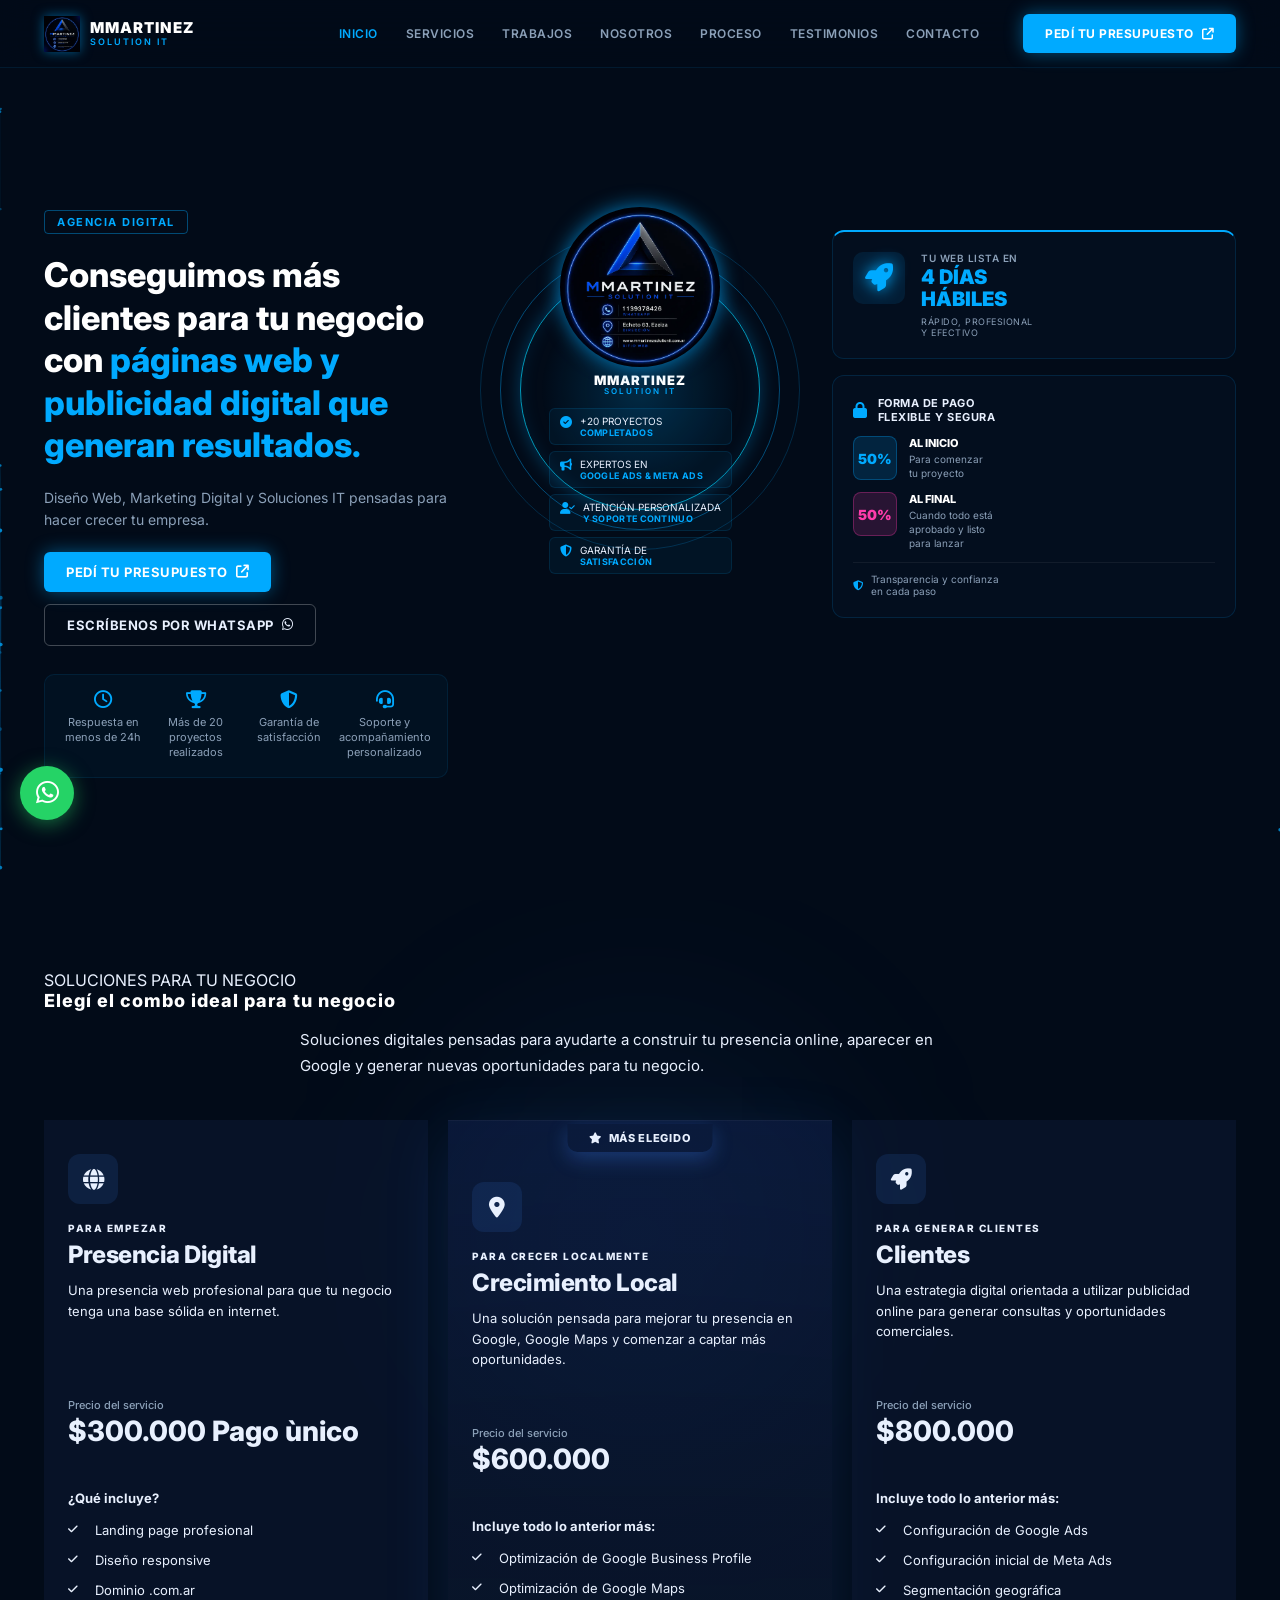
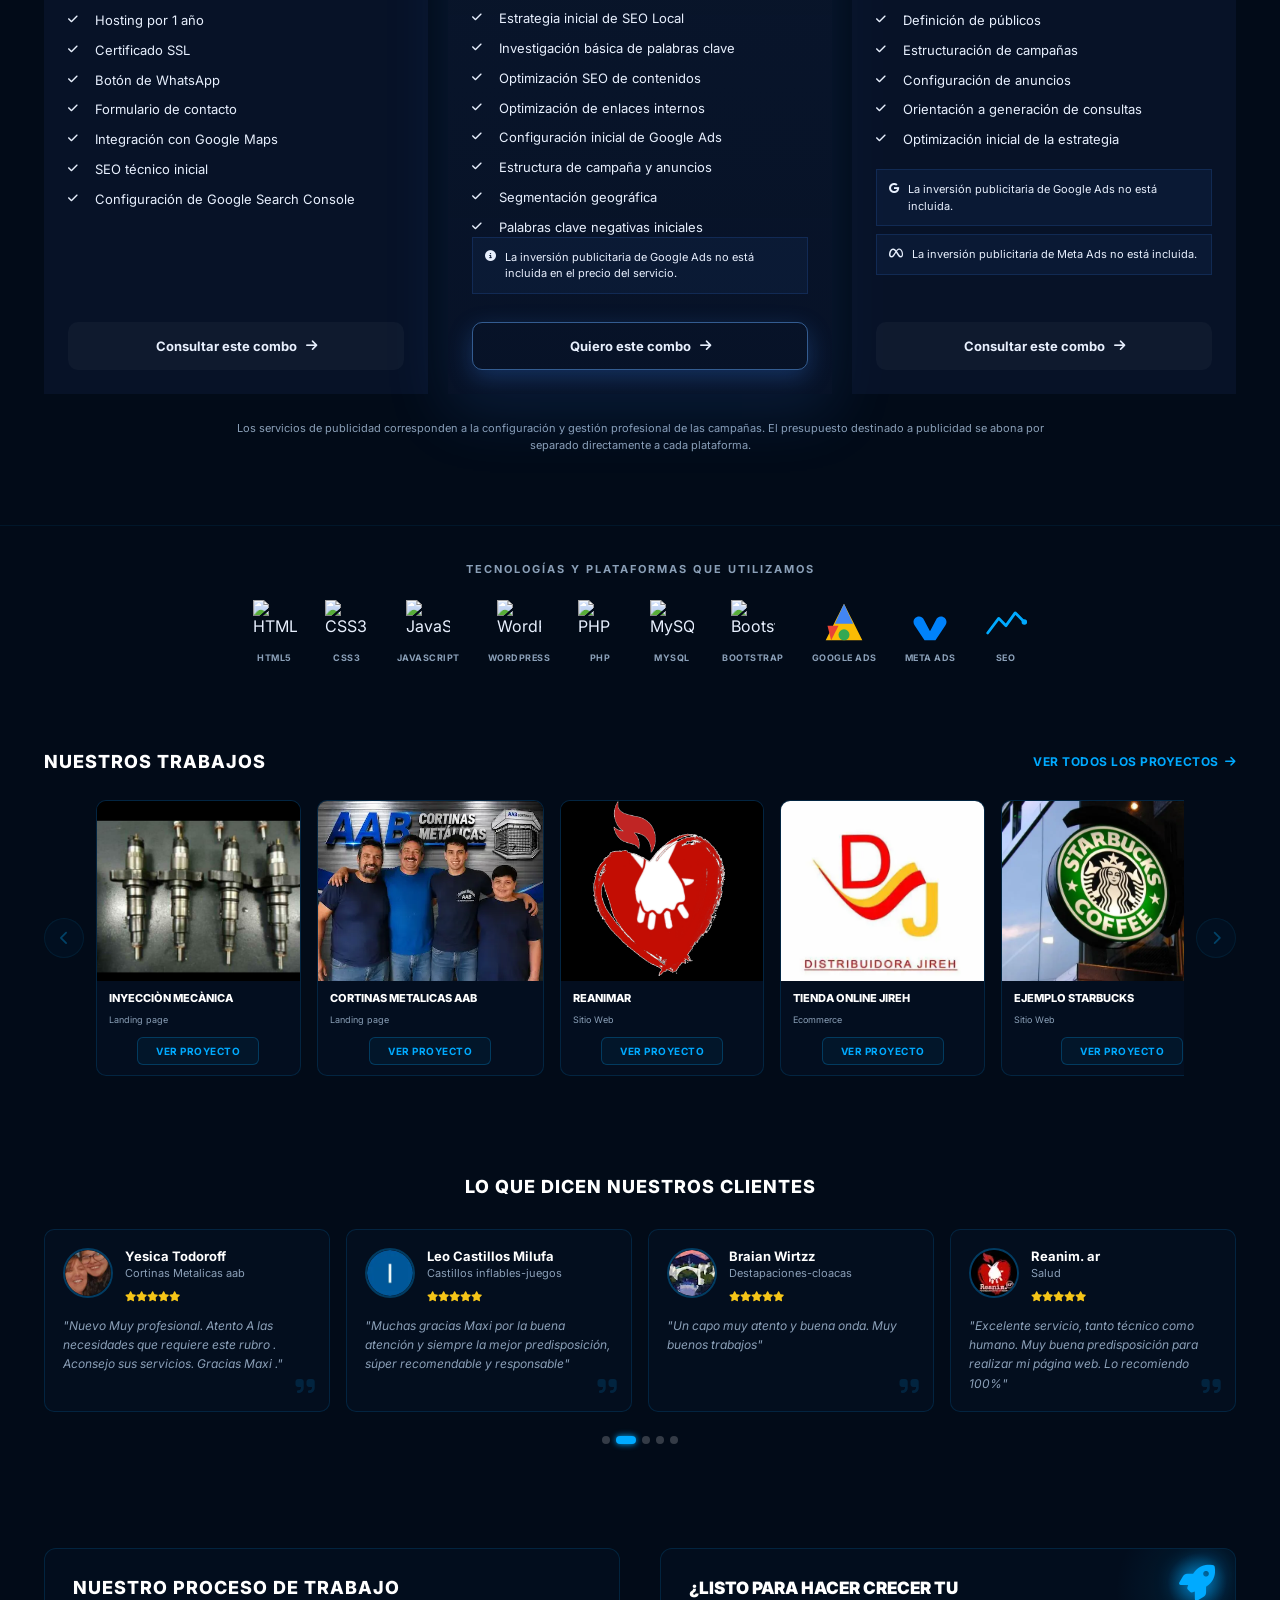
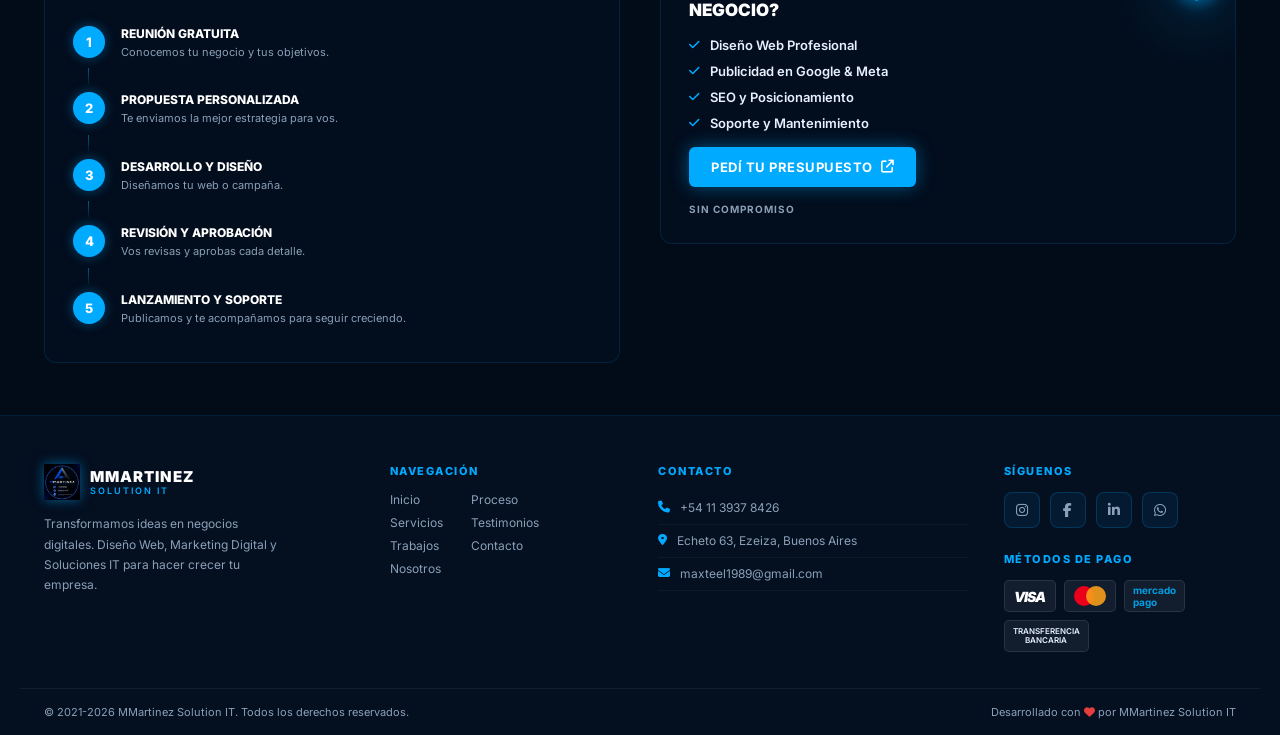
==== index.html @ f0bea021 "cambio de 50 a 20 proyectos" ====
<!DOCTYPE html>
<html lang="es-AR">
<head>
  <meta charset="UTF-8" />

  <meta name="viewport" content="width=device-width, initial-scale=1.0" />

  <!-- Google Tag Manager -->
<script>(function(w,d,s,l,i){w[l]=w[l]||[];w[l].push({'gtm.start':
  new Date().getTime(),event:'gtm.js'});var f=d.getElementsByTagName(s)[0],
  j=d.createElement(s),dl=l!='dataLayer'?'&l='+l:'';j.async=true;j.src=
  'https://www.googletagmanager.com/gtm.js?id='+i+dl;f.parentNode.insertBefore(j,f);
  })(window,document,'script','dataLayer','GTM-KM2GGG2H');</script>
  <!-- End Google Tag Manager -->
  <!-- Google tag (gtag.js) -->
<script async src="https://www.googletagmanager.com/gtag/js?id=G-RQHH9F9LD5"></script>
<script>
  window.dataLayer = window.dataLayer || [];
  function gtag(){dataLayer.push(arguments);}
  gtag('js', new Date());

  gtag('config', 'G-RQHH9F9LD5');
</script>
<!-- Google tag (gtag.js) -->
<script async src="https://www.googletagmanager.com/gtag/js?id=G-8DQ10DDX8F"></script>
<script>
  window.dataLayer = window.dataLayer || [];
  function gtag(){dataLayer.push(arguments);}
  gtag('js', new Date());

  gtag('config', 'G-8DQ10DDX8F');
</script>
  <title>Diseño de Páginas Web Profesionales en Ezeiza | SEO, Google Ads y Marketing Digital | MMartinez Solution IT</title>

  <meta name="description" content="Diseñamos páginas web profesionales, landing pages, tiendas online, posicionamiento SEO, Google Ads, Meta Ads y marketing digital para empresas y negocios de Ezeiza, Buenos Aires y toda Argentina.">

<meta name="author" content="MMartinez Solution IT">

<meta name="creator"content="MMartinez Solution IT">

<meta name="publisher"content="MMartinez Solution IT">

<meta property="business:contact_data:locality"content="Ezeiza">

<meta property="business:contact_data:region"content="Buenos Aires">

<meta property="business:contact_data:country_name"content="Argentina">

<meta name="googlebot" content="index,follow">

<meta name="application-name" content="MMartinez Solution IT">

<meta name="apple-mobile-web-app-title" content="MMartinez Solution IT">

<meta name="mobile-web-app-capable" content="yes">

<meta name="robots" content="index, follow, max-image-preview:large">

<meta name="referrer" content="strict-origin-when-cross-origin">

<meta name="geo.region" content="AR-B">

<meta name="geo.placename" content="Ezeiza">

<meta property="og:image:width" content="1200">

<meta property="og:image:height" content="630">

<meta property="og:image:type" content="image/webp">

<meta name="geo.position" content="-34.8537;-58.5233">


<meta name="keywords" content="diseño web ezeiza,diseño paginas web,ezeiza,seo ezeiza,google ads ezeiza,landing page,argentina,marketing digital">

<meta property="og:type" content="website">

<meta property="og:title" content="Diseño Web Profesional en Ezeiza | MMartinez Solution IT">

<meta property="og:description" content="Creamos páginas web modernas, SEO, Google Ads y Marketing Digital para hacer crecer tu negocio.">

<meta property="og:image" content="https://www.mmartinezsolutionit.com.ar/img-principal/og-image.webp">

<meta property="og:url" content="https://www.mmartinezsolutionit.com.ar/">

<meta property="og:locale" content="es_AR">

<meta property="og:site_name" content="MMartinez Solution IT">

<meta name="twitter:card" content="summary_large_image">

<meta name="twitter:title" content="Diseño Web Profesional en Ezeiza">

<meta name="twitter:description" content="Creamos páginas web, SEO y campañas de Google Ads para empresas.">

<meta name="twitter:image" content="https://www.mmartinezsolutionit.com.ar/img-principal/og-image.webp">

<meta name="theme-color" content="#0B1120">

<link rel="canonical" href="https://www.mmartinezsolutionit.com.ar/">
<link rel="alternate" hreflang="es-ar" href="https://www.mmartinezsolutionit.com.ar/">
  <link rel="shortcut icon" href="./img-principal/logo-web.webp" type="image/x-icon">
  <link
  rel="preload"
  as="image"
  href="./img-principal/hero.webp">
  <link rel="icon" href="/favicon-32x32.png" sizes="32x32">
  <link rel="icon" href="/favicon-192x192.png" sizes="192x192">
  <link rel="preconnect" href="https://fonts.googleapis.com" />
  <link rel="preconnect" href="https://fonts.gstatic.com" crossorigin />
  <link href="https://fonts.googleapis.com/css2?family=Inter:wght@300;400;500;600;700;800;900&display=swap" rel="stylesheet" />
  <link rel="stylesheet" href="https://cdnjs.cloudflare.com/ajax/libs/font-awesome/6.5.0/css/all.min.css" />
  <link rel="stylesheet" href="style.css" />

  <script type="application/ld+json">
    {
      "@context": "https://schema.org", 
      "@type": ["ProfessionalService", "LocalBusiness"],
      "name": "MMartinez Solution IT",
      "description": "Diseño de páginas web profesionales, campañas publicitarias google ads, meta ads, publicidad por internet",
      "url": "https://www.mmartinezsolutionit.com.ar/",
      "logo": "https://www.mmartinezsolutionit.com.ar/img-principal/logo-web.webp",
      "image": "https://www.mmartinezsolutionit.com.ar/img-principal/logo-web.webp",
      "telephone": "+5491139378426",
      "email": "maxteel1989@gmail.com",
      "openingHoursSpecification": [
        {
          "@type": "OpeningHoursSpecification",
          "dayOfWeek": [
            "Monday",
            "Tuesday",
            "Wednesday",
            "Thursday",
            "Friday"
          ],
          "opens": "09:00",
          "closes": "18:00"
        }
      ],
      "priceRange": "$$",
      "serviceType": [
        "Diseño Web",
        "Landing Pages",
        "Tiendas Online",
        "SEO",
        "Google Ads",
        "Meta Ads",
        "Marketing Digital"
      ],
      "address": {
        "@type": "PostalAddress",
        "streetAddress": "Echeto 63",
        "addressLocality": "Ezeiza",
        "addressRegion": "Buenos Aires",
        "postalCode": "1804",
        "addressCountry": "AR"
      },
      "geo": {
        "@type": "GeoCoordinates",
        "latitude": "-34.8537",
        "longitude": "-58.5233"
      },
      "areaServed": [
        "Ezeiza",
        "Canning",
        "Monte Grande",
        "Tristán Suárez",
        "Buenos Aires",
        "Argentina"
      ],
      "sameAs": [
        "https://www.facebook.com/paginaswebmmartinez",
        "https://www.linkedin.com/in/maximiliano-gabriel-martinez-54988a60/"
      ]
    }
    </script>
    
    <script type="application/ld+json">
    {
      "@context": "https://schema.org",
      "@type": "WebSite",
      "name": "MMartinez Solution IT",
      "url": "https://www.mmartinezsolutionit.com.ar/",
      "inLanguage": "es-AR",
      "publisher": {
        "@type": "Organization",
        "name": "MMartinez Solution IT"
      }
    }
    </script>
    <script type="application/ld+json">
      {
       "@context":"https://schema.org",
       "@type":"Organization",
       "name":"MMartinez Solution IT",
       "url":"https://www.mmartinezsolutionit.com.ar/",
       "logo":"https://www.mmartinezsolutionit.com.ar/img-principal/logo-web.webp",
       "sameAs":[
         "https://www.facebook.com/paginaswebmmartinez",
         "https://www.linkedin.com/in/maximiliano-gabriel-martinez-54988a60/"
       ]
      }
      </script>
      
      <script type="application/ld+json">
      {
       "@context":"https://schema.org",
       "@type":"BreadcrumbList",
       "itemListElement":[
       {
       "@type":"ListItem",
       "position":1,
       "name":"Inicio",
       "item":"https://www.mmartinezsolutionit.com.ar/"
       }
       ]
      }
      </script>

      <!-- Google tag (gtag.js) -->
<script async src="https://www.googletagmanager.com/gtag/js?id=G-RQHH9F9LD5"></script>
<script>
  window.dataLayer = window.dataLayer || [];
  function gtag(){dataLayer.push(arguments);}
  gtag('js', new Date());

  gtag('config', 'G-RQHH9F9LD5');
</script>
     
    <!-- Meta Pixel Code -->
<script>
  !function(f,b,e,v,n,t,s)
  {if(f.fbq)return;n=f.fbq=function(){n.callMethod?
  n.callMethod.apply(n,arguments):n.queue.push(arguments)};
  if(!f._fbq)f._fbq=n;n.push=n;n.loaded=!0;n.version='2.0';
  n.queue=[];t=b.createElement(e);t.async=!0;
  t.src=v;s=b.getElementsByTagName(e)[0];
  s.parentNode.insertBefore(t,s)}(window, document,'script',
  'https://connect.facebook.net/en_US/fbevents.js');
  fbq('init', '1766624681682159');
  fbq('track', 'PageView');
  </script>
  <noscript><img height="1" width="1" style="display:none"
  src="https://www.facebook.com/tr?id=1766624681682159&ev=PageView&noscript=1"
  /></noscript>
  <!-- End Meta Pixel Code -->
</head>
<body>
  <!-- Google Tag Manager (noscript) -->
<noscript><iframe src="https://www.googletagmanager.com/ns.html?id=GTM-KM2GGG2H"
  height="0" width="0" style="display:none;visibility:hidden"></iframe></noscript>
  <!-- End Google Tag Manager (noscript) -->
  <canvas id="particles-canvas"></canvas>

  <!-- HEADER -->
  <header class="header" id="header">
    <div class="container header-inner">
      <a href="#inicio" class="logo">
        <div class="logo-icon">
          <img src="./img-principal/logo-web.webp" width="36" height="36" alt="MMartinez Logo" />
        </div>
        <div class="logo-text">
          <span class="logo-name">MMARTINEZ</span>
          <span class="logo-sub">SOLUTION IT</span>
        </div>
      </a>
      <nav class="nav-desktop">
        <a href="#inicio" class="nav-link active">INICIO</a>
        <a href="#servicios" class="nav-link">SERVICIOS</a>
        <a href="#trabajos" class="nav-link">TRABAJOS</a>
        <a href="#nosotros" class="nav-link">NOSOTROS</a>
        <a href="#proceso" class="nav-link">PROCESO</a>
        <a href="#testimonios" class="nav-link">TESTIMONIOS</a>
        <a href="#contacto" class="nav-link">CONTACTO</a>
      </nav>
      <a href="https://wa.me/5491139378426" class="btn btn-primary header-cta">PEDÍ TU PRESUPUESTO <i class="fa-solid fa-arrow-up-right-from-square"></i></a>
      <button class="hamburger" id="hamburger" aria-label="Abrir menú principal">
        <i class="fa-solid fa-bars"></i>
      </button>
    </div>
    <div class="mobile-menu" id="mobile-menu">
      <a href="#inicio" class="mobile-nav-link">INICIO</a>
      <a href="#servicios" class="mobile-nav-link">SERVICIOS</a>
      <a href="#trabajos" class="mobile-nav-link">TRABAJOS</a>
      <a href="#nosotros" class="mobile-nav-link">NOSOTROS</a>
      <a href="#proceso" class="mobile-nav-link">PROCESO</a>
      <a href="#testimonios" class="mobile-nav-link">TESTIMONIOS</a>
      <a href="#contacto" class="mobile-nav-link">CONTACTO</a>
      <a href="https://wa.me/5491139378426" class="btn btn-primary">PEDÍ TU PRESUPUESTO</a>
    </div>
  </header>

  <!-- HERO -->
  <section class="hero" id="inicio">
    <div class="container hero-grid">
      <!-- LEFT -->
      <div class="hero-left" data-aos="fade-right">
        <span class="badge">AGENCIA DIGITAL</span>
        <h1 class="hero-title">
          Conseguimos más clientes para tu negocio con
          <span class="highlight"> páginas web y publicidad digital que generan resultados.</span>
        </h1>
        <p class="hero-sub">Diseño Web, Marketing Digital y Soluciones IT pensadas para hacer crecer tu empresa.</p>
        <div class="hero-buttons">
          <a href="https://wa.me/5491139378426" class="btn btn-primary">PEDÍ TU PRESUPUESTO <i class="fa-solid fa-arrow-up-right-from-square"></i></a>
          <a href="https://wa.me/5491139378426" class="btn btn-outline" target="_blank" rel="noopener">
            ESCRÍBENOS POR WHATSAPP <i class="fa-brands fa-whatsapp"></i>
          </a>
        </div>
        <div class="hero-stats-row">
          <div class="stat-item">
            <i class="fa-regular fa-clock stat-icon"></i>
            <span>Respuesta en<br/>menos de 24h</span>
          </div>
          <div class="stat-item">
            <i class="fa-solid fa-trophy stat-icon"></i>
            <span>Más de 20<br/>proyectos realizados</span>
          </div>
          <div class="stat-item">
            <i class="fa-solid fa-shield-halved stat-icon"></i>
            <span>Garantía de<br/>satisfacción</span>
          </div>
          <div class="stat-item">
            <i class="fa-solid fa-headset stat-icon"></i>
            <span>Soporte y acompañamiento<br/>personalizado</span>
          </div>
        </div>
      </div>

      <!-- CENTER ORB -->
      <div class="hero-center" data-aos="fade-up">
        <div class="orb-wrapper">
          <div class="orb-ring orb-ring-outer"></div>
          <div class="orb-ring orb-ring-mid"></div>
          <div class="orb-ring orb-ring-inner"></div>
          <div class="orb-glow"></div>
          <div class="orb-content">
            <div class="orb-logo">
              <img src="./img-principal/logo-web.webp" width="160" height="160" alt="MMartinez Logo" class="orb-logo-img" />
              <div class="orb-brand">
                <span class="orb-brand-name">MMARTINEZ</span>
                <span class="orb-brand-sub">SOLUTION IT</span>
              </div>
            </div>
            <div class="orb-features">
              <div class="orb-feat"><i class="fa-solid fa-circle-check"></i><span>+20 PROYECTOS<br/><small>COMPLETADOS</small></span></div>
              <div class="orb-feat"><i class="fa-solid fa-bullhorn"></i><span>EXPERTOS EN<br/><small>GOOGLE ADS &amp; META ADS</small></span></div>
              <div class="orb-feat"><i class="fa-solid fa-user-check"></i><span>ATENCIÓN PERSONALIZADA<br/><small>Y SOPORTE CONTINUO</small></span></div>
              <div class="orb-feat"><i class="fa-solid fa-shield-halved"></i><span>GARANTÍA DE<br/><small>SATISFACCIÓN</small></span></div>
            </div>
          </div>
        </div>
      </div>

      <!-- RIGHT -->
      <div class="hero-right" data-aos="fade-left">
        <div class="hero-card card-days">
          <div class="card-icon-wrap">
            <i class="fa-solid fa-rocket card-icon-rocket"></i>
          </div>
          <div class="card-text">
            <span class="card-label">TU WEB LISTA EN</span>
            <span class="card-days-num">4 DÍAS<br/>HÁBILES</span>
            <span class="card-tagline">RÁPIDO, PROFESIONAL<br/>Y EFECTIVO</span>
          </div>
        </div>
        <div class="hero-card card-payment">
          <div class="card-payment-header">
            <i class="fa-solid fa-lock"></i>
            <span>FORMA DE PAGO<br/>FLEXIBLE Y SEGURA</span>
          </div>
          <div class="payment-row">
            <div class="payment-badge badge-blue">50%</div>
            <div class="payment-info">
              <strong>AL INICIO</strong>
              <span>Para comenzar<br/>tu proyecto</span>
            </div>
          </div>
          <div class="payment-row">
            <div class="payment-badge badge-pink">50%</div>
            <div class="payment-info">
              <strong>AL FINAL</strong>
              <span>Cuando todo está<br/>aprobado y listo<br/>para lanzar</span>
            </div>
          </div>
          <div class="payment-footer">
            <i class="fa-solid fa-shield-halved"></i>
            <span>Transparencia y confianza<br/>en cada paso</span>
          </div>
        </div>
      </div>
    </div>
  </section>

  <!-- ===== COMBOS / SOLUCIONES ===== -->
  <section class="pricing-section" id="combos" aria-labelledby="combos-title">
    <div class="container">

      <div class="section-head">
        <span class="section-eyebrow">SOLUCIONES PARA TU NEGOCIO</span>

        <h2 class="section-title" id="combos-title">
          Elegí el <span class="text-gradient">combo ideal</span> para tu negocio
        </h2>

        <p class="pricing-section__intro">
          Soluciones digitales pensadas para ayudarte a construir tu presencia online,
          aparecer en Google y generar nuevas oportunidades para tu negocio.
        </p>
      </div>

      <div class="pricing-section__grid">

        <!-- ===== COMBO 1 ===== -->
        <article class="pricing-card">

          <div class="pricing-card__header">
            <div class="pricing-card__icon" aria-hidden="true">
              <i class="fa-solid fa-globe"></i>
            </div>

            <span class="pricing-card__eyebrow">
              PARA EMPEZAR
            </span>

            <h3 class="pricing-card__title">
              Presencia Digital
            </h3>

            <p class="pricing-card__description">
              Una presencia web profesional para que tu negocio tenga una base
              sólida en internet.
            </p>
          </div>

          <div class="pricing-card__price">
            <span class="pricing-card__price-label">
              Precio del servicio
            </span>

            <span class="pricing-card__price-value">
              $300.000 Pago ùnico
            </span>
          </div>

          <div class="pricing-card__body">

            <h4 class="pricing-card__features-title">
              ¿Qué incluye?
            </h4>

            <ul class="pricing-card__features">
              <li>
                <i class="fa-solid fa-check" aria-hidden="true"></i>
                Landing page profesional
              </li>

              <li>
                <i class="fa-solid fa-check" aria-hidden="true"></i>
                Diseño responsive
              </li>

              <li>
                <i class="fa-solid fa-check" aria-hidden="true"></i>
                Dominio .com.ar
              </li>

              <li>
                <i class="fa-solid fa-check" aria-hidden="true"></i>
                Hosting por 1 año
              </li>

              <li>
                <i class="fa-solid fa-check" aria-hidden="true"></i>
                Certificado SSL
              </li>

              <li>
                <i class="fa-solid fa-check" aria-hidden="true"></i>
                Botón de WhatsApp
              </li>

              <li>
                <i class="fa-solid fa-check" aria-hidden="true"></i>
                Formulario de contacto
              </li>

              <li>
                <i class="fa-solid fa-check" aria-hidden="true"></i>
                Integración con Google Maps
              </li>

              <li>
                <i class="fa-solid fa-check" aria-hidden="true"></i>
                SEO técnico inicial
              </li>

              <li>
                <i class="fa-solid fa-check" aria-hidden="true"></i>
                Configuración de Google Search Console
              </li>
            </ul>

          </div>

          <div class="pricing-card__footer">
            <a
              href="https://wa.me/5491139378426"
              target="_blank"
              rel="noopener"
              class="pricing-card__button pricing-card__button--outline"
              aria-label="Consultar por el Combo Presencia Digital"
            >
              Consultar este combo
              <i class="fa-solid fa-arrow-right" aria-hidden="true"></i>
            </a>
          </div>

        </article>


        <!-- ===== COMBO 2 - MÁS ELEGIDO ===== -->
        <article class="pricing-card pricing-card--featured">

          <div class="pricing-card__popular">
            <i class="fa-solid fa-star" aria-hidden="true"></i>
            Más elegido
          </div>

          <div class="pricing-card__header">
            <div class="pricing-card__icon" aria-hidden="true">
              <i class="fa-solid fa-location-dot"></i>
            </div>

            <span class="pricing-card__eyebrow">
              PARA CRECER LOCALMENTE
            </span>

            <h3 class="pricing-card__title">
              Crecimiento Local
            </h3>

            <p class="pricing-card__description">
              Una solución pensada para mejorar tu presencia en Google,
              Google Maps y comenzar a captar más oportunidades.
            </p>
          </div>

          <div class="pricing-card__price">
            <span class="pricing-card__price-label">
              Precio del servicio
            </span>

            <span class="pricing-card__price-value">
              $600.000
            </span>
          </div>

          <div class="pricing-card__body">

            <h4 class="pricing-card__features-title">
              Incluye todo lo anterior más:
            </h4>

            <ul class="pricing-card__features">
              <li>
                <i class="fa-solid fa-check" aria-hidden="true"></i>
                Optimización de Google Business Profile
              </li>

              <li>
                <i class="fa-solid fa-check" aria-hidden="true"></i>
                Optimización de Google Maps
              </li>

              <li>
                <i class="fa-solid fa-check" aria-hidden="true"></i>
                Estrategia inicial de SEO Local
              </li>

              <li>
                <i class="fa-solid fa-check" aria-hidden="true"></i>
                Investigación básica de palabras clave
              </li>

              <li>
                <i class="fa-solid fa-check" aria-hidden="true"></i>
                Optimización SEO de contenidos
              </li>

              <li>
                <i class="fa-solid fa-check" aria-hidden="true"></i>
                Optimización de enlaces internos
              </li>

              <li>
                <i class="fa-solid fa-check" aria-hidden="true"></i>
                Configuración inicial de Google Ads
              </li>

              <li>
                <i class="fa-solid fa-check" aria-hidden="true"></i>
                Estructura de campaña y anuncios
              </li>

              <li>
                <i class="fa-solid fa-check" aria-hidden="true"></i>
                Segmentación geográfica
              </li>

              <li>
                <i class="fa-solid fa-check" aria-hidden="true"></i>
                Palabras clave negativas iniciales
              </li>
            </ul>

            <p class="pricing-card__notice">
              <i class="fa-solid fa-circle-info" aria-hidden="true"></i>
              La inversión publicitaria de Google Ads no está incluida
              en el precio del servicio.
            </p>

          </div>

          <div class="pricing-card__footer">
            <a
              href="https://wa.me/5491139378426"
              target="_blank"
              rel="noopener"
              class="pricing-card__button pricing-card__button--primary"
              aria-label="Consultar por el Combo Crecimiento Local"
            >
              Quiero este combo
              <i class="fa-solid fa-arrow-right" aria-hidden="true"></i>
            </a>
          </div>

        </article>


        <!-- ===== COMBO 3 ===== -->
        <article class="pricing-card">

          <div class="pricing-card__header">
            <div class="pricing-card__icon" aria-hidden="true">
              <i class="fa-solid fa-rocket"></i>
            </div>

            <span class="pricing-card__eyebrow">
              PARA GENERAR CLIENTES
            </span>

            <h3 class="pricing-card__title">
              Clientes
            </h3>

            <p class="pricing-card__description">
              Una estrategia digital orientada a utilizar publicidad online
              para generar consultas y oportunidades comerciales.
            </p>
          </div>

          <div class="pricing-card__price">
            <span class="pricing-card__price-label">
              Precio del servicio
            </span>

            <span class="pricing-card__price-value">
              $800.000
            </span>
          </div>

          <div class="pricing-card__body">

            <h4 class="pricing-card__features-title">
              Incluye todo lo anterior más:
            </h4>

            <ul class="pricing-card__features">
              <li>
                <i class="fa-solid fa-check" aria-hidden="true"></i>
                Configuración de Google Ads
              </li>

              <li>
                <i class="fa-solid fa-check" aria-hidden="true"></i>
                Configuración inicial de Meta Ads
              </li>

              <li>
                <i class="fa-solid fa-check" aria-hidden="true"></i>
                Segmentación geográfica
              </li>

              <li>
                <i class="fa-solid fa-check" aria-hidden="true"></i>
                Definición de públicos
              </li>

              <li>
                <i class="fa-solid fa-check" aria-hidden="true"></i>
                Estructuración de campañas
              </li>

              <li>
                <i class="fa-solid fa-check" aria-hidden="true"></i>
                Configuración de anuncios
              </li>

              <li>
                <i class="fa-solid fa-check" aria-hidden="true"></i>
                Orientación a generación de consultas
              </li>

              <li>
                <i class="fa-solid fa-check" aria-hidden="true"></i>
                Optimización inicial de la estrategia
              </li>
            </ul>

            <div class="pricing-card__notices">

              <p class="pricing-card__notice">
                <i class="fa-brands fa-google" aria-hidden="true"></i>
                La inversión publicitaria de Google Ads no está incluida.
              </p>

              <p class="pricing-card__notice">
                <i class="fa-brands fa-meta" aria-hidden="true"></i>
                La inversión publicitaria de Meta Ads no está incluida.
              </p>

            </div>

          </div>

          <div class="pricing-card__footer">
            <a
              href="https://wa.me/5491139378426"
              target="_blank"
              rel="noopener"
              class="pricing-card__button pricing-card__button--outline"
              aria-label="Consultar por el Combo Clientes"
            >
              Consultar este combo
              <i class="fa-solid fa-arrow-right" aria-hidden="true"></i>
            </a>
          </div>

        </article>

      </div>

      <p class="pricing-section__note">
        Los servicios de publicidad corresponden a la configuración y gestión
        profesional de las campañas. El presupuesto destinado a publicidad
        se abona por separado directamente a cada plataforma.
      </p>

    </div>
  </section>

  <!-- ===== PROCESS ===== -->







  <!-- TECNOLOGIAS -->
  <section class="technologies" id="servicios">
    <div class="container">
      <h2 class="section-label">TECNOLOGÍAS Y PLATAFORMAS QUE UTILIZAMOS</h2>
      <div class="tech-grid">
        <div class="tech-item">
          <img src="https://cdn.jsdelivr.net/gh/devicons/devicon@latest/icons/html5/html5-original.svg" alt="HTML5" />
          <span>HTML5</span>
        </div>
        <div class="tech-item">
          <img src="https://cdn.jsdelivr.net/gh/devicons/devicon@latest/icons/css3/css3-original.svg" alt="CSS3" />
          <span>CSS3</span>
        </div>
        <div class="tech-item">
          <img src="https://cdn.jsdelivr.net/gh/devicons/devicon@latest/icons/javascript/javascript-original.svg" alt="JavaScript" />
          <span>JAVASCRIPT</span>
        </div>
        <div class="tech-item">
          <img src="https://cdn.jsdelivr.net/gh/devicons/devicon@latest/icons/wordpress/wordpress-plain.svg" alt="WordPress" />
          <span>WORDPRESS</span>
        </div>
        <div class="tech-item">
          <img src="https://cdn.jsdelivr.net/gh/devicons/devicon@latest/icons/php/php-original.svg" alt="PHP" />
          <span>PHP</span>
        </div>
        <div class="tech-item">
          <img src="https://cdn.jsdelivr.net/gh/devicons/devicon@latest/icons/mysql/mysql-original.svg" alt="MySQL" />
          <span>MYSQL</span>
        </div>
        <div class="tech-item">
          <img src="https://cdn.jsdelivr.net/gh/devicons/devicon@latest/icons/bootstrap/bootstrap-original.svg" alt="Bootstrap" />
          <span>BOOTSTRAP</span>
        </div>
        <div class="tech-item tech-item-svg">
          <svg viewBox="0 0 48 48" width="48" height="48"><path d="M24 4L4 44h40L24 4z" fill="#FBBC04"/><path d="M24 4l10 22H14L24 4z" fill="#4285F4"/><circle cx="24" cy="38" r="6" fill="#34A853"/><path d="M10 44l8-16H6l4 16z" fill="#EA4335"/></svg>
          <span>GOOGLE ADS</span>
        </div>
        <div class="tech-item tech-item-meta">
          <svg viewBox="0 0 48 48" width="48" height="48"><path d="M6 24c0-3.3 2.7-6 6-6 2.5 0 4.6 1.5 5.5 3.7L24 34l6.5-12.3c.9-2.2 3-3.7 5.5-3.7 3.3 0 6 2.7 6 6 0 1.4-.5 2.7-1.3 3.8L30 44H18L7.3 27.8C6.5 26.7 6 25.4 6 24z" fill="#0082FB"/><circle cx="12" cy="24" r="3" fill="#0082FB" opacity="0.5"/><circle cx="36" cy="24" r="3" fill="#0082FB" opacity="0.5"/></svg>
          <span>META ADS</span>
        </div>
        <div class="tech-item tech-item-seo">
          <svg viewBox="0 0 48 48" width="48" height="48"><polyline points="4,36 16,20 24,28 34,14 44,24" fill="none" stroke="#00aaff" stroke-width="3" stroke-linecap="round" stroke-linejoin="round"/><circle cx="44" cy="24" r="3" fill="#00aaff"/></svg>
          <span>SEO</span>
        </div>
      </div>
    </div>
  </section>

  <!-- TRABAJOS -->
  <section class="trabajos" id="trabajos">
    <div class="container">
      <div class="section-header-row">
        <h2 class="section-title">NUESTROS TRABAJOS</h2>
        <a href="#contacto" class="ver-todos">VER TODOS LOS PROYECTOS <i class="fa-solid fa-arrow-right"></i></a>
      </div>
      <div class="carousel-wrapper">
        <button class="carousel-btn carousel-prev" id="prev-btn" aria-label="Anterior">
          <i class="fa-solid fa-chevron-left"></i>
        </button>
        <div class="carousel-track-outer">
          <div class="carousel-track" id="carousel-track">
            <div class="project-card">
              <div class="project-images">
                <img src="./trabajos/emi.webp" alt="Diseño web para taller mecánico en Buenos Aires" loading="lazy" />
              </div>
              <div class="project-info">
                <div>
                  <h3>INYECCIÒN MECÀNICA</h3>
                  <span class="project-type">Landing page</span>
                </div>
                <div class="project-stat">+180%<small>consultas</small></div>
              </div>
              <a
href="https://maxweb2025.github.io/diesel/"
target="_blank"
class="btn-ver-proyecto"
rel="noopener noreferrer">  VER PROYECTO</a>
             
            </div>
            <div class="project-card">
              <div class="project-images">
                <img src="./trabajos/familia-version-final-convertido.webp" alt="Diseño web para empresa de cortinas metálicas" loading="lazy" />
              </div>
              <div class="project-info">
                <div>
                  <h3>CORTINAS METALICAS AAB</h3>
                  <span class="project-type">Landing page</span>
                </div>
                <div class="project-stat">+120%<small>consultas</small></div>
              </div>
              <a
href="https://maxweb2025.github.io/aabcortinasmetalicas/"
target="_blank"
class="btn-ver-proyecto"
rel="noopener noreferrer">  VER PROYECTO</a>
              
            </div>
            <div class="project-card">
              <div class="project-images">
                <img src="./trabajos/reanimar.webp" alt="Landing page para empresa de salud" loading="lazy" />
              </div>
              <div class="project-info">
                <div>
                  <h3>REANIMAR</h3>
                  <span class="project-type">Sitio Web</span>
                </div>
                <div class="project-stat">+150%<small>consultas</small></div>
              </div>
              <a
              href="https://www.reanim.ar/"
              target="_blank"
              class="btn-ver-proyecto"
              rel="noopener noreferrer">  VER PROYECTO</a>
             
            </div>
            <div class="project-card">
              <div class="project-images">
                <img src="./trabajos/logojireh.webp" alt="Tienda online desarrollada por MMartinez Solution IT" loading="lazy" />
              </div>
              <div class="project-info">
                <div>
                  <h3>TIENDA ONLINE JIREH</h3>
                  <span class="project-type">Ecommerce</span>
                </div>
                <div class="project-stat">+200%<small>ventas online</small></div>
              </div>
              <a
              href="https://maxweb2025.github.io/jireh/"
              target="_blank"
              class="btn-ver-proyecto"
              rel="noopener noreferrer">  VER PROYECTO</a>
             
             
            </div>
            
            <div class="project-card">
              <div class="project-images">
                <img src="./trabajos/Starbucks_logo.webp" alt="Sitio web profesional para cafetería Starbucks ejemplo" loading="lazy" />
              </div>
              <div class="project-info">
                <div>
                  <h3>EJEMPLO STARBUCKS</h3>
                  <span class="project-type">Sitio Web</span>
                </div>
                <div class="project-stat">+160%<small>contactos</small></div>
              </div>
              <a
              href="https://maxweb2025.github.io/starbuck-3/"
              target="_blank"
              class="btn-ver-proyecto"
              rel="noopener noreferrer">  VER PROYECTO</a>
             
            </div>
            
          </div>
          
        </div>
        <button class="carousel-btn carousel-next" id="next-btn" aria-label="Siguiente">
          <i class="fa-solid fa-chevron-right"></i>
        </button>
      </div>
    </div>
  </section>

  <!-- TESTIMONIOS -->
  <section class="testimonios" id="testimonios">
    <div class="container">
      <h2 class="section-title centered">LO QUE DICEN NUESTROS CLIENTES</h2>
      <div class="testimonios-grid">
        <div class="testimonial-card">
          <div class="testimonial-header">
            <img src="./testimonios/imagenpara webv3.0.webp" alt="yesica" class="testimonial-avatar" loading="lazy" />
            <div>
              <strong>Yesica Todoroff</strong>
              <span>Cortinas Metalicas aab</span>
              <div class="stars">
                <i class="fa-solid fa-star"></i><i class="fa-solid fa-star"></i><i class="fa-solid fa-star"></i><i class="fa-solid fa-star"></i><i class="fa-solid fa-star"></i>
              </div>
            </div>
          </div>
          <p>"Nuevo
            Muy profesional. Atento A las necesidades que requiere este rubro . Aconsejo sus servicios. Gracias Maxi ."</p>
          <i class="fa-solid fa-quote-right quote-icon"></i>
        </div>
        <div class="testimonial-card">
          <div class="testimonial-header">
            <img src="./testimonios/leo castillos.webp" alt="leo castillos" class="testimonial-avatar" loading="lazy" />
            <div>
              <strong>Leo Castillos Milufa</strong>
              <span>Castillos inflables-juegos</span>
              <div class="stars">
                <i class="fa-solid fa-star"></i><i class="fa-solid fa-star"></i><i class="fa-solid fa-star"></i><i class="fa-solid fa-star"></i><i class="fa-solid fa-star"></i>
              </div>
            </div>
          </div>
          <p>"Muchas gracias Maxi por la buena atención y siempre la mejor predisposición, súper recomendable y responsable"</p>
          <i class="fa-solid fa-quote-right quote-icon"></i>
        </div>
        <div class="testimonial-card">
          <div class="testimonial-header">
            <img src="./testimonios/brain.webp" alt="Braian" loading="lazy" class="testimonial-avatar" />
            <div>
              <strong>Braian Wirtzz</strong>
              <span>Destapaciones-cloacas</span>
              <div class="stars">
                <i class="fa-solid fa-star"></i><i class="fa-solid fa-star"></i><i class="fa-solid fa-star"></i><i class="fa-solid fa-star"></i><i class="fa-solid fa-star"></i>
              </div>
            </div>
          </div>
          <p>"Un capo muy atento y buena onda. Muy buenos trabajos"</p>
          <i class="fa-solid fa-quote-right quote-icon"></i>
        </div>
        <div class="testimonial-card">
          <div class="testimonial-header">
            <img src="./testimonios/reanimar.webp" alt="reanimar" loading="lazy" class="testimonial-avatar"/>
            <div>
              <strong>
                Reanim. ar</strong>
              <span>Salud</span>
              <div class="stars">
                <i class="fa-solid fa-star"></i><i class="fa-solid fa-star"></i><i class="fa-solid fa-star"></i><i class="fa-solid fa-star"></i><i class="fa-solid fa-star"></i>
              </div>
            </div>
          </div>
          <p>"Excelente servicio, tanto técnico como humano. Muy buena predisposición para realizar mi página web. Lo recomiendo 100%"</p>
          <i class="fa-solid fa-quote-right quote-icon"></i>
        </div>
      </div>
      <div class="testimonial-dots" id="testimonial-dots">
        <span class="dot active"></span>
        <span class="dot"></span>
        <span class="dot"></span>
        <span class="dot"></span>
        <span class="dot"></span>
      </div>
    </div>
  </section>

  <!-- PROCESO + CTA -->
  <section class="proceso-cta" id="proceso">
    <div class="container proceso-cta-grid">
      <!-- PROCESO -->
      <div class="proceso-block">
        <h2 class="section-title">NUESTRO PROCESO DE TRABAJO</h2>
        <div class="proceso-steps">
          <div class="step">
            <div class="step-num">1</div>
            <div class="step-content">
              <strong>REUNIÓN GRATUITA</strong>
              <p>Conocemos tu negocio y tus objetivos.</p>
            </div>
          </div>
          <div class="step-connector"></div>
          <div class="step">
            <div class="step-num">2</div>
            <div class="step-content">
              <strong>PROPUESTA PERSONALIZADA</strong>
              <p>Te enviamos la mejor estrategia para vos.</p>
            </div>
          </div>
          <div class="step-connector"></div>
          <div class="step">
            <div class="step-num">3</div>
            <div class="step-content">
              <strong>DESARROLLO Y DISEÑO</strong>
              <p>Diseñamos tu web o campaña.</p>
            </div>
          </div>
          <div class="step-connector"></div>
          <div class="step">
            <div class="step-num">4</div>
            <div class="step-content">
              <strong>REVISIÓN Y APROBACIÓN</strong>
              <p>Vos revisas y aprobas cada detalle.</p>
            </div>
          </div>
          <div class="step-connector"></div>
          <div class="step">
            <div class="step-num">5</div>
            <div class="step-content">
              <strong>LANZAMIENTO Y SOPORTE</strong>
              <p>Publicamos y te acompañamos para seguir creciendo.</p>
            </div>
          </div>
        </div>
      </div>

      <!-- CTA -->
      <div class="cta-block" id="nosotros">
        <div class="cta-rocket-wrap">
          <div class="cta-rocket-glow"></div>
          <i class="fa-solid fa-rocket cta-rocket-icon"></i>
        </div>
        <h2 class="cta-title">¿LISTO PARA HACER CRECER TU NEGOCIO?</h2>
        <ul class="cta-list">
          <li><i class="fa-solid fa-check"></i> Diseño Web Profesional</li>
          <li><i class="fa-solid fa-check"></i> Publicidad en Google &amp; Meta</li>
          <li><i class="fa-solid fa-check"></i> SEO y Posicionamiento</li>
          <li><i class="fa-solid fa-check"></i> Soporte y Mantenimiento</li>
        </ul>
        <a href="https://wa.me/5491139378426" class="btn btn-primary">PEDÍ TU PRESUPUESTO <i class="fa-solid fa-arrow-up-right-from-square"></i></a>
        <span class="sin-compromiso">SIN COMPROMISO</span>
      </div>
    </div>
  </section>

  <!-- FOOTER -->
  <footer class="footer" id="contacto">
    <div class="container footer-grid">
      <!-- Brand -->
      <div class="footer-brand">
        <a href="https://mmartinezsolutionit.com.ar/" class="logo">
          <div class="logo-icon">
            <img src="./img-principal/logo-web.webp" width="36" height="36" alt="MMartinez Logo" />
          </div>
          <div class="logo-text">
            <span class="logo-name">MMARTINEZ</span>
            <span class="logo-sub">SOLUTION IT</span>
          </div>
        </a>
        <p>Transformamos ideas en negocios digitales. Diseño Web, Marketing Digital y Soluciones IT para hacer crecer tu empresa.</p>
      </div>
      <!-- Navegación -->
      <div class="footer-nav">
        <h4>NAVEGACIÓN</h4>
        <div class="footer-nav-cols">
          <div>
            <a href="#inicio">Inicio</a>
            <a href="#servicios">Servicios</a>
            <a href="#trabajos">Trabajos</a>
            <a href="#nosotros">Nosotros</a>
          </div>
          <div>
            <a href="#proceso">Proceso</a>
            <a href="#testimonios">Testimonios</a>
            <a href="#contacto">Contacto</a>
          </div>
        </div>
      </div>
      <!-- Contacto -->
      <div class="footer-contact">
        <h4>CONTACTO</h4>
        <a href="tel:+5491139378426"><i class="fa-solid fa-phone"></i> +54 11 3937 8426</a>
        <a href="https://maps.app.goo.gl/RyAsfLASDH2p6aadA"><i class="fa-solid fa-location-dot"></i> Echeto 63, Ezeiza, Buenos Aires</a>
        <a href="mailto:maxteel1989@gmail.com"> <i class="fa-solid fa-envelope"></i> maxteel1989@gmail.com</a>
      </div>
      <!-- Redes -->
      <div class="footer-social">
        <h4>SÍGUENOS</h4>
        <div class="social-icons">
          <a href="https://www.instagram.com/" class="social-icon"><i class="fa-brands fa-instagram"></i></a>
          <a href="https://www.facebook.com/paginaswebmmartinez" class="social-icon"><i class="fa-brands fa-facebook-f"></i></a>
          <a href="https://www.linkedin.com/in/maximiliano-gabriel-martinez-54988a60/" class="social-icon"><i class="fa-brands fa-linkedin-in"></i></a>
          <a href="https://wa.me/5491139378426" class="social-icon" target="_blank" rel="noopener"><i class="fa-brands fa-whatsapp"></i></a>
        </div>
        <h4 style="margin-top:24px;">MÉTODOS DE PAGO</h4>
        <div class="payment-methods">
          <div class="payment-method visa">VISA</div>
          <div class="payment-method mastercard">
            <span class="mc-circle mc-red"></span>
            <span class="mc-circle mc-orange"></span>
          </div>
          <div class="payment-method mercadopago">
            <span style="color:#009ee3;font-weight:700;font-size:10px;">mercado<br/>pago</span>
          </div>
          <div class="payment-method transferencia">
            <span style="font-size:8px;font-weight:600;text-align:center;line-height:1.2;">TRANSFERENCIA<br/>BANCARIA</span>
          </div>
        </div>
      </div>
    </div>
    <div class="footer-bottom">
      <span>© 2021-2026 MMartinez Solution IT. Todos los derechos reservados.</span>
      <span>Desarrollado con <i class="fa-solid fa-heart" style="color:#e53e3e;"></i> por MMartinez Solution IT</span>
    </div>
  </footer>

  <!-- WHATSAPP FLOAT -->
  <a href="https://wa.me/5491139378426" class="whatsapp-float" target="_blank" rel="noopener" aria-label="WhatsApp">
    <i class="fa-brands fa-whatsapp"></i>
  </a>

  <!-- MOBILE BOTTOM NAV -->
  <nav class="mobile-bottom-nav">
    <a href="#inicio" class="mob-nav-item active">
      <i class="fa-solid fa-house"></i>
      <span>INICIO</span>
    </a>
    <a href="#servicios" class="mob-nav-item">
      <i class="fa-solid fa-gear"></i>
      <span>SERVICIOS</span>
    </a>
    <a href="https://wa.me/5491139378426" class="mob-nav-item mob-nav-wa" target="_blank" rel="noopener">
      <div class="mob-wa-circle">
        <i class="fa-brands fa-whatsapp"></i>
      </div>
      <span>WHATSAPP</span>
    </a>
    <a href="#trabajos" class="mob-nav-item">
      <i class="fa-solid fa-briefcase"></i>
      <span>TRABAJOS</span>
    </a>
    <a href="#contacto" class="mob-nav-item">
      <i class="fa-solid fa-envelope"></i>
      <span>CONTACTO</span>
    </a>
  </nav>

  <script src="app.js" defer></script>
</body>
</html>
---- style.css ----
/* ===== RESET & BASE ===== */
*, *::before, *::after { box-sizing: border-box; margin: 0; padding: 0; }

:root {
  --bg:        #020b18;
  --bg2:       #040f20;
  --bg3:       #071428;
  --card:      rgba(255,255,255,0.04);
  --card-border: rgba(0,170,255,0.15);
  --blue:      #00aaff;
  --blue-dim:  #0077cc;
  --cyan:      #00d4ff;
  --pink:      #ff3cac;
  --green:     #25d366;
  --text:      #e8f0fe;
  --text-dim:  #8ba0b8;
  --star:      #f5c518;
  --font:      'Inter', sans-serif;
}

html { scroll-behavior: smooth; }

body {
  font-family: var(--font);
  background: var(--bg);
  color: var(--text);
  overflow-x: hidden;
  padding-bottom: 64px;
}

@media (min-width: 769px) { body { padding-bottom: 0; } }

a { text-decoration: none; color: inherit; }
img { display: block; max-width: 100%; }

/* CANVAS PARTICLES */
#particles-canvas {
  position: fixed;
  inset: 0;
  z-index: 0;
  pointer-events: none;
}

/* CONTAINER */
.container {
  max-width: 1240px;
  margin: 0 auto;
  padding: 0 24px;
  position: relative;
  z-index: 1;
}

/* ===== BUTTONS ===== */
.btn {
  display: inline-flex;
  align-items: center;
  gap: 8px;
  padding: 12px 22px;
  border-radius: 6px;
  font-size: 13px;
  font-weight: 700;
  letter-spacing: 0.5px;
  cursor: pointer;
  border: none;
  transition: all 0.25s ease;
  white-space: nowrap;
}
.btn-primary {
  background: var(--blue);
  color: #fff;
  box-shadow: 0 0 18px rgba(0,170,255,0.45);
}
.btn-primary:hover {
  background: var(--cyan);
  box-shadow: 0 0 28px rgba(0,212,255,0.6);
  transform: translateY(-1px);
}
.btn-outline {
  background: transparent;
  color: var(--text);
  border: 1.5px solid rgba(255,255,255,0.25);
}
.btn-outline:hover {
  border-color: var(--blue);
  color: var(--blue);
  transform: translateY(-1px);
}

/* ===== HEADER ===== */
.header {
  position: sticky;
  top: 0;
  z-index: 100;
  background: rgba(2,11,24,0.88);
  backdrop-filter: blur(16px);
  border-bottom: 1px solid rgba(0,170,255,0.1);
  transition: background 0.3s;
}
.header-inner {
  display: flex;
  align-items: center;
  gap: 32px;
  padding-top: 14px;
  padding-bottom: 14px;
}
.logo {
  display: flex;
  align-items: center;
  gap: 10px;
  flex-shrink: 0;
}
.logo-text { display: flex; flex-direction: column; line-height: 1.1; }
.logo-name { font-size: 15px; font-weight: 900; color: #fff; letter-spacing: 1px; }
.logo-sub  { font-size: 9px; font-weight: 600; color: var(--blue); letter-spacing: 2px; }

.nav-desktop {
  display: flex;
  gap: 4px;
  margin-left: auto;
}
.nav-link {
  padding: 6px 12px;
  font-size: 12px;
  font-weight: 600;
  letter-spacing: 0.5px;
  color: var(--text-dim);
  border-radius: 4px;
  transition: color 0.2s, background 0.2s;
}
.nav-link:hover, .nav-link.active { color: #fff; }
.nav-link.active { color: var(--blue); }

.header-cta { font-size: 12px; flex-shrink: 0; }

.hamburger {
  display: none;
  background: none;
  border: none;
  color: var(--text);
  font-size: 20px;
  cursor: pointer;
  margin-left: auto;
}

.mobile-menu {
  display: none;
  flex-direction: column;
  gap: 4px;
  padding: 16px 24px 20px;
  background: rgba(2,11,24,0.98);
  border-top: 1px solid rgba(0,170,255,0.1);
}
.mobile-menu.open { display: flex; }
.mobile-nav-link {
  padding: 12px 0;
  font-size: 14px;
  font-weight: 600;
  color: var(--text-dim);
  border-bottom: 1px solid rgba(255,255,255,0.05);
}
.mobile-nav-link:hover { color: var(--blue); }

/* ===== HERO ===== */
.hero {
  padding: 60px 0 40px;
  position: relative;
  min-height: calc(100vh - 68px);
  display: flex;
  align-items: center;
}
.hero-grid {
  display: grid;
  grid-template-columns: 1fr auto 1fr;
  gap: 32px;
  align-items: start;
  width: 100%;
}

/* Hero Left */
.hero-left { display: flex; flex-direction: column; gap: 20px; }
.badge {
  display: inline-block;
  border: 1px solid rgba(0,170,255,0.4);
  color: var(--blue);
  font-size: 11px;
  font-weight: 700;
  letter-spacing: 1.5px;
  padding: 4px 12px;
  border-radius: 4px;
  width: fit-content;
}
.hero-title {
  font-size: clamp(22px, 2.8vw, 34px);
  font-weight: 800;
  line-height: 1.25;
  color: #fff;
}
.hero-title .highlight { color: var(--blue); }
.hero-sub {
  font-size: 14px;
  color: var(--text-dim);
  line-height: 1.6;
  max-width: 420px;
}
.hero-buttons { display: flex; gap: 12px; flex-wrap: wrap; }
.hero-stats-row {
  display: grid;
  grid-template-columns: repeat(4, 1fr);
  gap: 8px;
  margin-top: 8px;
  padding: 16px;
  background: rgba(0,170,255,0.04);
  border: 1px solid rgba(0,170,255,0.1);
  border-radius: 10px;
}
.stat-item {
  display: flex;
  flex-direction: column;
  align-items: center;
  text-align: center;
  gap: 6px;
  font-size: 11px;
  color: var(--text-dim);
  line-height: 1.4;
}
.stat-icon { color: var(--blue); font-size: 18px; }

/* Hero Center - ORB */
.hero-center { display: flex; justify-content: center; align-items: flex-start; padding-top: 20px; }
.orb-wrapper {
  position: relative;
  width: 320px;
  height: 320px;
  display: flex;
  align-items: center;
  justify-content: center;
  flex-shrink: 0;
}
.orb-ring {
  position: absolute;
  border-radius: 50%;
  border: 1.5px solid rgba(0,170,255,0.5);
  animation: orbRotate 12s linear infinite;
}
.orb-ring-outer { width: 320px; height: 320px; border-color: rgba(0,170,255,0.2); animation-duration: 20s; }
.orb-ring-mid   { width: 280px; height: 280px; border-color: rgba(0,170,255,0.4); animation-duration: 14s; animation-direction: reverse; }
.orb-ring-inner { width: 240px; height: 240px; border-color: rgba(0,212,255,0.7); box-shadow: 0 0 18px rgba(0,170,255,0.3), inset 0 0 18px rgba(0,170,255,0.1); }

.orb-ring-outer::before, .orb-ring-mid::before, .orb-ring-inner::before {
  content: '';
  position: absolute;
  top: -5px; left: 50%;
  width: 8px; height: 8px;
  border-radius: 50%;
  background: var(--cyan);
  box-shadow: 0 0 10px var(--cyan);
  transform: translateX(-50%);
}

.orb-glow {
  position: absolute;
  width: 200px; height: 200px;
  border-radius: 50%;
  background: radial-gradient(circle, rgba(0,170,255,0.2) 0%, transparent 70%);
  animation: orbPulse 3s ease-in-out infinite;
}
@keyframes orbPulse {
  0%,100% { transform: scale(1); opacity: 0.7; }
  50%      { transform: scale(1.1); opacity: 1; }
}
@keyframes orbRotate { to { transform: rotate(360deg); } }

.orb-content {
  position: relative;
  z-index: 2;
  display: flex;
  flex-direction: column;
  align-items: center;
  gap: 12px;
}
.orb-logo {
  display: flex;
  flex-direction: column;
  align-items: center;
  gap: 6px;
}
.orb-logo svg, .orb-logo-img { filter: drop-shadow(0 0 10px rgba(0,170,255,0.7));border-radius: 100%; }
.logo-icon img { filter: drop-shadow(0 0 6px rgba(0,170,255,0.5)); }
.orb-brand { text-align: center; line-height: 1.1; }
.orb-brand-name { display: block; font-size: 13px; font-weight: 900; color: #fff; letter-spacing: 1px; }
.orb-brand-sub  { display: block; font-size: 8px; font-weight: 600; color: var(--blue); letter-spacing: 2px; }

.orb-features { display: flex; flex-direction: column; gap: 6px; }
.orb-feat {
  display: flex;
  align-items: flex-start;
  gap: 8px;
  font-size: 10px;
  color: var(--text);
  background: rgba(0,170,255,0.06);
  border: 1px solid rgba(0,170,255,0.12);
  border-radius: 6px;
  padding: 6px 10px;
}
.orb-feat i { color: var(--blue); font-size: 12px; margin-top: 1px; flex-shrink: 0; }
.orb-feat small { display: block; color: var(--blue); font-weight: 700; font-size: 9px; letter-spacing: 0.3px; }

/* Hero Right */
.hero-right { display: flex; flex-direction: column; gap: 16px; padding-top: 20px; }
.hero-card {
  border-radius: 12px;
  border: 1px solid var(--card-border);
  background: rgba(4,15,32,0.9);
  backdrop-filter: blur(12px);
  padding: 20px;
}
.card-days {
  display: flex;
  gap: 16px;
  align-items: flex-start;
  border-top: 2px solid var(--blue);
}
.card-icon-wrap {
  background: rgba(0,170,255,0.1);
  border-radius: 10px;
  padding: 12px;
  flex-shrink: 0;
}
.card-icon-rocket {
  font-size: 28px;
  color: var(--blue);
  filter: drop-shadow(0 0 8px var(--blue));
  animation: rocketFloat 2.5s ease-in-out infinite;
}
@keyframes rocketFloat {
  0%,100% { transform: translateY(0) rotate(-10deg); }
  50%      { transform: translateY(-6px) rotate(-10deg); }
}
.card-text { display: flex; flex-direction: column; gap: 2px; }
.card-label { font-size: 10px; font-weight: 600; color: var(--text-dim); letter-spacing: 0.5px; }
.card-days-num { font-size: 20px; font-weight: 900; color: var(--blue); line-height: 1.1; }
.card-tagline { font-size: 9px; color: var(--text-dim); letter-spacing: 0.5px; margin-top: 4px; }

.card-payment { display: flex; flex-direction: column; gap: 12px; }
.card-payment-header {
  display: flex;
  align-items: center;
  gap: 10px;
  font-size: 11px;
  font-weight: 700;
  color: var(--text);
  letter-spacing: 0.5px;
}
.card-payment-header i { color: var(--blue); font-size: 16px; }
.payment-row { display: flex; align-items: flex-start; gap: 12px; }
.payment-badge {
  width: 44px; height: 44px;
  border-radius: 8px;
  display: flex; align-items: center; justify-content: center;
  font-size: 14px; font-weight: 900;
  flex-shrink: 0;
}
.badge-blue  { background: rgba(0,170,255,0.15); color: var(--blue); border: 1px solid rgba(0,170,255,0.3); }
.badge-pink  { background: rgba(255,60,172,0.15); color: var(--pink); border: 1px solid rgba(255,60,172,0.3); }
.payment-info { display: flex; flex-direction: column; gap: 2px; }
.payment-info strong { font-size: 11px; font-weight: 800; color: #fff; }
.payment-info span   { font-size: 10px; color: var(--text-dim); line-height: 1.4; }
.payment-footer {
  display: flex;
  align-items: center;
  gap: 8px;
  font-size: 10px;
  color: var(--text-dim);
  border-top: 1px solid rgba(255,255,255,0.06);
  padding-top: 10px;
}
.payment-footer i { color: var(--blue); }

/* ===== TECHNOLOGIES ===== */
.technologies {
  padding: 36px 0 40px;
  border-top: 1px solid rgba(0,170,255,0.08);
  position: relative;
  z-index: 1;
}
.section-label {
  text-align: center;
  font-size: 11px;
  font-weight: 700;
  letter-spacing: 2px;
  color: var(--text-dim);
  margin-bottom: 24px;
}
.tech-grid {
  display: flex;
  gap: 28px;
  justify-content: center;
  flex-wrap: wrap;
  align-items: center;
}
.tech-item {
  display: flex;
  flex-direction: column;
  align-items: center;
  gap: 8px;
  cursor: default;
  transition: transform 0.25s ease;
}
.tech-item:hover { transform: translateY(-4px); }
.tech-item img, .tech-item svg { width: 44px; height: 44px; object-fit: contain; }
.tech-item span { font-size: 9px; font-weight: 700; letter-spacing: 0.5px; color: var(--text-dim); }
.tech-item-svg svg, .tech-item-meta svg, .tech-item-seo svg { width: 44px; height: 44px; }

/* ===== TRABAJOS ===== */
.trabajos {
  padding: 48px 0;
  position: relative;
  z-index: 1;
}
.section-header-row {
  display: flex;
  align-items: center;
  justify-content: space-between;
  margin-bottom: 28px;
  flex-wrap: wrap;
  gap: 12px;
}
.section-title {
  font-size: 18px;
  font-weight: 800;
  letter-spacing: 1px;
  color: #fff;
}
.section-title.centered { text-align: center; margin-bottom: 32px; }
.ver-todos {
  font-size: 12px;
  font-weight: 700;
  color: var(--blue);
  letter-spacing: 0.5px;
  display: flex;
  align-items: center;
  gap: 6px;
  transition: gap 0.2s;
}
.ver-todos:hover { gap: 10px; }

/* Carousel */
.carousel-wrapper {
  display: flex;
  align-items: center;
  gap: 12px;
}
.carousel-btn {
  width: 40px; height: 40px;
  border-radius: 50%;
  background: rgba(0,170,255,0.1);
  border: 1px solid rgba(0,170,255,0.25);
  color: var(--blue);
  font-size: 14px;
  cursor: pointer;
  display: flex;
  align-items: center;
  justify-content: center;
  flex-shrink: 0;
  transition: all 0.2s;
  z-index: 2;
}
.carousel-btn:hover {
  background: rgba(0,170,255,0.25);
  box-shadow: 0 0 12px rgba(0,170,255,0.3);
}
.carousel-track-outer { overflow: hidden; flex: 1; }
.carousel-track {
  display: flex;
  gap: 16px;
  transition: transform 0.45s cubic-bezier(0.25, 0.46, 0.45, 0.94);
  will-change: transform;
}

/* Project Cards */
.project-card {
  min-width: calc(20% - 13px);
  background: rgba(4,15,32,0.95);
  border: 1px solid var(--card-border);
  border-radius: 10px;
  overflow: hidden;
  flex-shrink: 0;
  transition: transform 0.25s, box-shadow 0.25s;
}
.project-card:hover {
  transform: translateY(-4px);
  box-shadow: 0 8px 32px rgba(0,170,255,0.15);
}
.project-images { height: 180px; overflow: hidden; }
.project-images img { width: 100%; height: 100%; object-fit: cover; transition: transform 0.4s; }
.project-card:hover .project-images img { transform: scale(1.05); }
.project-info {
  display: flex;
  justify-content: space-between;
  align-items: flex-start;
  padding: 10px 12px 4px;
  gap: 8px;
}
.project-info h3 { font-size: 11px; font-weight: 800; color: #fff; margin-bottom: 2px; }
.project-type    { font-size: 9px; color: var(--text-dim); }
.project-stat {
  display: flex;
  flex-direction: column;
  align-items: flex-end;
  font-size: 15px;
  font-weight: 900;
  color: var(--blue);
  white-space: nowrap;
  flex-shrink: 0;
}
.project-stat small { font-size: 8px; color: var(--text-dim); font-weight: 400; }
.btn-ver-proyecto {
  display: flex;
  justify-content: center;
  align-items: center;
  margin: 6px auto 10px;
  width: fit-content;
  font-size: 10px;
  font-weight: 700;
  letter-spacing: 0.5px;
  color: var(--blue);
  padding: 7px 18px;
  border: 1px solid rgba(0,170,255,0.25);
  border-radius: 6px;
  background: rgba(0,170,255,0.05);
  transition: background 0.2s, color 0.2s, border-color 0.2s;
  text-align: center;
}
.btn-ver-proyecto:hover { background: rgba(0,170,255,0.15); border-color: var(--blue); }

/* ===== TESTIMONIOS ===== */
.testimonios {
  padding: 52px 0;
  position: relative;
  z-index: 1;
}
.testimonios-grid {
  display: grid;
  grid-template-columns: repeat(4, 1fr);
  gap: 16px;
  margin-bottom: 24px;
}
.testimonial-card {
  background: rgba(4,15,32,0.9);
  border: 1px solid var(--card-border);
  border-radius: 10px;
  padding: 18px;
  position: relative;
  transition: transform 0.25s, box-shadow 0.25s;
}
.testimonial-card:hover {
  transform: translateY(-3px);
  box-shadow: 0 6px 24px rgba(0,170,255,0.12);
}
.testimonial-header { display: flex; gap: 12px; align-items: flex-start; margin-bottom: 12px; }
.testimonial-avatar {
  width: 50px; height: 50px;
  border-radius: 50%;
  object-fit: cover;
  border: 2px solid rgba(0,170,255,0.3);
  flex-shrink: 0;
}
.testimonial-header strong { display: block; font-size: 13px; font-weight: 700; color: #fff; margin-bottom: 2px; }
.testimonial-header span  { font-size: 11px; color: var(--text-dim); display: block; margin-bottom: 4px; }
.stars i { color: var(--star); font-size: 10px; }
.testimonial-card p { font-size: 12px; color: var(--text-dim); line-height: 1.6; font-style: italic; }
.quote-icon {
  position: absolute;
  bottom: 14px; right: 14px;
  font-size: 22px;
  color: rgba(0,170,255,0.15);
}
.testimonial-dots {
  display: flex;
  justify-content: center;
  gap: 6px;
}
.dot {
  width: 8px; height: 8px;
  border-radius: 50%;
  background: rgba(255,255,255,0.2);
  cursor: pointer;
  transition: all 0.3s;
}
.dot.active {
  background: var(--blue);
  box-shadow: 0 0 6px var(--blue);
  width: 20px;
  border-radius: 4px;
}

/* ===== PROCESO + CTA ===== */
.proceso-cta {
  padding: 52px 0;
  position: relative;
  z-index: 1;
}
.proceso-cta-grid {
  display: grid;
  grid-template-columns: 1fr 1fr;
  gap: 40px;
  align-items: start;
}
.proceso-block {
  background: rgba(4,15,32,0.7);
  border: 1px solid var(--card-border);
  border-radius: 12px;
  padding: 28px;
}
.proceso-steps { display: flex; flex-direction: column; gap: 0; margin-top: 20px; }
.step {
  display: flex;
  align-items: flex-start;
  gap: 16px;
  padding: 8px 0;
}
.step-num {
  width: 32px; height: 32px;
  border-radius: 50%;
  background: var(--blue);
  color: #fff;
  font-size: 13px;
  font-weight: 800;
  display: flex;
  align-items: center;
  justify-content: center;
  flex-shrink: 0;
  box-shadow: 0 0 12px rgba(0,170,255,0.4);
}
.step-content strong { display: block; font-size: 12px; font-weight: 800; color: #fff; margin-bottom: 3px; }
.step-content p { font-size: 11px; color: var(--text-dim); line-height: 1.5; }
.step-connector {
  width: 1px;
  height: 16px;
  background: linear-gradient(to bottom, rgba(0,170,255,0.5), rgba(0,170,255,0.1));
  margin-left: 15px;
}

/* CTA Block */
.cta-block {
  background: rgba(4,15,32,0.7);
  border: 1px solid var(--card-border);
  border-radius: 12px;
  padding: 28px;
  display: flex;
  flex-direction: column;
  gap: 16px;
  align-items: flex-start;
  position: relative;
  overflow: hidden;
}
.cta-block::before {
  content: '';
  position: absolute;
  top: -40px; right: -40px;
  width: 160px; height: 160px;
  border-radius: 50%;
  background: radial-gradient(circle, rgba(0,170,255,0.1) 0%, transparent 70%);
  pointer-events: none;
}
.cta-rocket-wrap {
  position: absolute;
  top: 16px; right: 20px;
  display: flex;
  align-items: center;
  justify-content: center;
}
.cta-rocket-glow {
  position: absolute;
  width: 60px; height: 60px;
  border-radius: 50%;
  background: radial-gradient(circle, rgba(0,170,255,0.3) 0%, transparent 70%);
  animation: orbPulse 2s ease-in-out infinite;
}
.cta-rocket-icon {
  font-size: 36px;
  color: var(--blue);
  filter: drop-shadow(0 0 12px var(--blue));
  animation: rocketFloat 2.5s ease-in-out infinite;
  position: relative;
  z-index: 1;
}
.cta-title {
  font-size: 17px;
  font-weight: 900;
  color: #fff;
  line-height: 1.3;
  max-width: 280px;
}
.cta-list { list-style: none; display: flex; flex-direction: column; gap: 10px; }
.cta-list li {
  display: flex;
  align-items: center;
  gap: 10px;
  font-size: 13px;
  font-weight: 600;
  color: var(--text);
}
.cta-list li i { color: var(--blue); font-size: 12px; }
.sin-compromiso {
  font-size: 10px;
  font-weight: 700;
  letter-spacing: 1px;
  color: var(--text-dim);
  align-self: flex-start;
}

/* ===== FOOTER ===== */
.footer {
  background: var(--bg2);
  border-top: 1px solid rgba(0,170,255,0.1);
  position: relative;
  z-index: 1;
  padding-top: 48px;
}
.footer-grid {
  display: grid;
  grid-template-columns: 2fr 1.5fr 2fr 1.5fr;
  gap: 36px;
  padding-bottom: 36px;
}
.footer-brand p {
  margin-top: 14px;
  font-size: 12px;
  color: var(--text-dim);
  line-height: 1.7;
  max-width: 240px;
}
.footer-nav h4, .footer-contact h4, .footer-social h4 {
  font-size: 11px;
  font-weight: 800;
  letter-spacing: 1.5px;
  color: var(--blue);
  margin-bottom: 14px;
}
.footer-nav-cols { display: flex; gap: 28px; }
.footer-nav-cols div { display: flex; flex-direction: column; gap: 8px; }
.footer-nav-cols a {
  font-size: 12px;
  color: var(--text-dim);
  transition: color 0.2s;
}
.footer-nav-cols a:hover { color: var(--blue); }
.footer-contact { display: flex; flex-direction: column; gap: 0; }
.footer-contact a {
  display: flex;
  align-items: flex-start;
  gap: 10px;
  font-size: 12px;
  color: var(--text-dim);
  padding: 7px 0;
  border-bottom: 1px solid rgba(255,255,255,0.04);
  transition: color 0.2s;
  line-height: 1.5;
}
.footer-contact a:hover { color: var(--blue); }
.footer-contact a i { color: var(--blue); font-size: 12px; margin-top: 2px; flex-shrink: 0; }
.social-icons { display: flex; gap: 10px; }
.social-icon {
  width: 36px; height: 36px;
  border-radius: 8px;
  background: rgba(0,170,255,0.08);
  border: 1px solid rgba(0,170,255,0.2);
  display: flex;
  align-items: center;
  justify-content: center;
  font-size: 14px;
  color: var(--text-dim);
  transition: all 0.2s;
}
.social-icon:hover {
  background: rgba(0,170,255,0.2);
  color: var(--blue);
  border-color: var(--blue);
  box-shadow: 0 0 10px rgba(0,170,255,0.3);
}
.payment-methods { display: flex; gap: 8px; flex-wrap: wrap; align-items: center; }
.payment-method {
  height: 32px;
  min-width: 52px;
  border-radius: 5px;
  background: rgba(255,255,255,0.06);
  border: 1px solid rgba(255,255,255,0.1);
  display: flex;
  align-items: center;
  justify-content: center;
  padding: 0 8px;
  font-size: 12px;
}
.visa { color: #fff; font-weight: 900; font-style: italic; font-size: 14px; letter-spacing: -1px; }
.mastercard { gap: 0; }
.mc-circle {
  width: 20px; height: 20px;
  border-radius: 50%;
  display: inline-block;
}
.mc-red    { background: #eb001b; }
.mc-orange { background: #f79e1b; margin-left: -8px; opacity: 0.9; }

.footer-bottom {
  border-top: 1px solid rgba(255,255,255,0.06);
  padding: 16px 24px;
  display: flex;
  justify-content: space-between;
  align-items: center;
  flex-wrap: wrap;
  gap: 8px;
  font-size: 11px;
  color: var(--text-dim);
  max-width: 1240px;
  margin: 0 auto;
}

/* ===== WHATSAPP FLOAT ===== */
.whatsapp-float {
  position: fixed;
  bottom: 80px;
  left: 20px;
  width: 54px; height: 54px;
  border-radius: 50%;
  background: var(--green);
  color: #fff;
  font-size: 26px;
  display: flex;
  align-items: center;
  justify-content: center;
  box-shadow: 0 4px 20px rgba(37,211,102,0.5);
  z-index: 90;
  transition: transform 0.25s, box-shadow 0.25s;
  animation: waPulse 2.5s ease-in-out infinite;
}
.whatsapp-float:hover {
  transform: scale(1.12);
  box-shadow: 0 6px 28px rgba(37,211,102,0.7);
}
@keyframes waPulse {
  0%,100% { box-shadow: 0 4px 20px rgba(37,211,102,0.5); }
  50%      { box-shadow: 0 4px 30px rgba(37,211,102,0.8), 0 0 0 8px rgba(37,211,102,0.1); }
}

/* ===== MOBILE BOTTOM NAV ===== */
.mobile-bottom-nav {
  display: none;
  position: fixed;
  bottom: 0; left: 0; right: 0;
  height: 64px;
  background: rgba(4,15,32,0.97);
  backdrop-filter: blur(16px);
  border-top: 1px solid rgba(0,170,255,0.15);
  z-index: 95;
  justify-content: space-around;
  align-items: center;
  padding: 0 8px;
}
.mob-nav-item {
  display: flex;
  flex-direction: column;
  align-items: center;
  gap: 3px;
  font-size: 9px;
  font-weight: 700;
  letter-spacing: 0.3px;
  color: var(--text-dim);
  padding: 4px 8px;
  transition: color 0.2s;
}
.mob-nav-item i { font-size: 16px; }
.mob-nav-item.active, .mob-nav-item:hover { color: var(--blue); }
.mob-nav-wa { color: var(--text-dim); margin-top: -18px; }
.mob-wa-circle {
  width: 52px; height: 52px;
  border-radius: 50%;
  background: var(--green);
  display: flex;
  align-items: center;
  justify-content: center;
  font-size: 22px;
  color: #fff;
  box-shadow: 0 4px 16px rgba(37,211,102,0.5);
  border: 3px solid var(--bg);
}
.mob-nav-wa span { color: var(--green); }

/* ===== SCROLL ANIMATIONS ===== */
[data-aos] { opacity: 0; transform: translateY(24px); transition: opacity 0.6s ease, transform 0.6s ease; }
[data-aos="fade-right"] { transform: translateX(-24px); }
[data-aos="fade-left"]  { transform: translateX(24px); }
[data-aos="fade-up"]    { transform: translateY(24px); }
[data-aos].aos-animate  { opacity: 1; transform: translate(0); }

/* ===== RESPONSIVE ===== */
@media (max-width: 1100px) {
  .hero-grid { grid-template-columns: 1fr auto; }
  .hero-right { display: none; }
  .orb-wrapper { width: 280px; height: 280px; }
  .orb-ring-outer { width: 280px; height: 280px; }
  .orb-ring-mid   { width: 244px; height: 244px; }
  .orb-ring-inner { width: 210px; height: 210px; }
  .testimonios-grid { grid-template-columns: repeat(2, 1fr); }
  .footer-grid { grid-template-columns: 1fr 1fr; }
  .project-card { min-width: calc(33.33% - 11px); }
}

@media (max-width: 900px) {
  .proceso-cta-grid { grid-template-columns: 1fr; }
  .hero-stats-row { grid-template-columns: repeat(2, 1fr); }
}

@media (max-width: 768px) {
  .nav-desktop { display: none; }
  .header-cta  { display: none; }
  .hamburger   { display: flex; }
  .hero-grid   { grid-template-columns: 1fr; justify-items: center; }
  .hero-left   { text-align: center; align-items: center; }
  .hero-left .hero-buttons { justify-content: center; }
  .hero-left .hero-stats-row { justify-content: center; }
  .hero-center { display: flex; justify-content: center; align-items: center; padding-top: 10px; order: -1; }
  .orb-wrapper { width: 260px; height: 260px; }
  .orb-ring-outer { width: 260px; height: 260px; }
  .orb-ring-mid   { width: 226px; height: 226px; }
  .orb-ring-inner { width: 192px; height: 192px; }
  .orb-glow { width: 170px; height: 170px; }
  .project-stat { display:none; }
 .badge{ padding: 4px 4px;margin: 20px; }
   
  .testimonios-grid { grid-template-columns: 1fr; }
  .footer-grid { grid-template-columns: 1fr; gap: 32px; }
  .footer-brand, .footer-nav, .footer-contact, .footer-social { text-align: center; align-items: center; }
  .footer-nav-cols { justify-content: center; }
  .footer-contact a { justify-content: center; }
  .social-icons { justify-content: center; }
  .payment-methods { justify-content: center; }
  .mobile-bottom-nav { display: flex;padding: 3px; }
  .whatsapp-float { bottom: 76px; }
  .project-card { min-width: calc(80vw - 32px); }
  .footer-bottom { flex-direction: column; text-align: center; gap: 8px; }
  .footer { padding-bottom: 90px; }
}

@media (max-width: 480px) {
  .hero-buttons { flex-direction: column; }
  .hero-stats-row { grid-template-columns: repeat(2, 1fr); }
  .tech-grid { gap: 20px; }
  .section-header-row { flex-direction: column; align-items: flex-start; }
  .orb-wrapper { width: 220px; height: 220px; }
  .orb-ring-outer { width: 220px; height: 220px; }
  .orb-ring-mid   { width: 192px; height: 192px; }
  .orb-ring-inner { width: 164px; height: 164px; }
  .orb-glow { width: 140px; height: 140px; }
  .orb-logo img { width: 48px; height: 48px; }
  .orb-brand-name { font-size: 12px; }
  .orb-brand-sub  { font-size: 7px; }
  .orb-feat { font-size: 8px; }
  .orb-feat small { font-size: 7px; }
} 
@media (max-width: 320px) {
  .hero-buttons { flex-direction: column; }
  .hero-stats-row { grid-template-columns: repeat(2, 1fr); }
  .tech-grid { gap: 20px; }
  .section-header-row { flex-direction: column; align-items: flex-start; }
  .orb-wrapper { width: 220px; height: 220px; }
  .orb-ring-outer { width: 220px; height: 220px; }
  .orb-ring-mid   { width: 192px; height: 192px; }
  .orb-ring-inner { width: 164px; height: 164px; }
  .orb-glow { width: 140px; height: 140px; }
  .orb-logo img { width: 48px; height: 48px; }
  .orb-brand-name { font-size: 12px; }
  .orb-brand-sub  { font-size: 7px; }
  .orb-feat { font-size: 8px; }
  .orb-feat small { font-size: 2px; }
  .btn-ver-proyecto{ justify-content: center;
    align-items: center;
    margin: 6px 10px 10px;
    text-align: center;}
}
.project-stat {display:none;}
.project-image{height: 100px; overflow: hidden;}

/********combos**************************/
/* =========================================================
   COMBOS / PRICING
   Metodología BEM
   ========================================================= */

   .pricing-section {
    position: relative;
    padding: 70px 0;
    overflow: hidden;
  }
  
  .pricing-section::before {
    content: "";
    position: absolute;
    width: 420px;
    height: 420px;
    top: 10%;
    left: 50%;
    transform: translateX(-50%);
    background: rgba(59, 130, 246, 0.06);
    border-radius: 50%;
    filter: blur(100px);
    pointer-events: none;
  }
  
  .pricing-section .container {
    position: relative;
    z-index: 1;
  }
  
  .pricing-section__intro {
    max-width: 680px;
    margin: 16px auto 0;
    color: var(--text-muted);
    font-size: 15px;
    line-height: 1.7;
  }
  
  .combos__head .section-eyebrow,
.combos__head .section-title,
.combos__description {
  text-align: center;
}
  /* ---------- Grid ---------- */
  
  .pricing-section__grid {
    display: grid;
    grid-template-columns: repeat(3, minmax(0, 1fr));
    gap: 20px;
    align-items: stretch;
    margin-top: 42px;
  }
  
  
  /* ---------- Card ---------- */
  
  .pricing-card {
    position: relative;
    display: flex;
    flex-direction: column;
    min-width: 0;
    height: 100%;
    background: rgba(13, 26, 53, 0.55);
    border: 1px solid var(--border);
    border-radius: var(--radius-lg);
    padding: 30px 24px 24px;
    overflow: hidden;
    transition:
      transform 0.3s ease,
      border-color 0.3s ease,
      box-shadow 0.3s ease,
      background 0.3s ease;
  }
  
  .pricing-card:hover {
    transform: translateY(-5px);
    border-color: var(--border-hover);
    background: rgba(13, 26, 53, 0.78);
    box-shadow: 0 18px 50px rgba(59, 130, 246, 0.14);
  }
  
  
  /* ---------- Card destacada ---------- */
  
  .pricing-card--featured {
    border-color: rgba(59, 130, 246, 0.65);
    background:
      linear-gradient(
        180deg,
        rgba(30, 58, 138, 0.25) 0%,
        rgba(13, 26, 53, 0.65) 45%,
        rgba(13, 26, 53, 0.55) 100%
      );
    box-shadow:
      0 18px 60px rgba(59, 130, 246, 0.15),
      inset 0 1px 0 rgba(255, 255, 255, 0.04);
  }
  
  .pricing-card--featured:hover {
    border-color: var(--blue-400);
    box-shadow:
      0 22px 65px rgba(59, 130, 246, 0.22),
      inset 0 1px 0 rgba(255, 255, 255, 0.05);
  }
  
  
  /* ---------- Badge Más elegido ---------- */
  
  .pricing-card__popular {
    position: absolute;
    margin-top: 5px;
    top: 0;
    left: 50%;
    transform: translate(-50%, -1px);
    display: inline-flex;
    align-items: center;
    justify-content: center;
    gap: 7px;
    min-width: 145px;
    padding: 7px 16px;
    background: var(--grad-blue);
    color: var(--white);
    border-radius: 0 0 10px 10px;
    font-size: 11px;
    font-weight: 800;
    letter-spacing: 0.7px;
    text-transform: uppercase;
    white-space: nowrap;
    box-shadow: 0 7px 20px rgba(59, 130, 246, 0.3);
  }
  
  
  /* ---------- Header de la card ---------- */
  
  .pricing-card__header {
    padding-top: 4px;
   
  }
  
  .pricing-card--featured .pricing-card__header {
    padding-top: 32px;
  }
  
  
  /* ---------- Icono ---------- */
  
  .pricing-card__icon {
    width: 50px;
    height: 50px;
    display: grid;
    place-items: center;
    margin-bottom: 18px;
    border-radius: 12px;
    background: rgba(59, 130, 246, 0.12);
    border: 1px solid var(--border);
    color: var(--blue-400);
    font-size: 21px;
  }
  
  
  /* ---------- Eyebrow ---------- */
  
  .pricing-card__eyebrow {
    display: block;
    margin-bottom: 7px;
    color: var(--blue-400);
    font-size: 10px;
    font-weight: 800;
    letter-spacing: 1.5px;
  }
  
  
  /* ---------- Título ---------- */
  
  .pricing-card__title {
    color: var(--white);
    font-size: 24px;
    font-weight: 800;
    line-height: 1.2;
    letter-spacing: -0.02em;
    margin-bottom: 10px;
   
  }
  
  
  /* ---------- Descripción ---------- */
  
  .pricing-card__description {
    min-height: 76px;
    color: var(--text-muted);
    font-size: 13px;
    line-height: 1.6;
    
  }
  
  
  /* ---------- Precio ---------- */
  
  .pricing-card__price {
    display: flex;
    flex-direction: column;
    gap: 3px;
    margin: 24px 0;
    padding: 18px 0;
    border-top: 1px solid var(--border);
    border-bottom: 1px solid var(--border);
  }
  
  .pricing-card__price-label {
    color: var(--text-dim);
    font-size: 11px;
    font-weight: 500;
  }
  
  .pricing-card__price-value {
    color: var(--white);
    font-size: 28px;
    font-weight: 800;
    line-height: 1.2;
  }
  
  
  /* ---------- Cuerpo ---------- */
  
  .pricing-card__body {
    flex: 1;
  }
  
  .pricing-card__features-title {
    color: var(--white);
    font-size: 13px;
    font-weight: 700;
    margin-bottom: 15px;
  }
  
  
  /* ---------- Lista de características ---------- */
  
  .pricing-card__features {
    display: flex;
    flex-direction: column;
    gap: 11px;
  }
  
  .pricing-card__features li {
    display: flex;
    align-items: flex-start;
    gap: 10px;
    color: var(--text-muted);
    font-size: 13px;
    line-height: 1.45;
  }
  
  .pricing-card__features li i {
    flex-shrink: 0;
    width: 17px;
    margin-top: 3px;
    color: var(--blue-400);
    font-size: 11px;
  }
  
  
  /* ---------- Avisos de inversión publicitaria ---------- */
  
  .pricing-card__notices {
    display: flex;
    flex-direction: column;
    gap: 8px;
    margin-top: 20px;
  }
  
  .pricing-card__notice {
    display: flex;
    align-items: flex-start;
    gap: 9px;
    padding: 11px 12px;
    border: 1px solid rgba(59, 130, 246, 0.16);
    border-radius: var(--radius-sm);
    background: rgba(59, 130, 246, 0.06);
    color: var(--text-muted);
    font-size: 11px;
    line-height: 1.5;
  }
  
  .pricing-card__notice i {
    flex-shrink: 0;
    margin-top: 2px;
    color: var(--blue-400);
  }
  
  
  /* ---------- Footer de card ---------- */
  
  .pricing-card__footer {
    margin-top: 28px;
  }
  
  
  /* ---------- Botones ---------- */
  
  .pricing-card__button {
    display: flex;
    align-items: center;
    justify-content: center;
    gap: 9px;
    width: 100%;
    min-height: 48px;
    padding: 12px 18px;
    border-radius: 10px;
    font-size: 13px;
    font-weight: 700;
    text-align: center;
    transition:
      transform 0.25s ease,
      background 0.25s ease,
      border-color 0.25s ease,
      box-shadow 0.25s ease;
  }
  
  .pricing-card__button:hover {
    transform: translateY(-2px);
  }
  
  .pricing-card__button--outline {
    color: var(--text);
    background: rgba(255, 255, 255, 0.03);
    border: 1px solid var(--border);
  }
  
  .pricing-card__button--outline:hover {
    color: var(--white);
    background: rgba(59, 130, 246, 0.10);
    border-color: var(--border-hover);
  }
  
  .pricing-card__button--primary {
    color: var(--white);
    background: var(--grad-blue);
    border: 1px solid rgba(96, 165, 250, 0.5);
    box-shadow: 0 8px 24px rgba(59, 130, 246, 0.28);
  }
  
  .pricing-card__button--primary:hover {
    box-shadow: 0 12px 32px rgba(59, 130, 246, 0.4);
  }
  
  
  /* ---------- Nota general ---------- */
  
  .pricing-section__note {
    max-width: 850px;
    margin: 26px auto 0;
    color: var(--text-dim);
    font-size: 11px;
    line-height: 1.6;
    text-align: center;
  }
  
  
  /* =========================================================
     ACCESIBILIDAD
     ========================================================= */
  
  .pricing-card__button:focus-visible {
    outline: 3px solid var(--blue-300);
    outline-offset: 3px;
  }
  
  
  /* =========================================================
     RESPONSIVE - TABLET
     ========================================================= */
  
  @media (max-width: 1024px) {
  
    .pricing-section {
      padding: 60px 0;
    }
  
    .pricing-section__grid {
      grid-template-columns: repeat(2, minmax(0, 1fr));
      gap: 18px;
    }
  
    .pricing-card--featured {
      grid-column: 1 / -1;
      max-width: 560px;
      width: 100%;
      justify-self: center;
    }
  
    .pricing-card--featured .pricing-card__description {
      min-height: auto;
      text-align: center;
    }
  
  }
  
  
  /* =========================================================
     RESPONSIVE - TABLET PEQUEÑA
     ========================================================= */
  
  @media (max-width: 768px) {
  
    .pricing-section {
      padding: 55px 0;
    }
  
    .pricing-section__intro {
      font-size: 14px;
    }
  
    .pricing-section__grid {
      grid-template-columns: 1fr;
      gap: 16px;
      margin-top: 32px;
    }
  
    .pricing-card,
    .pricing-card--featured {
      grid-column: auto;
      max-width: none;
      width: 100%;
    }
  
    .pricing-card__description {
      min-height: auto;
    }
  
  }
  
  
  /* =========================================================
     RESPONSIVE - MOBILE
     ========================================================= */
  
  @media (max-width: 480px) {
  
    .pricing-section {
      padding: 50px 0;
    }
  
    .pricing-section__intro {
      font-size: 13px;
      line-height: 1.65;
    }
  
    .pricing-section__grid {
      margin-top: 28px;
      gap: 14px;
    }
  
    .pricing-card {
      padding: 26px 20px 20px;
      border-radius: var(--radius);
    }
  
    .pricing-card--featured .pricing-card__header {
      padding-top: 30px;
    }
  
    .pricing-card__icon {
      width: 46px;
      height: 46px;
      margin-bottom: 16px;
      font-size: 19px;
    }
  
    .pricing-card__title {
      font-size: 22px;
    }
  
    .pricing-card__description {
      font-size: 13px;
    }
  
    .pricing-card__price {
      margin: 20px 0;
      padding: 16px 0;
    }
  
    .pricing-card__price-value {
      font-size: 25px;
    }
  
    .pricing-card__features {
      gap: 10px;
    }
  
    .pricing-card__features li {
      font-size: 12.5px;
    }
  
    .pricing-card__button {
      min-height: 50px;
      font-size: 13px;
    }
  
    .pricing-section__note {
      padding: 0 8px;
      font-size: 10.5px;
    }
  
  }
  
  
  /* =========================================================
     RESPONSIVE - 320px
     ========================================================= */
  
  @media (max-width: 320px) {
  
    .pricing-card {
      padding: 24px 16px 18px;
    }
  
    .pricing-card__title {
      font-size: 20px;
    }
  
    .pricing-card__description {
      font-size: 12px;
    }
  
    .pricing-card__features li {
      font-size: 12px;
    }
  
    .pricing-card__popular {
      min-width: 132px;
      padding: 6px 12px;
      font-size: 10px;
    }
  
  }
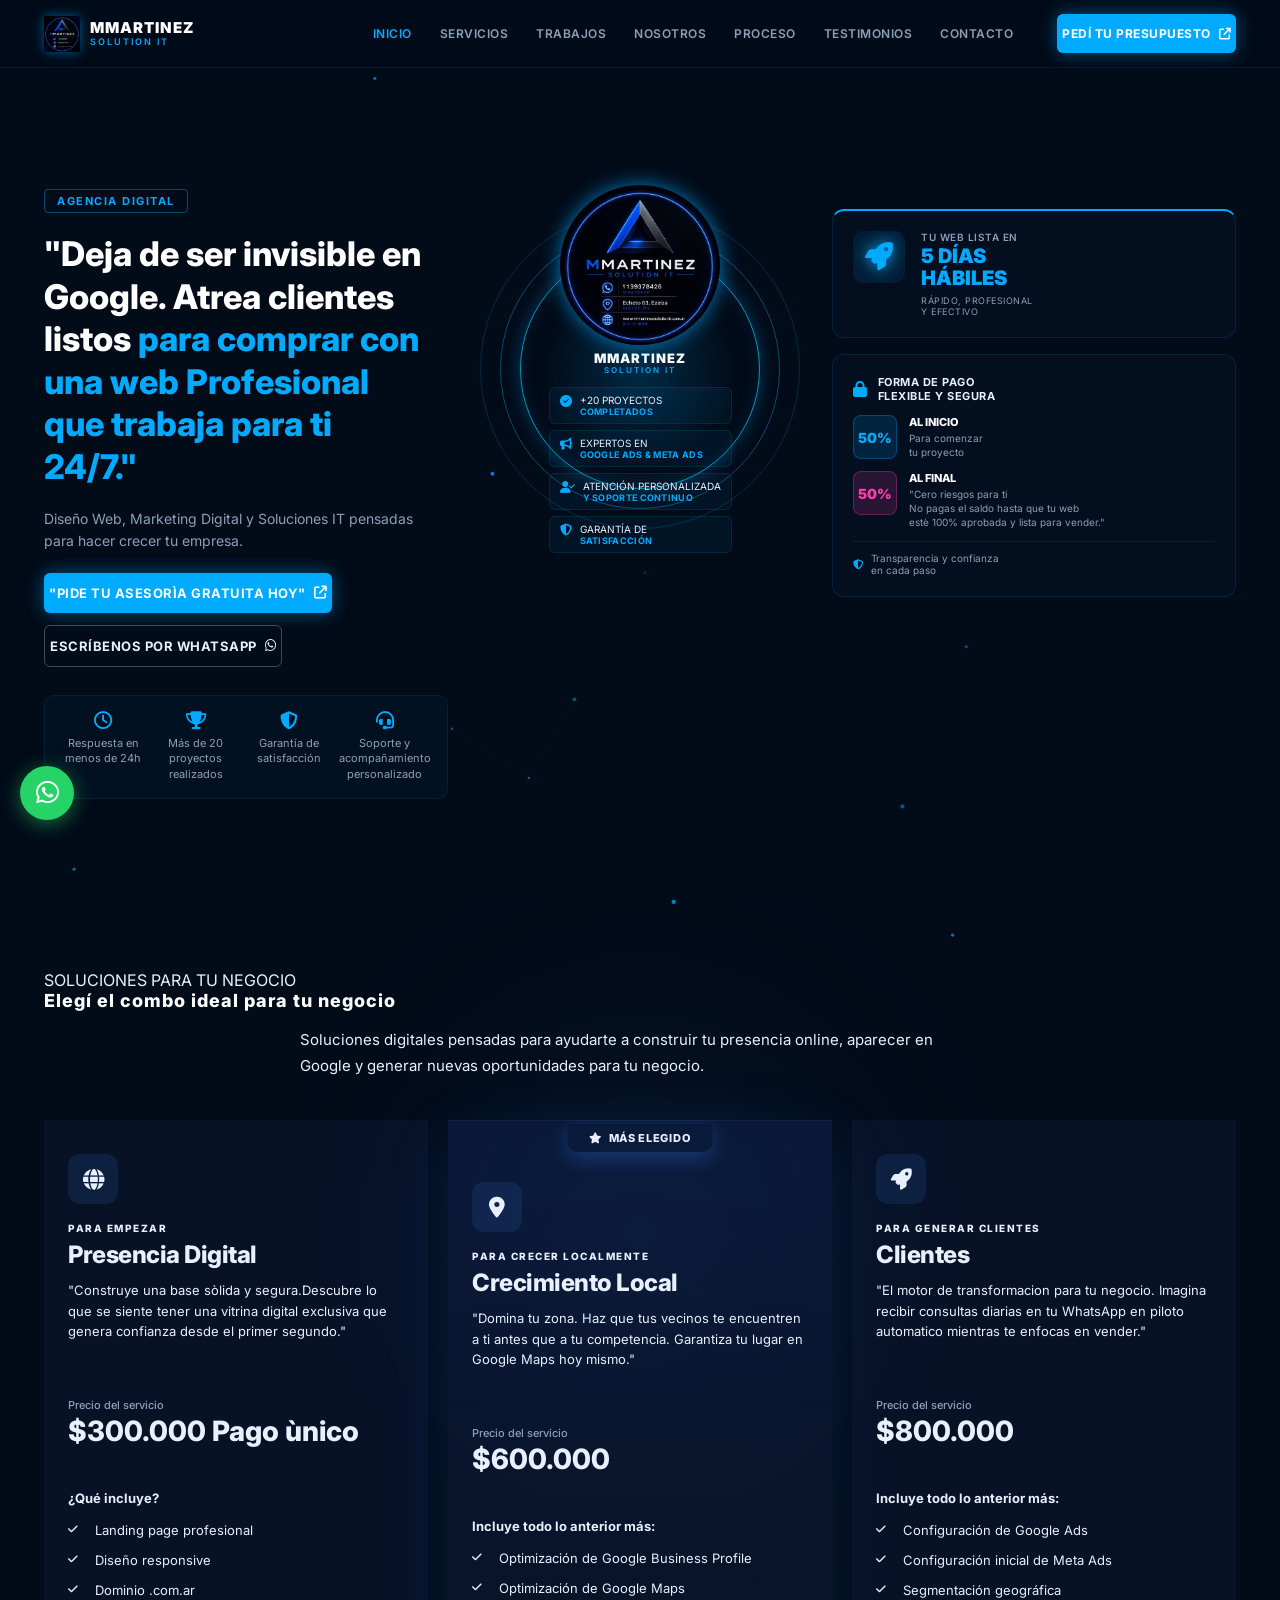
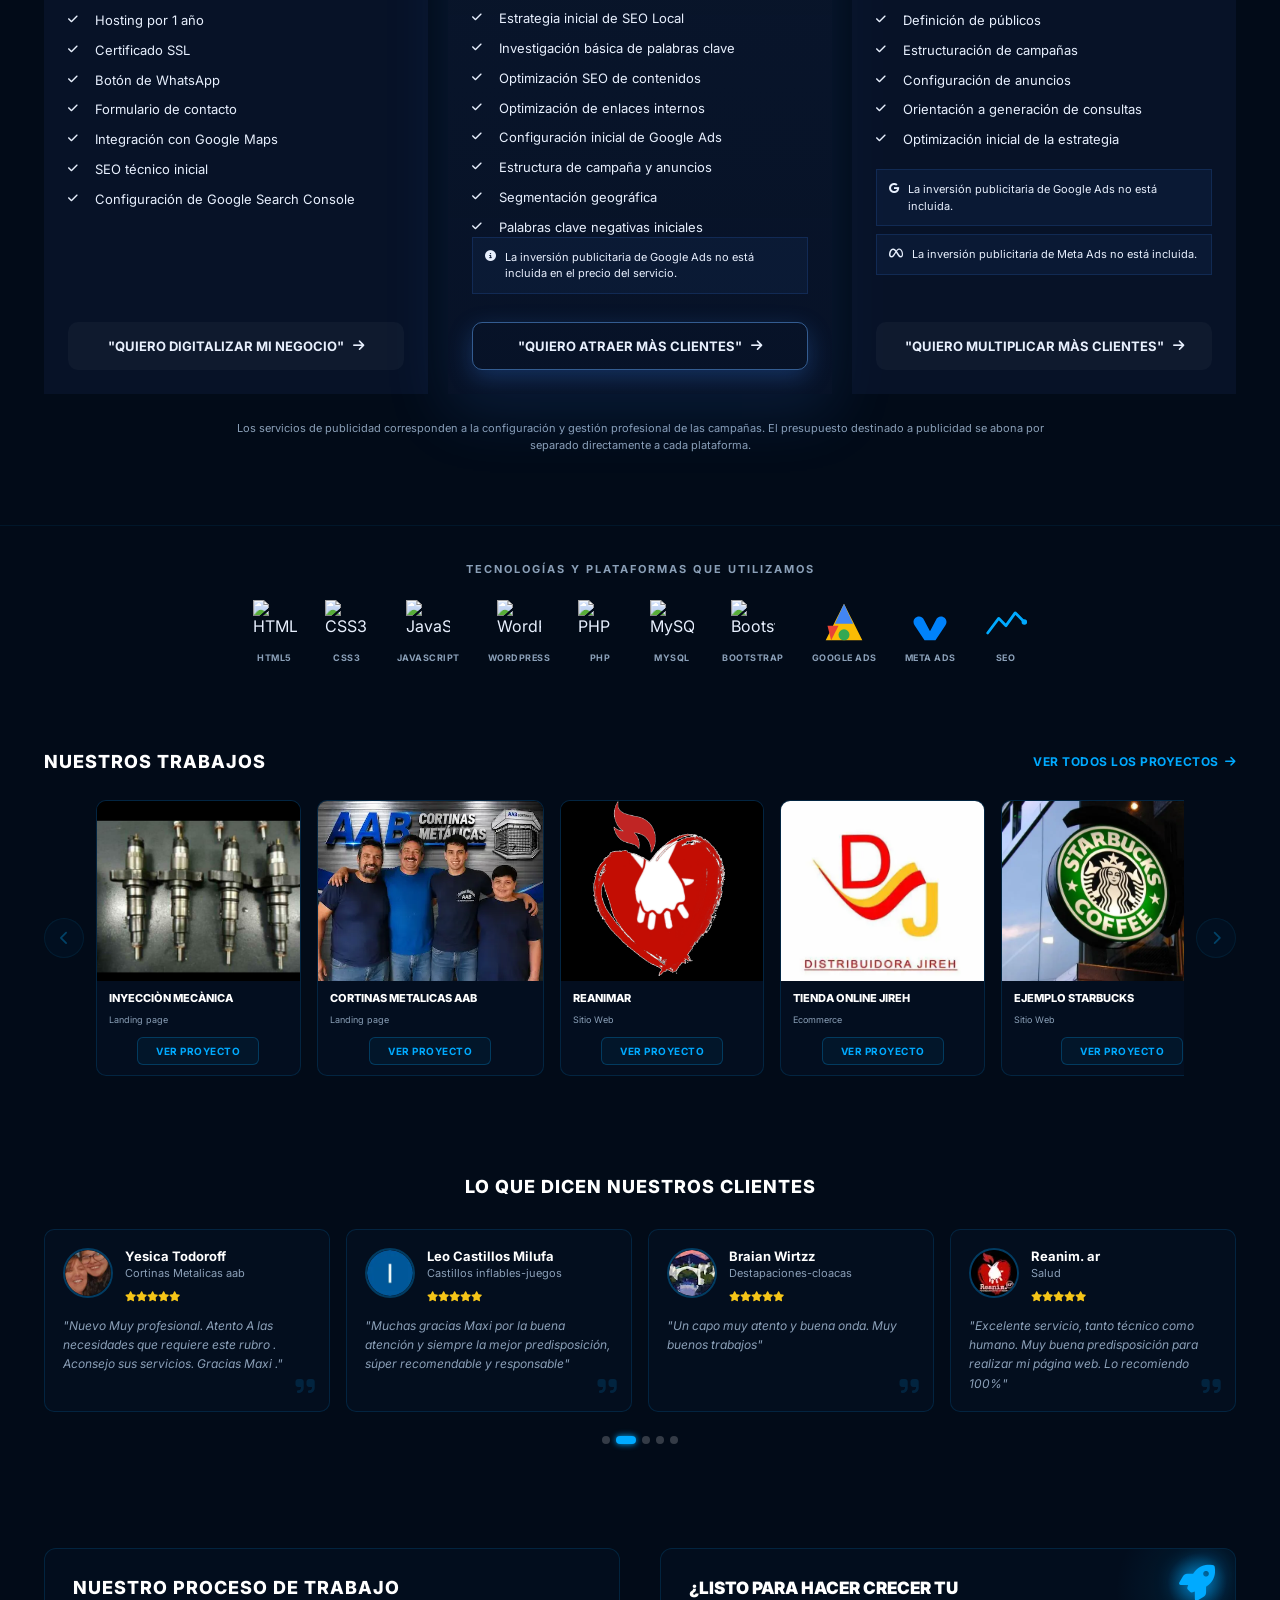
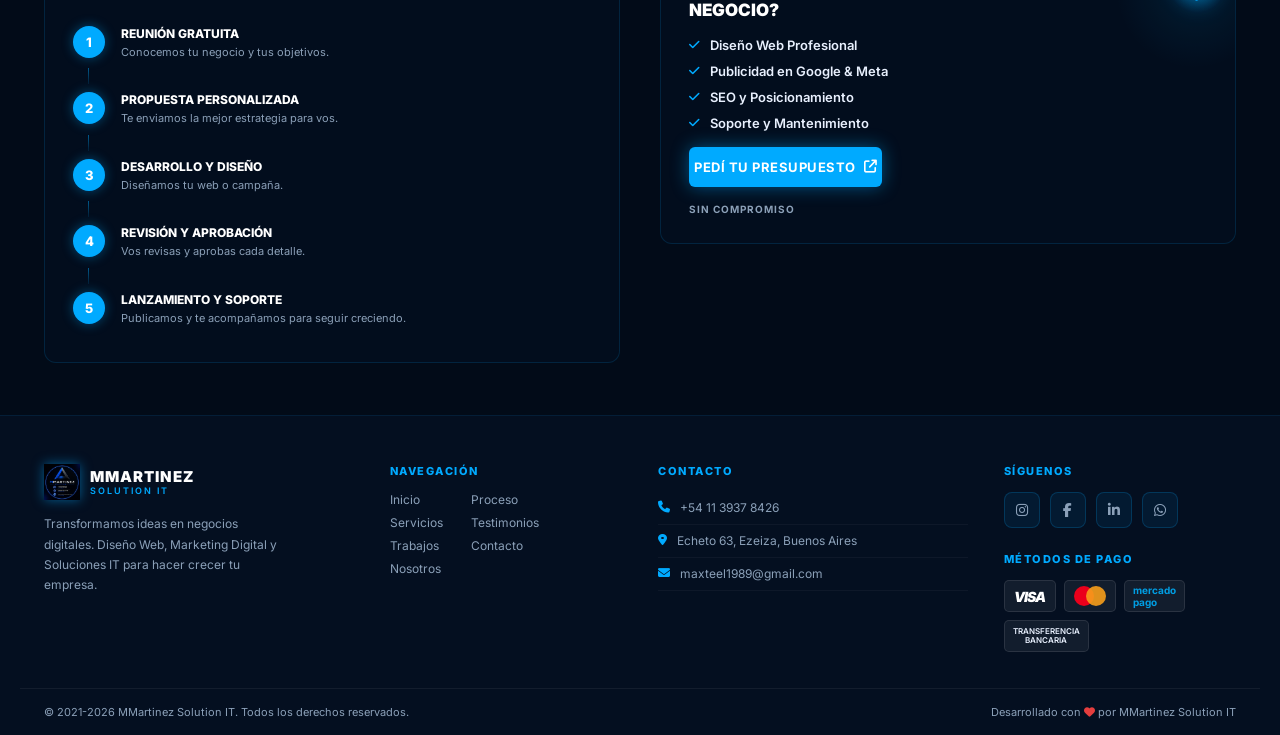
==== commit 888f4911: "cambios en la web y de paso se agregaron las paginas de seo" ====
--- a/index.html
+++ b/index.html
@@ -286,7 +286,7 @@
       <a href="#proceso" class="mobile-nav-link">PROCESO</a>
       <a href="#testimonios" class="mobile-nav-link">TESTIMONIOS</a>
       <a href="#contacto" class="mobile-nav-link">CONTACTO</a>
-      <a href="https://wa.me/5491139378426" class="btn btn-primary">PEDÍ TU PRESUPUESTO</a>
+      <a href="https://wa.me/5491139378426" class="btn btn-primary">PEDI TU PRESUPUESTO</a>
     </div>
   </header>
 
@@ -297,12 +297,12 @@
       <div class="hero-left" data-aos="fade-right">
         <span class="badge">AGENCIA DIGITAL</span>
         <h1 class="hero-title">
-          Conseguimos más clientes para tu negocio con
-          <span class="highlight"> páginas web y publicidad digital que generan resultados.</span>
+         "Deja de ser invisible en Google. Atrea clientes listos
+          <span class="highlight">para comprar con una web Profesional que trabaja para ti 24/7."</span>
         </h1>
         <p class="hero-sub">Diseño Web, Marketing Digital y Soluciones IT pensadas para hacer crecer tu empresa.</p>
         <div class="hero-buttons">
-          <a href="https://wa.me/5491139378426" class="btn btn-primary">PEDÍ TU PRESUPUESTO <i class="fa-solid fa-arrow-up-right-from-square"></i></a>
+          <a href="https://wa.me/5491139378426" class="btn btn-primary">"PIDE TU ASESORÌA GRATUITA HOY" <i class="fa-solid fa-arrow-up-right-from-square"></i></a>
           <a href="https://wa.me/5491139378426" class="btn btn-outline" target="_blank" rel="noopener">
             ESCRÍBENOS POR WHATSAPP <i class="fa-brands fa-whatsapp"></i>
           </a>
@@ -360,7 +360,7 @@
           </div>
           <div class="card-text">
             <span class="card-label">TU WEB LISTA EN</span>
-            <span class="card-days-num">4 DÍAS<br/>HÁBILES</span>
+            <span class="card-days-num">5 DÍAS<br/>HÁBILES</span>
             <span class="card-tagline">RÁPIDO, PROFESIONAL<br/>Y EFECTIVO</span>
           </div>
         </div>
@@ -380,7 +380,7 @@
             <div class="payment-badge badge-pink">50%</div>
             <div class="payment-info">
               <strong>AL FINAL</strong>
-              <span>Cuando todo está<br/>aprobado y listo<br/>para lanzar</span>
+              <span>"Cero riesgos para ti<br/>No pagas el saldo hasta que tu web<br/>estè 100% aprobada y lista para vender."</span>
             </div>
           </div>
           <div class="payment-footer">
@@ -428,8 +428,7 @@
             </h3>
 
             <p class="pricing-card__description">
-              Una presencia web profesional para que tu negocio tenga una base
-              sólida en internet.
+              "Construye una base sòlida y segura.Descubre lo que se siente tener una vitrina digital exclusiva que genera confianza desde el primer segundo."
             </p>
           </div>
 
@@ -511,7 +510,7 @@
               class="pricing-card__button pricing-card__button--outline"
               aria-label="Consultar por el Combo Presencia Digital"
             >
-              Consultar este combo
+              "QUIERO DIGITALIZAR MI NEGOCIO"
               <i class="fa-solid fa-arrow-right" aria-hidden="true"></i>
             </a>
           </div>
@@ -541,8 +540,7 @@
             </h3>
 
             <p class="pricing-card__description">
-              Una solución pensada para mejorar tu presencia en Google,
-              Google Maps y comenzar a captar más oportunidades.
+             "Domina tu zona. Haz que tus vecinos te encuentren a ti antes que a tu competencia. Garantiza tu lugar en Google Maps hoy mismo."
             </p>
           </div>
 
@@ -630,7 +628,7 @@
               class="pricing-card__button pricing-card__button--primary"
               aria-label="Consultar por el Combo Crecimiento Local"
             >
-              Quiero este combo
+              "QUIERO ATRAER MÀS CLIENTES"
               <i class="fa-solid fa-arrow-right" aria-hidden="true"></i>
             </a>
           </div>
@@ -655,8 +653,7 @@
             </h3>
 
             <p class="pricing-card__description">
-              Una estrategia digital orientada a utilizar publicidad online
-              para generar consultas y oportunidades comerciales.
+            "El motor de transformacion para tu negocio. Imagina recibir consultas diarias en tu WhatsApp en piloto automatico mientras te enfocas en vender."
             </p>
           </div>
 
@@ -742,7 +739,7 @@
               class="pricing-card__button pricing-card__button--outline"
               aria-label="Consultar por el Combo Clientes"
             >
-              Consultar este combo
+            "QUIERO MULTIPLICAR MÀS CLIENTES"
               <i class="fa-solid fa-arrow-right" aria-hidden="true"></i>
             </a>
           </div>
--- a/style.css
+++ b/style.css
@@ -18,7 +18,7 @@
   --font:      'Inter', sans-serif;
 }
 
-html { scroll-behavior: smooth; }
+html { scroll-behavior: smooth;overflow-x: hidden; }
 
 body {
   font-family: var(--font);
@@ -55,7 +55,7 @@
   display: inline-flex;
   align-items: center;
   gap: 8px;
-  padding: 12px 22px;
+  padding: 12px 5px;
   border-radius: 6px;
   font-size: 13px;
   font-weight: 700;
@@ -194,6 +194,7 @@
   font-weight: 800;
   line-height: 1.25;
   color: #fff;
+  padding-right: 27px;
 }
 .hero-title .highlight { color: var(--blue); }
 .hero-sub {
@@ -201,6 +202,7 @@
   color: var(--text-dim);
   line-height: 1.6;
   max-width: 420px;
+  padding-right: 25px;
 }
 .hero-buttons { display: flex; gap: 12px; flex-wrap: wrap; }
 .hero-stats-row {
@@ -904,11 +906,13 @@
   .testimonios-grid { grid-template-columns: repeat(2, 1fr); }
   .footer-grid { grid-template-columns: 1fr 1fr; }
   .project-card { min-width: calc(33.33% - 11px); }
+  
 }
 
 @media (max-width: 900px) {
   .proceso-cta-grid { grid-template-columns: 1fr; }
   .hero-stats-row { grid-template-columns: repeat(2, 1fr); }
+  
 }
 
 @media (max-width: 768px) {
@@ -940,6 +944,8 @@
   .project-card { min-width: calc(80vw - 32px); }
   .footer-bottom { flex-direction: column; text-align: center; gap: 8px; }
   .footer { padding-bottom: 90px; }
+  
+
 }
 
 @media (max-width: 480px) {
@@ -957,6 +963,7 @@
   .orb-brand-sub  { font-size: 7px; }
   .orb-feat { font-size: 8px; }
   .orb-feat small { font-size: 7px; }
+ 
 } 
 @media (max-width: 320px) {
   .hero-buttons { flex-direction: column; }
@@ -977,6 +984,7 @@
     align-items: center;
     margin: 6px 10px 10px;
     text-align: center;}
+   
 }
 .project-stat {display:none;}
 .project-image{height: 100px; overflow: hidden;}
@@ -1377,7 +1385,7 @@
       min-height: auto;
       text-align: center;
     }
-  
+ 
   }
   
   
@@ -1412,6 +1420,7 @@
       min-height: auto;
     }
   
+  
   }
   
   
@@ -1486,6 +1495,8 @@
       font-size: 10.5px;
     }
   
+   
+     
   }
   
   
@@ -1516,5 +1527,21 @@
       padding: 6px 12px;
       font-size: 10px;
     }
-  
-  }+  }
+/* =========================================================
+   ENLACE INTERNO SEO
+   ========================================================= */
+
+   .device__base__diseño-web1  {
+    padding-top: 25px;
+}
+
+.device__base__diseño-web1 a {
+    color: white;
+    font-weight: 700;
+}
+
+.device__base__diseño-web1 a :hover {
+    color: rgba(4, 80, 123, 0.927);
+    text-decoration: underline;
+}
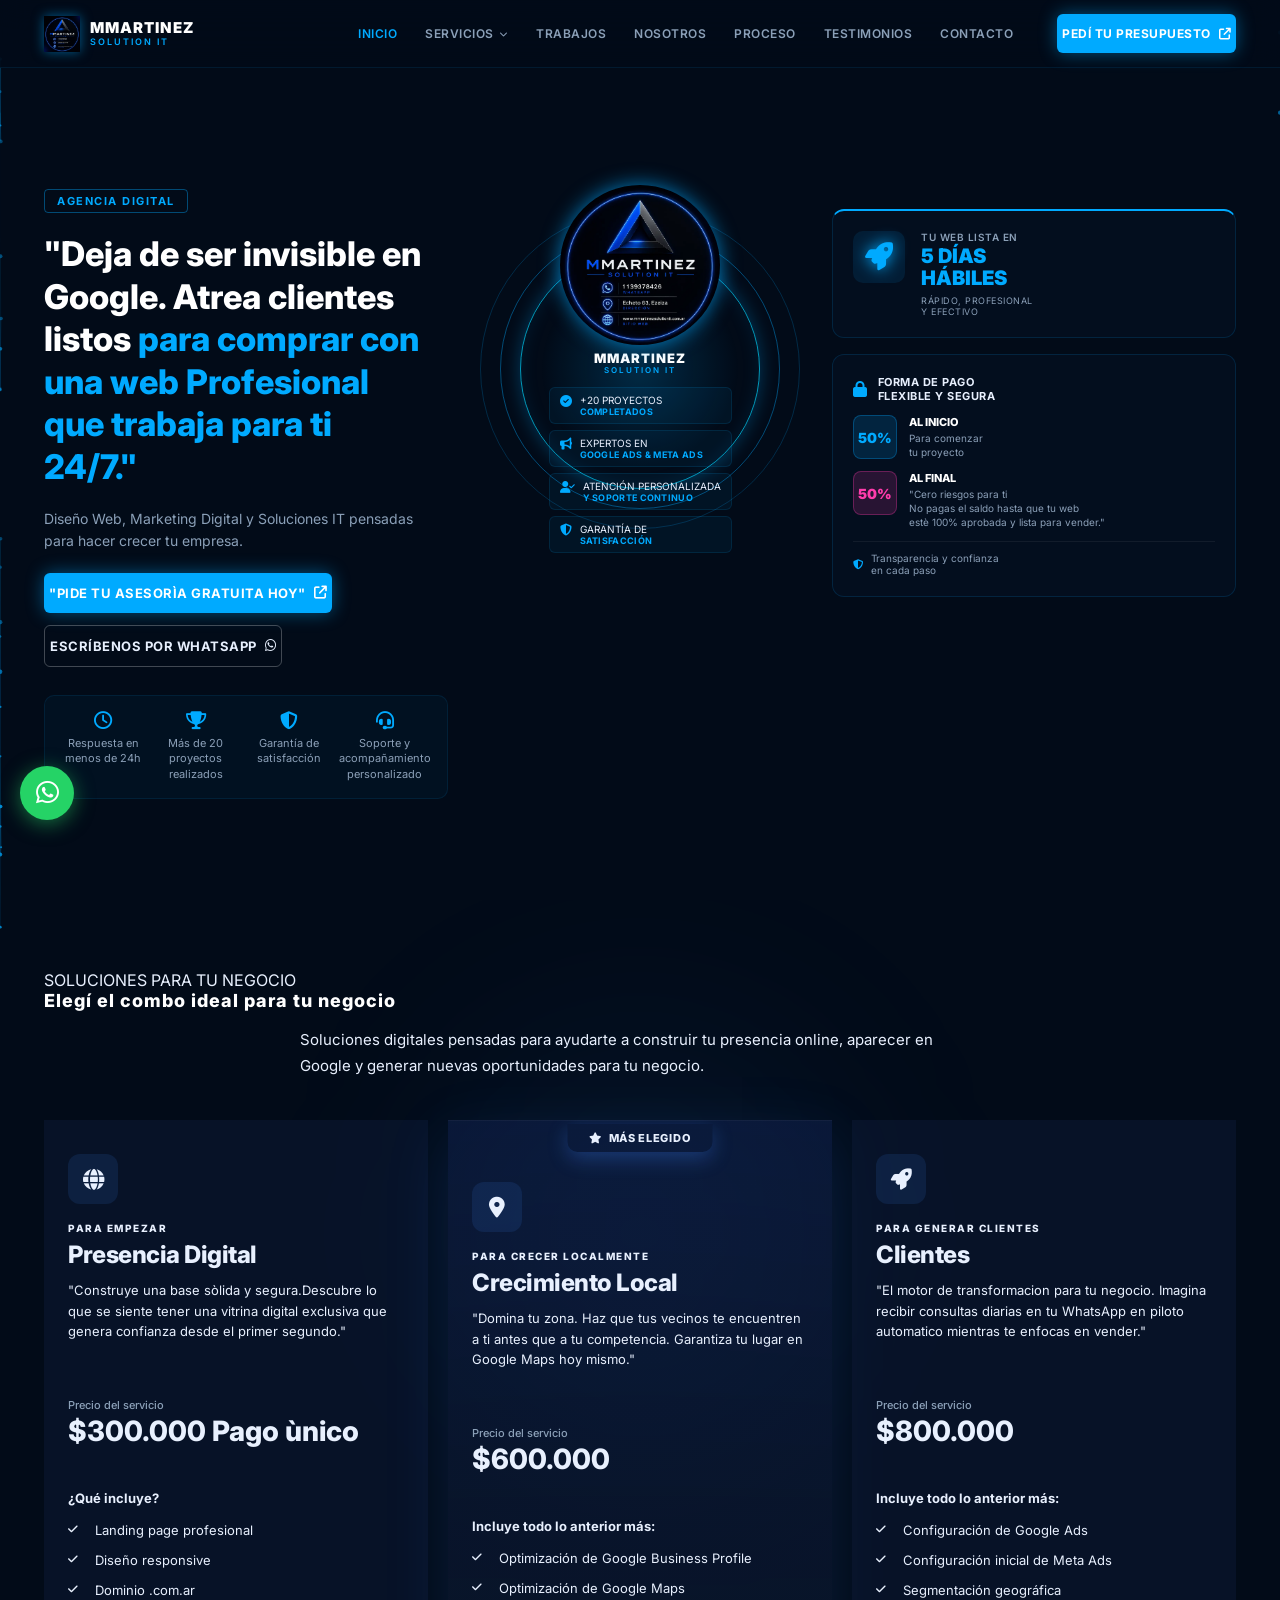
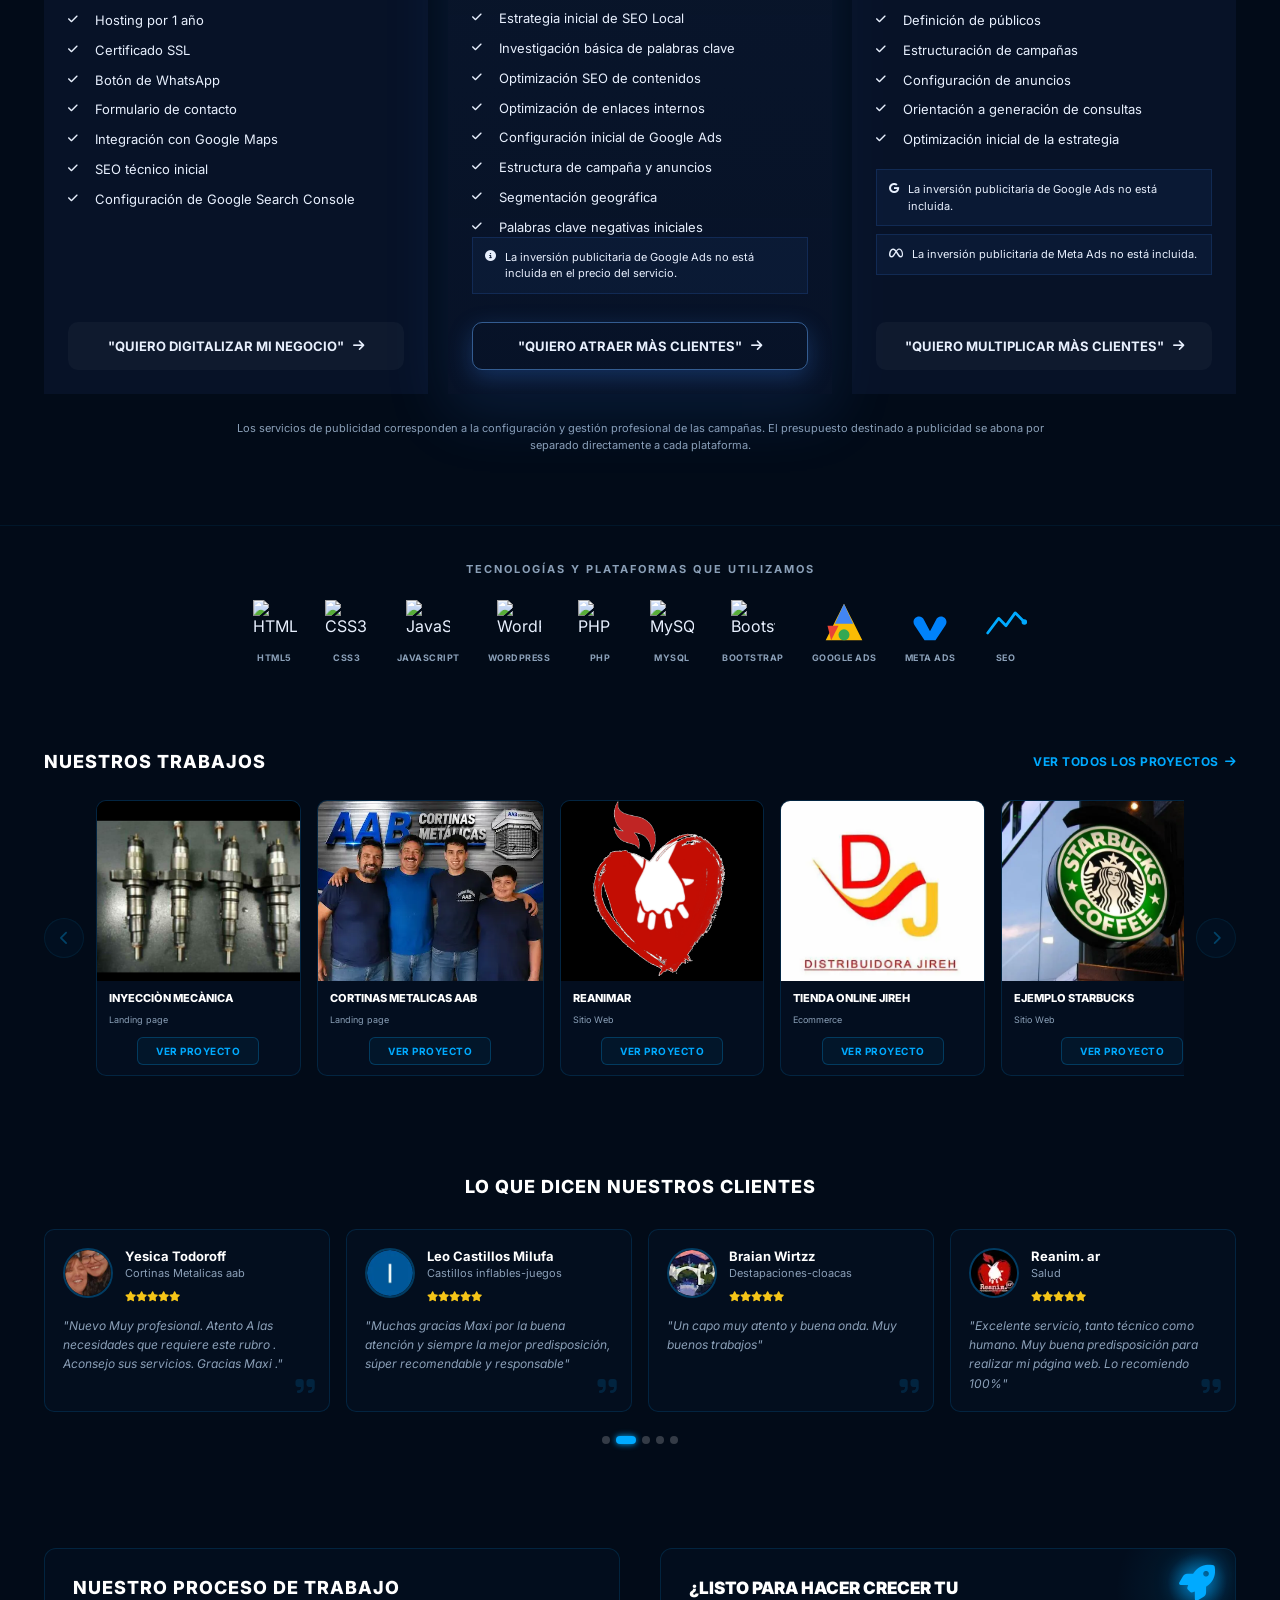
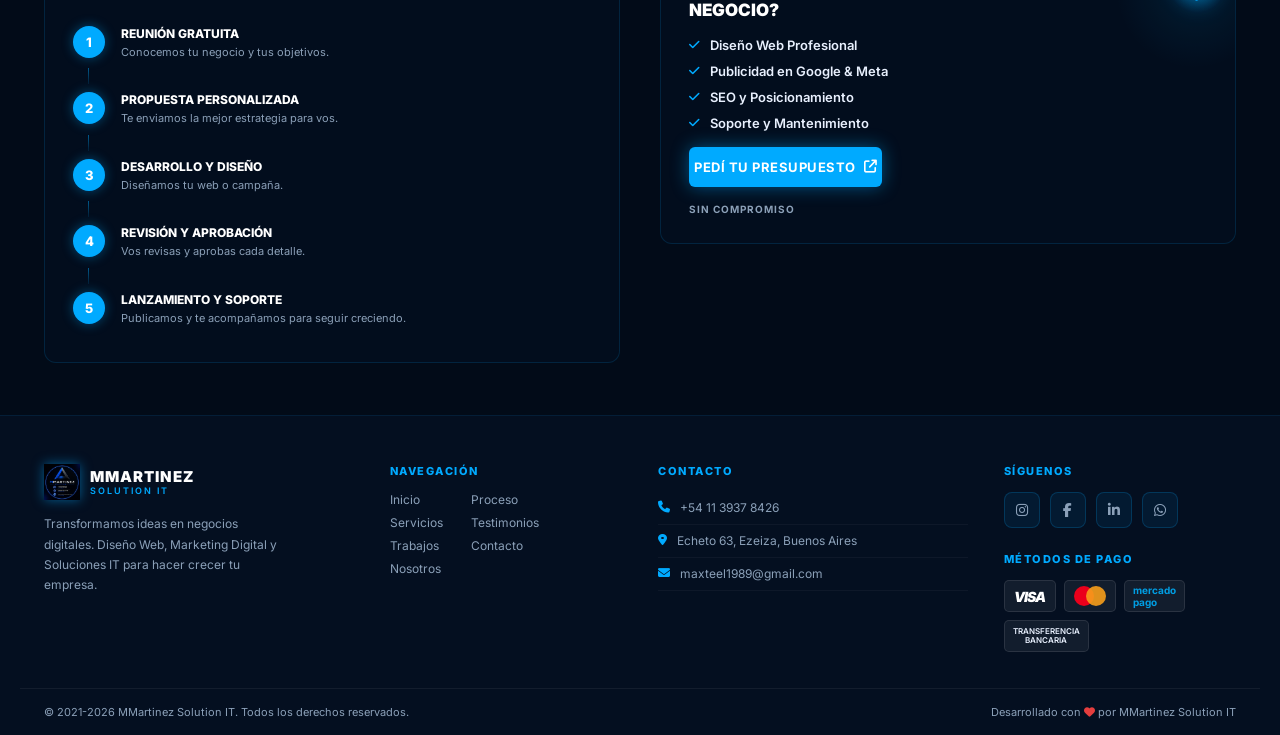
==== commit 946da045: "prueba-de-menu-desplegable" ====
--- a/index.html
+++ b/index.html
@@ -266,7 +266,91 @@
       </a>
       <nav class="nav-desktop">
         <a href="#inicio" class="nav-link active">INICIO</a>
-        <a href="#servicios" class="nav-link">SERVICIOS</a>
+      <!-- <a href="#servicios" class="nav-link">SERVICIOS</a>--> 
+      <!-- =========================================================
+     SERVICIOS - MENÚ DESPLEGABLE
+     Cada "#" será reemplazado posteriormente por la URL
+     de la página específica correspondiente.
+     ========================================================= -->
+
+<div class="nav-dropdown">
+
+  <a href="#servicios" class="nav-link nav-dropdown__trigger">
+    SERVICIOS
+    <i class="fa-solid fa-chevron-down" aria-hidden="true"></i>
+  </a>
+
+  <div class="nav-dropdown__menu">
+
+    <!-- Servicio 1 -->
+    <a href="diseño-web-ezeiza.html" class="nav-dropdown__item">
+      <i class="fa-solid fa-globe" aria-hidden="true"></i>
+      <span>
+        <strong>Diseño Web</strong>
+        <small>Páginas web profesionales</small>
+      </span>
+    </a>
+
+    <!-- Servicio 2 -->
+    <a href="landing-page-ezeiza.html" class="nav-dropdown__item">
+      <i class="fa-solid fa-bullseye" aria-hidden="true"></i>
+      <span>
+        <strong>Landing Pages</strong>
+        <small>Páginas enfocadas en conversiones</small>
+      </span>
+    </a>
+
+    <!-- Servicio 3 -->
+    <a href="#" class="nav-dropdown__item">
+      <i class="fa-solid fa-cart-shopping" aria-hidden="true"></i>
+      <span>
+        <strong>Tiendas Online</strong>
+        <small>Ecommerce para tu negocio</small>
+      </span>
+    </a>
+
+    <!-- Servicio 4 -->
+    <a href="seo-local-ezeiza.html" class="nav-dropdown__item">
+      <i class="fa-solid fa-location-dot" aria-hidden="true"></i>
+      <span>
+        <strong>SEO Local</strong>
+        <small>Posicionamiento en Google Maps</small>
+      </span>
+    </a>
+
+    <!-- Servicio 5 -->
+    <a href="#" class="nav-dropdown__item">
+      <i class="fa-solid fa-magnifying-glass-chart" aria-hidden="true"></i>
+      <span>
+        <strong>SEO</strong>
+        <small>Posicionamiento orgánico en Google</small>
+      </span>
+    </a>
+
+    <!-- Servicio 6 -->
+    <a href="google-ads-ezeiza.html" class="nav-dropdown__item">
+      <i class="fa-brands fa-google" aria-hidden="true"></i>
+      <span>
+        <strong>Google Ads</strong>
+        <small>Publicidad para captar clientes</small>
+      </span>
+    </a>
+
+    <!-- Servicio 7 -->
+    <a href="meta-ads-ezeiza.html" class="nav-dropdown__item">
+      <i class="fa-brands fa-meta" aria-hidden="true"></i>
+      <span>
+        <strong>Meta Ads</strong>
+        <small>Publicidad en Facebook e Instagram</small>
+      </span>
+    </a>
+
+  </div>
+
+</div>
+
+
+
         <a href="#trabajos" class="nav-link">TRABAJOS</a>
         <a href="#nosotros" class="nav-link">NOSOTROS</a>
         <a href="#proceso" class="nav-link">PROCESO</a>
--- a/style.css
+++ b/style.css
@@ -1545,3 +1545,305 @@
     color: rgba(4, 80, 123, 0.927);
     text-decoration: underline;
 }
+/* =========================================================
+   SERVICIOS - MENÚ DESPLEGABLE DESKTOP
+   ---------------------------------------------------------
+   Este bloque agrega un submenu al botón SERVICIOS
+   del menú principal.
+
+   IMPORTANTE:
+   - No modifica el resto del menú.
+   - No modifica el diseño existente.
+   - No necesita JavaScript.
+   - Funciona mediante CSS :hover.
+   - Los enlaces pueden comenzar con "#".
+   ========================================================= */
+
+
+/* ---------------------------------------------------------
+   CONTENEDOR PRINCIPAL DEL DROPDOWN
+   --------------------------------------------------------- */
+
+   .nav-dropdown {
+    position: relative;
+    display: flex;
+    align-items: center;
+  }
+  
+  
+  /* ---------------------------------------------------------
+     BOTÓN / ENLACE "SERVICIOS"
+     --------------------------------------------------------- */
+  
+  .nav-dropdown__trigger {
+    display: inline-flex;
+    align-items: center;
+    gap: 6px;
+  }
+  
+  
+  /* Flechita que indica que existen más opciones */
+  
+  .nav-dropdown__trigger i {
+    font-size: 8px;
+    transition: transform 0.25s ease;
+  }
+  
+  
+  /* La flecha gira cuando el usuario pasa el mouse */
+  
+  .nav-dropdown:hover .nav-dropdown__trigger i {
+    transform: rotate(180deg);
+  }
+  
+  
+  /* ---------------------------------------------------------
+     CAJA DEL SUBMENÚ
+     --------------------------------------------------------- */
+  
+  .nav-dropdown__menu {
+  
+    position: absolute;
+  
+    top: calc(100% + 12px);
+    left: 50%;
+  
+    transform: translateX(-50%) translateY(-8px);
+  
+    width: 285px;
+  
+    padding: 8px;
+  
+    display: flex;
+    flex-direction: column;
+    gap: 3px;
+  
+    background: rgba(4, 15, 32, 0.98);
+  
+    border: 1px solid rgba(0, 170, 255, 0.18);
+  
+    border-radius: 10px;
+  
+    box-shadow:
+      0 15px 45px rgba(0, 0, 0, 0.45),
+      0 0 25px rgba(0, 170, 255, 0.08);
+  
+    backdrop-filter: blur(16px);
+  
+    opacity: 0;
+    visibility: hidden;
+  
+    pointer-events: none;
+  
+    transition:
+      opacity 0.22s ease,
+      transform 0.22s ease,
+      visibility 0.22s ease;
+  
+    z-index: 200;
+  }
+  
+  
+  /* ---------------------------------------------------------
+     PEQUEÑA LÍNEA / CONECTOR VISUAL
+     --------------------------------------------------------- */
+  
+  .nav-dropdown__menu::before {
+  
+    content: "";
+  
+    position: absolute;
+  
+    top: -6px;
+    left: 50%;
+  
+    width: 11px;
+    height: 11px;
+  
+    background: rgba(4, 15, 32, 0.98);
+  
+    border-left: 1px solid rgba(0, 170, 255, 0.18);
+    border-top: 1px solid rgba(0, 170, 255, 0.18);
+  
+    transform: translateX(-50%) rotate(45deg);
+  }
+  
+  
+  /* ---------------------------------------------------------
+     MOSTRAR SUBMENÚ AL PASAR EL MOUSE
+     --------------------------------------------------------- */
+  
+  .nav-dropdown:hover .nav-dropdown__menu,
+  .nav-dropdown:focus-within .nav-dropdown__menu {
+  
+    opacity: 1;
+  
+    visibility: visible;
+  
+    pointer-events: auto;
+  
+    transform: translateX(-50%) translateY(0);
+  }
+  
+  
+  /* ---------------------------------------------------------
+     CADA SERVICIO
+     --------------------------------------------------------- */
+  
+  .nav-dropdown__item {
+  
+    display: flex;
+  
+    align-items: center;
+  
+    gap: 12px;
+  
+    padding: 10px 11px;
+  
+    border-radius: 7px;
+  
+    color: var(--text-dim);
+  
+    transition:
+      background 0.2s ease,
+      color 0.2s ease,
+      transform 0.2s ease;
+  }
+  
+  
+  /* ---------------------------------------------------------
+     ICONO DEL SERVICIO
+     --------------------------------------------------------- */
+  
+  .nav-dropdown__item > i {
+  
+    width: 30px;
+    height: 30px;
+  
+    display: flex;
+  
+    align-items: center;
+    justify-content: center;
+  
+    flex-shrink: 0;
+  
+    border-radius: 7px;
+  
+    background: rgba(0, 170, 255, 0.08);
+  
+    border: 1px solid rgba(0, 170, 255, 0.12);
+  
+    color: var(--blue);
+  
+    font-size: 13px;
+  
+    transition:
+      background 0.2s ease,
+      border-color 0.2s ease;
+  }
+  
+  
+  /* ---------------------------------------------------------
+     TEXTO DEL SERVICIO
+     --------------------------------------------------------- */
+  
+  .nav-dropdown__item span {
+  
+    display: flex;
+  
+    flex-direction: column;
+  
+    gap: 2px;
+  
+    min-width: 0;
+  }
+  
+  
+  .nav-dropdown__item strong {
+  
+    color: var(--text);
+  
+    font-size: 11px;
+  
+    font-weight: 800;
+  
+    line-height: 1.2;
+  }
+  
+  
+  .nav-dropdown__item small {
+  
+    color: var(--text-dim);
+  
+    font-size: 9px;
+  
+    line-height: 1.3;
+  }
+  
+  
+  /* ---------------------------------------------------------
+     EFECTO HOVER
+     --------------------------------------------------------- */
+  
+  .nav-dropdown__item:hover {
+  
+    background: rgba(0, 170, 255, 0.08);
+  
+    color: #fff;
+  
+    transform: translateX(3px);
+  }
+  
+  
+  .nav-dropdown__item:hover > i {
+  
+    background: rgba(0, 170, 255, 0.14);
+  
+    border-color: rgba(0, 170, 255, 0.3);
+  }
+  
+  
+  .nav-dropdown__item:hover strong {
+  
+    color: #fff;
+  }
+  
+  
+  .nav-dropdown__item:hover small {
+  
+    color: var(--blue);
+  }
+  
+  
+  /* ---------------------------------------------------------
+     ACCESIBILIDAD
+     Permite navegar el menú mediante teclado.
+     --------------------------------------------------------- */
+  
+  .nav-dropdown__item:focus-visible {
+  
+    outline: 2px solid var(--blue);
+  
+    outline-offset: 2px;
+  }
+  
+  
+  /* =========================================================
+     RESPONSIVE
+     ---------------------------------------------------------
+     En móvil NO mostramos este dropdown desktop.
+     El menú móvil seguirá utilizando su estructura actual.
+     ========================================================= */
+  
+  @media (max-width: 768px) {
+  
+    .nav-dropdown {
+      display: none;
+    }
+  
+  }
+
+
+
+
+  
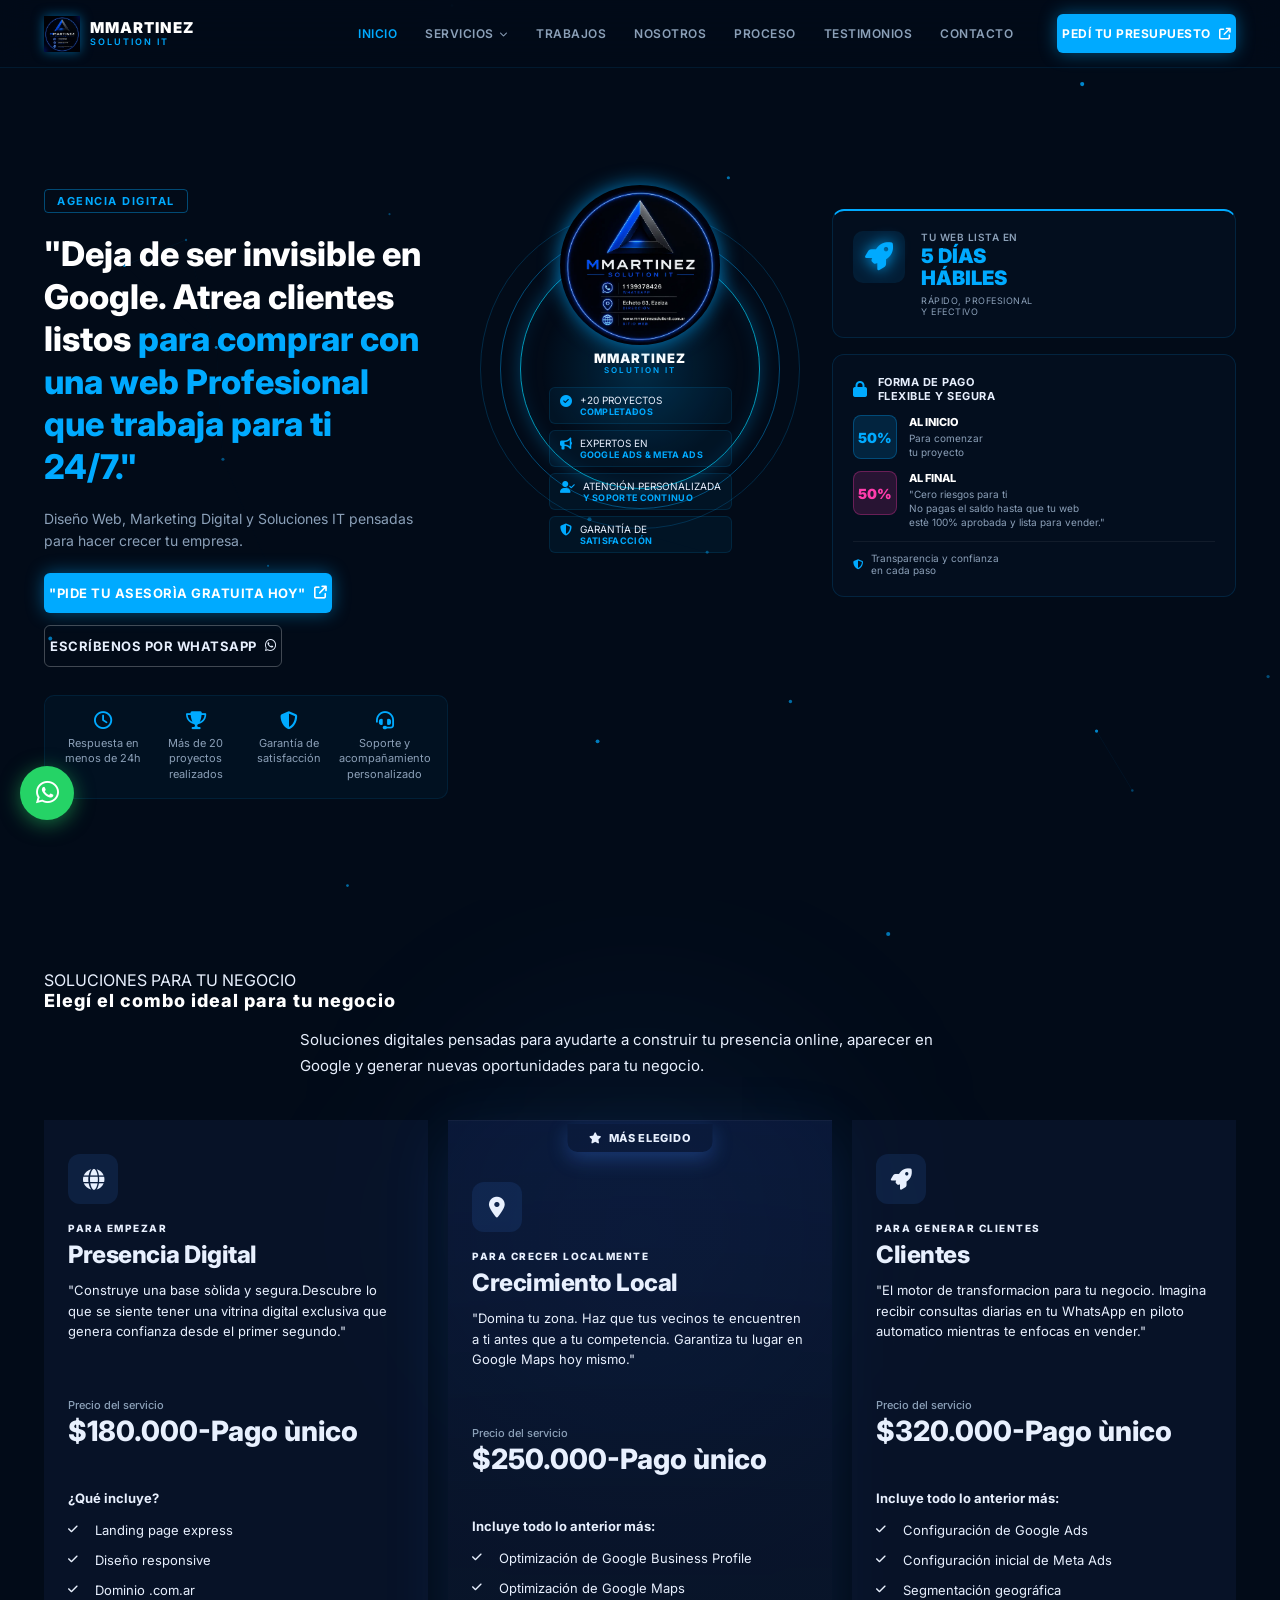
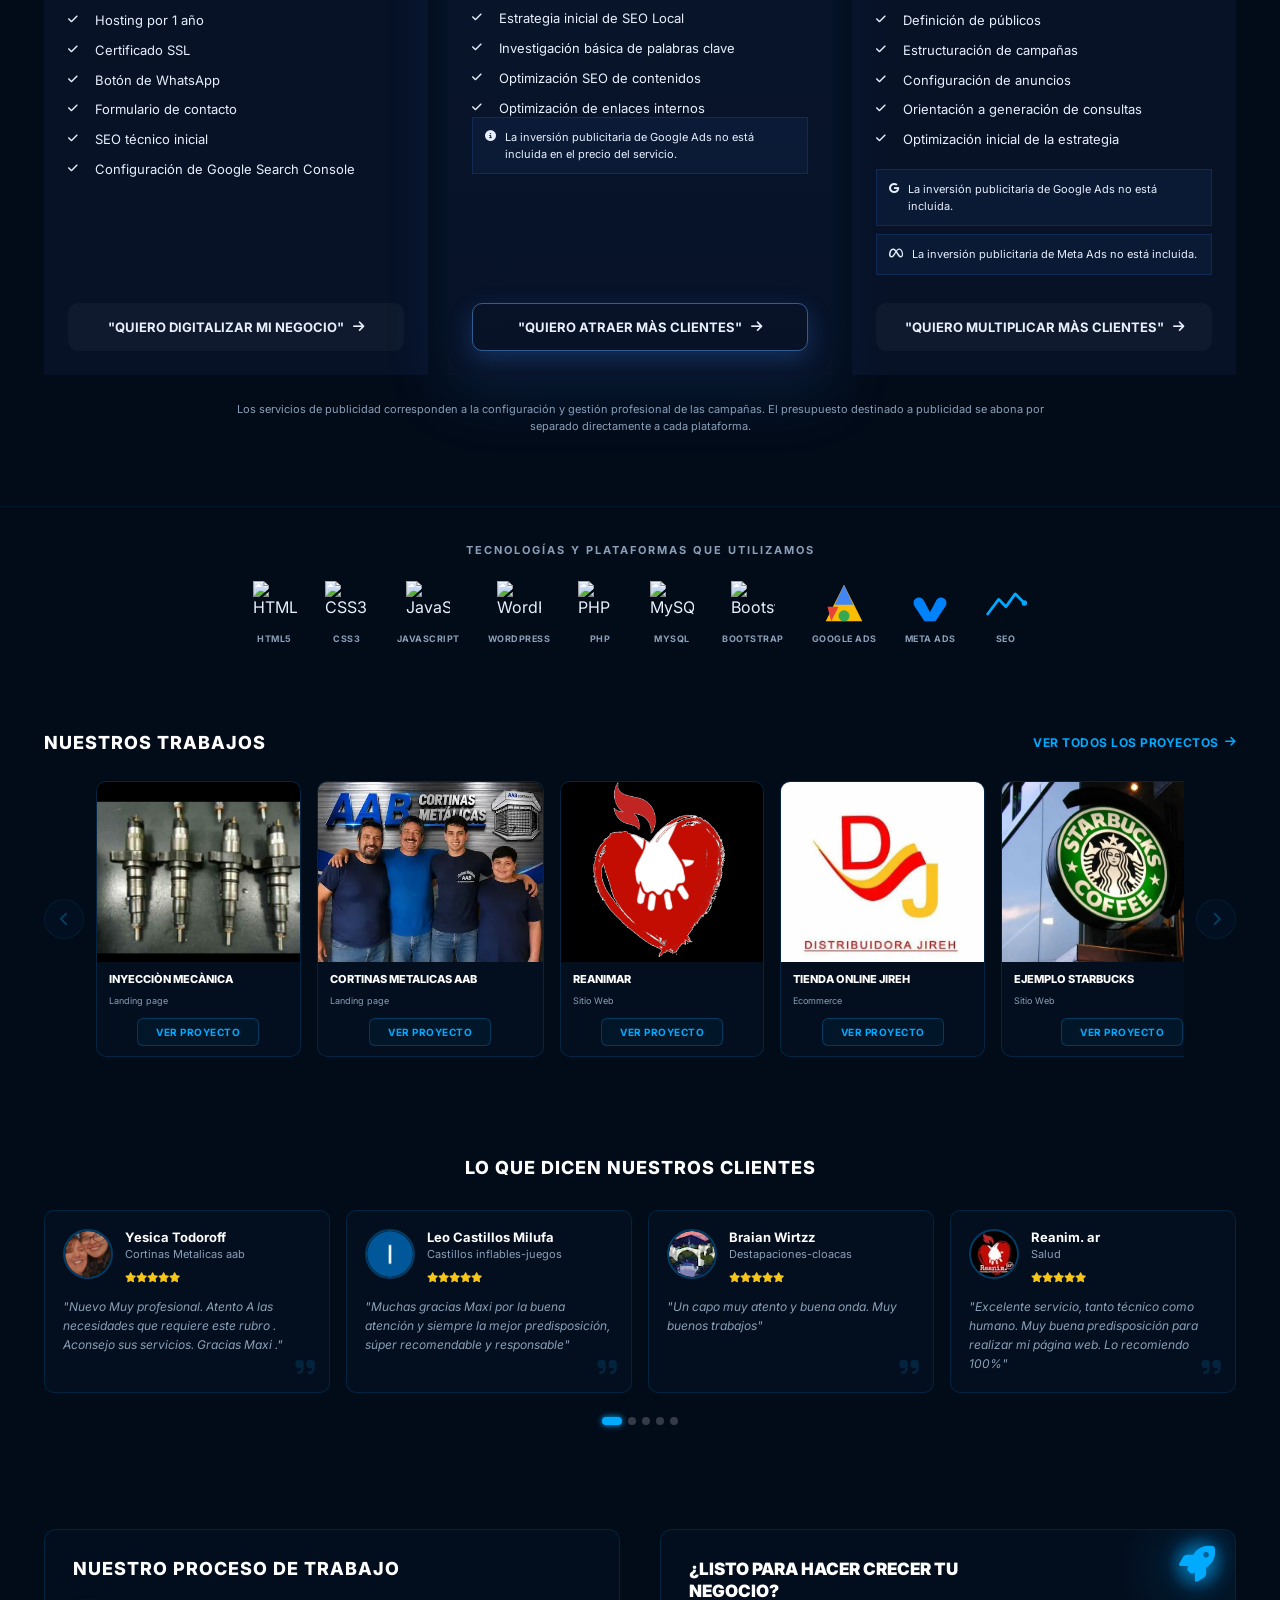
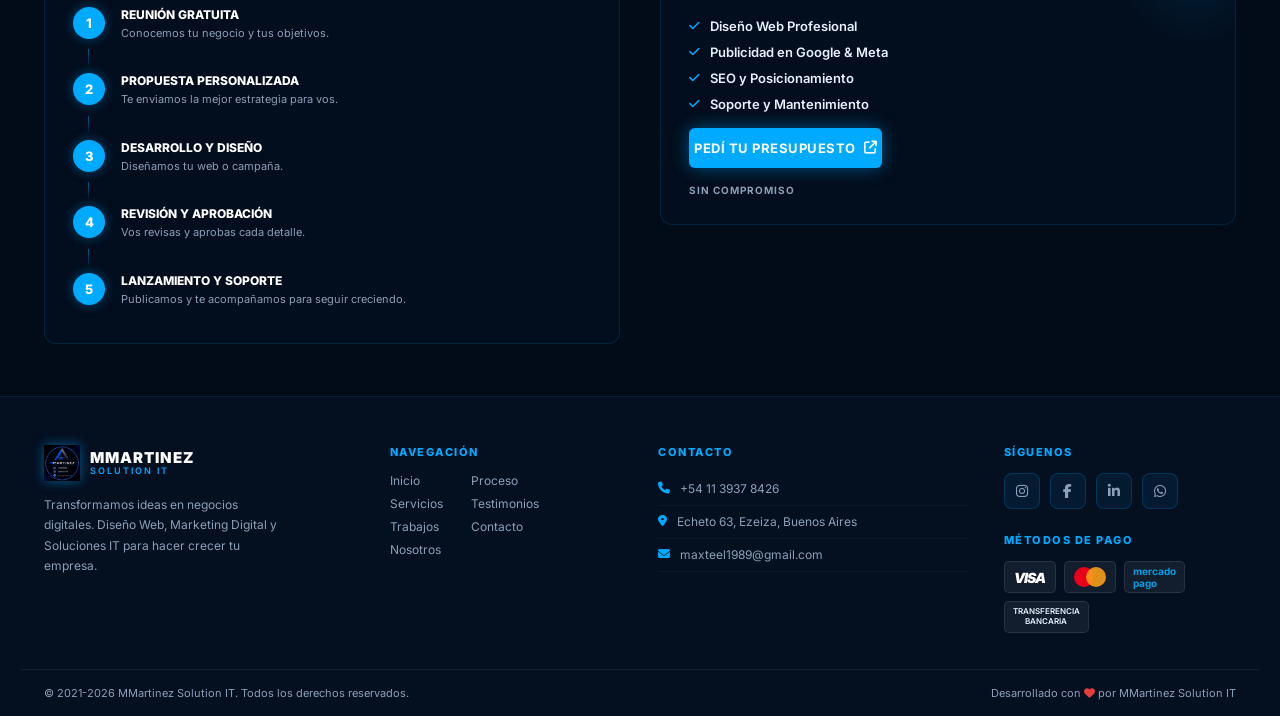
==== commit 982246d3: "falta arreglar-menu-desplegable" ====
--- a/index.html
+++ b/index.html
@@ -283,7 +283,7 @@
   <div class="nav-dropdown__menu">
 
     <!-- Servicio 1 -->
-    <a href="diseño-web-ezeiza.html" class="nav-dropdown__item">
+    <a href="#" class="nav-dropdown__item">
       <i class="fa-solid fa-globe" aria-hidden="true"></i>
       <span>
         <strong>Diseño Web</strong>
@@ -292,7 +292,7 @@
     </a>
 
     <!-- Servicio 2 -->
-    <a href="landing-page-ezeiza.html" class="nav-dropdown__item">
+    <a href="#" class="nav-dropdown__item">
       <i class="fa-solid fa-bullseye" aria-hidden="true"></i>
       <span>
         <strong>Landing Pages</strong>
@@ -310,7 +310,7 @@
     </a>
 
     <!-- Servicio 4 -->
-    <a href="seo-local-ezeiza.html" class="nav-dropdown__item">
+    <a href="#" class="nav-dropdown__item">
       <i class="fa-solid fa-location-dot" aria-hidden="true"></i>
       <span>
         <strong>SEO Local</strong>
@@ -328,7 +328,7 @@
     </a>
 
     <!-- Servicio 6 -->
-    <a href="google-ads-ezeiza.html" class="nav-dropdown__item">
+    <a href="#" class="nav-dropdown__item">
       <i class="fa-brands fa-google" aria-hidden="true"></i>
       <span>
         <strong>Google Ads</strong>
@@ -337,7 +337,7 @@
     </a>
 
     <!-- Servicio 7 -->
-    <a href="meta-ads-ezeiza.html" class="nav-dropdown__item">
+    <a href="#" class="nav-dropdown__item">
       <i class="fa-brands fa-meta" aria-hidden="true"></i>
       <span>
         <strong>Meta Ads</strong>
@@ -522,7 +522,7 @@
             </span>
 
             <span class="pricing-card__price-value">
-              $300.000 Pago ùnico
+              $180.000-Pago ùnico
             </span>
           </div>
 
@@ -535,7 +535,7 @@
             <ul class="pricing-card__features">
               <li>
                 <i class="fa-solid fa-check" aria-hidden="true"></i>
-                Landing page profesional
+                Landing page express
               </li>
 
               <li>
@@ -568,10 +568,7 @@
                 Formulario de contacto
               </li>
 
-              <li>
-                <i class="fa-solid fa-check" aria-hidden="true"></i>
-                Integración con Google Maps
-              </li>
+             
 
               <li>
                 <i class="fa-solid fa-check" aria-hidden="true"></i>
@@ -634,7 +631,7 @@
             </span>
 
             <span class="pricing-card__price-value">
-              $600.000
+              $250.000-Pago ùnico
             </span>
           </div>
 
@@ -675,25 +672,6 @@
                 Optimización de enlaces internos
               </li>
 
-              <li>
-                <i class="fa-solid fa-check" aria-hidden="true"></i>
-                Configuración inicial de Google Ads
-              </li>
-
-              <li>
-                <i class="fa-solid fa-check" aria-hidden="true"></i>
-                Estructura de campaña y anuncios
-              </li>
-
-              <li>
-                <i class="fa-solid fa-check" aria-hidden="true"></i>
-                Segmentación geográfica
-              </li>
-
-              <li>
-                <i class="fa-solid fa-check" aria-hidden="true"></i>
-                Palabras clave negativas iniciales
-              </li>
             </ul>
 
             <p class="pricing-card__notice">
@@ -747,7 +725,7 @@
             </span>
 
             <span class="pricing-card__price-value">
-              $800.000
+              $320.000-Pago ùnico
             </span>
           </div>
 
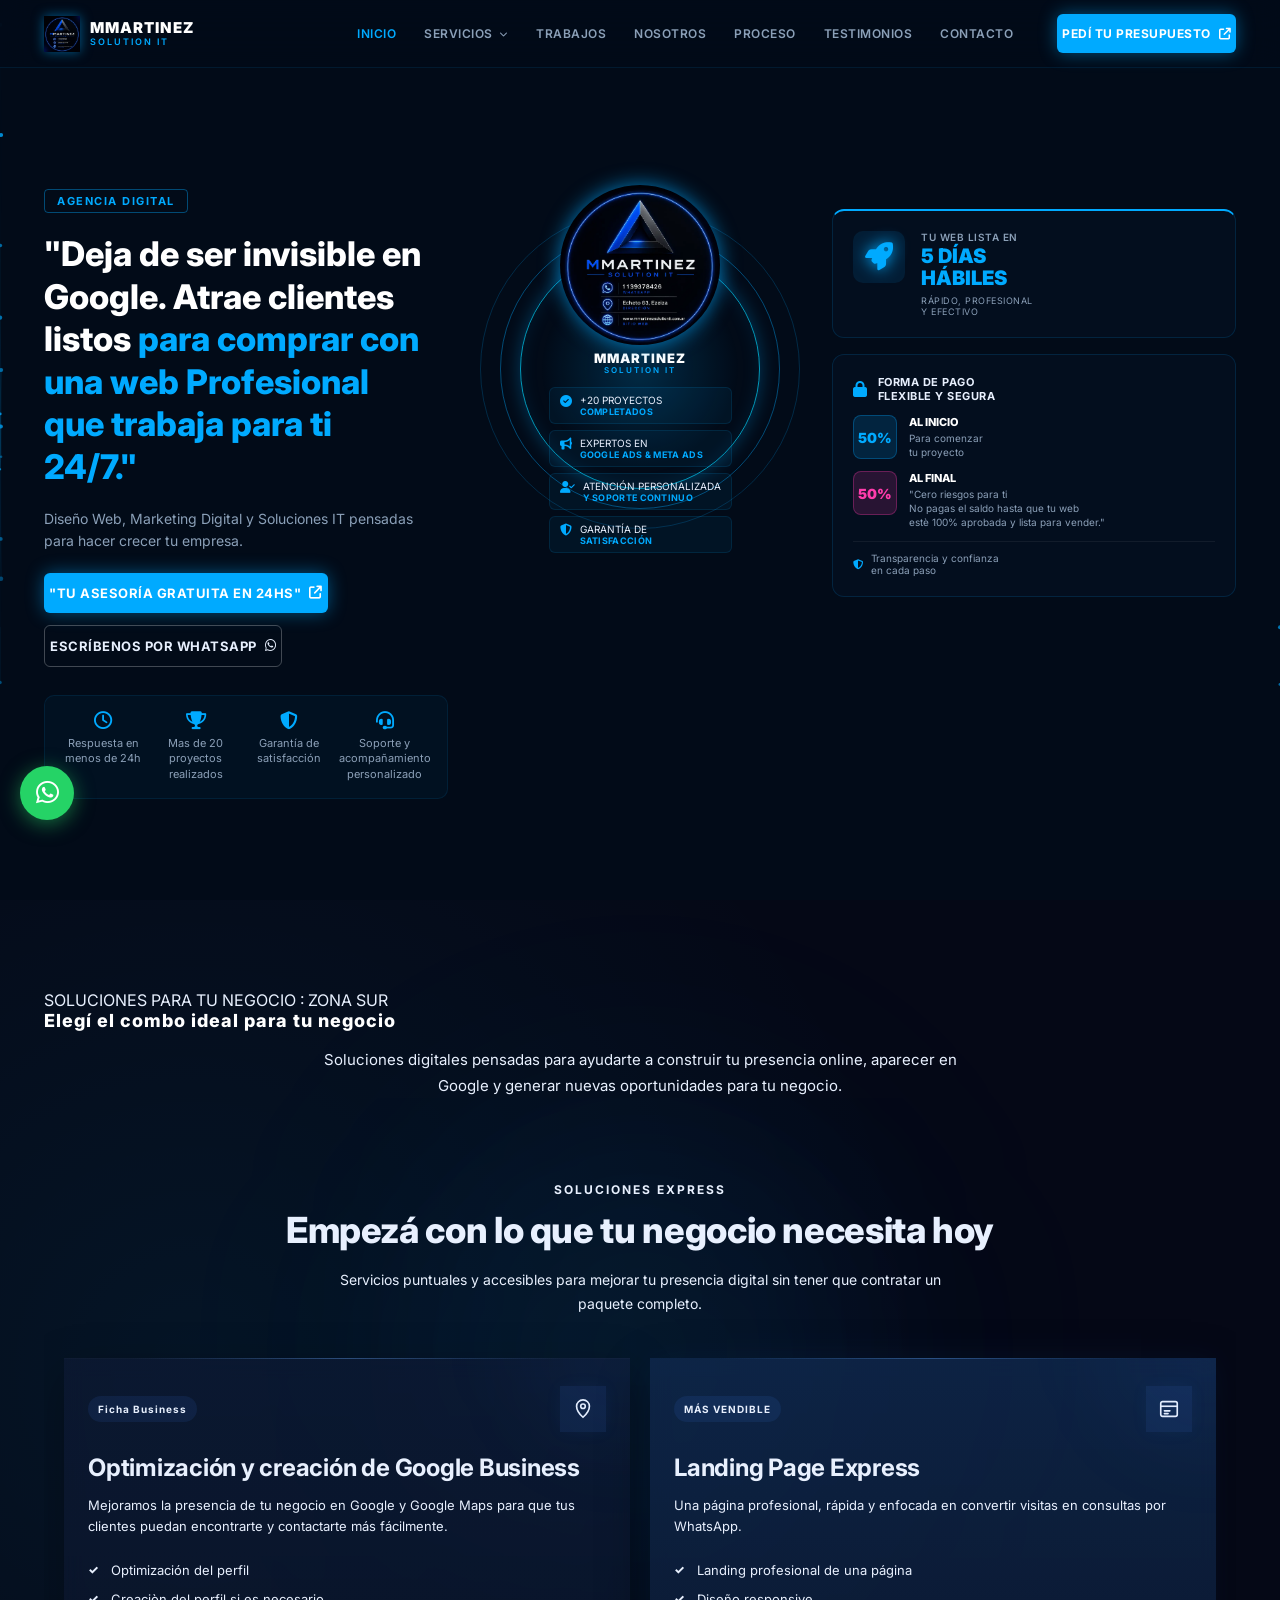
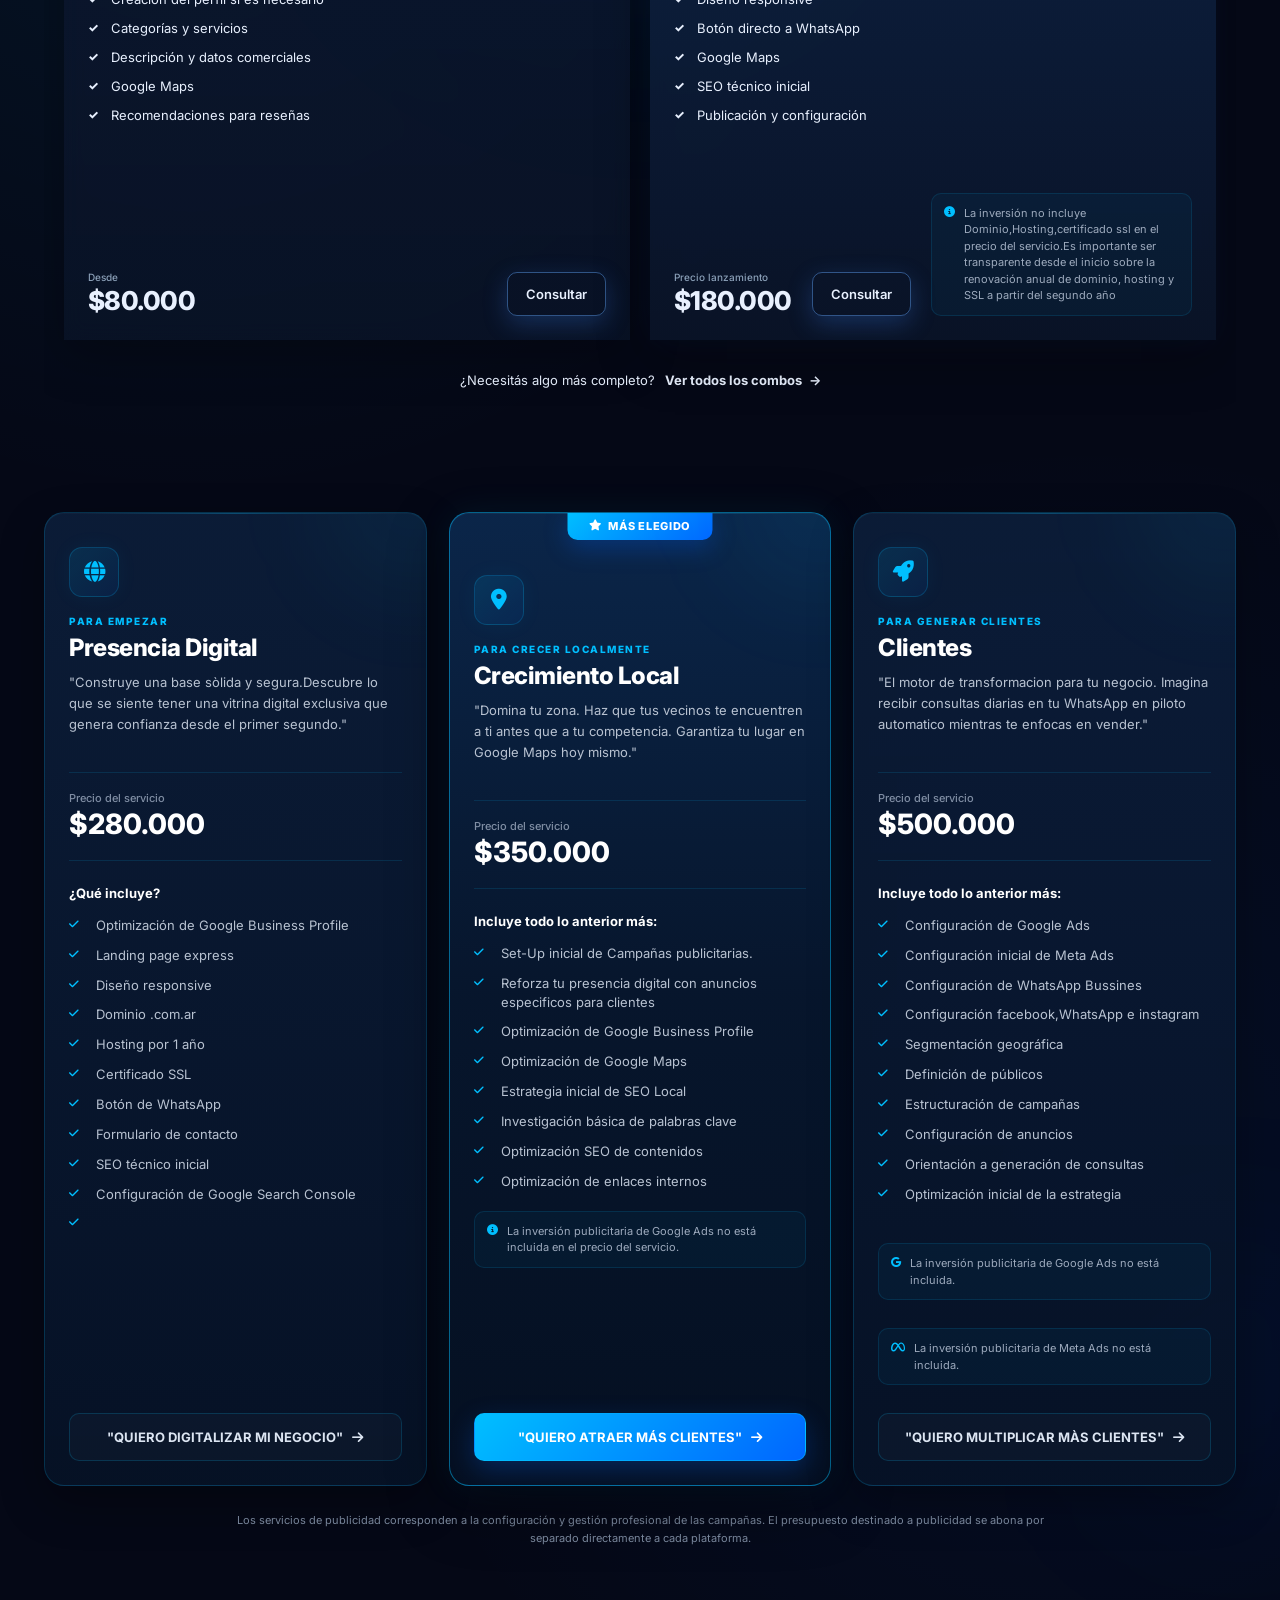
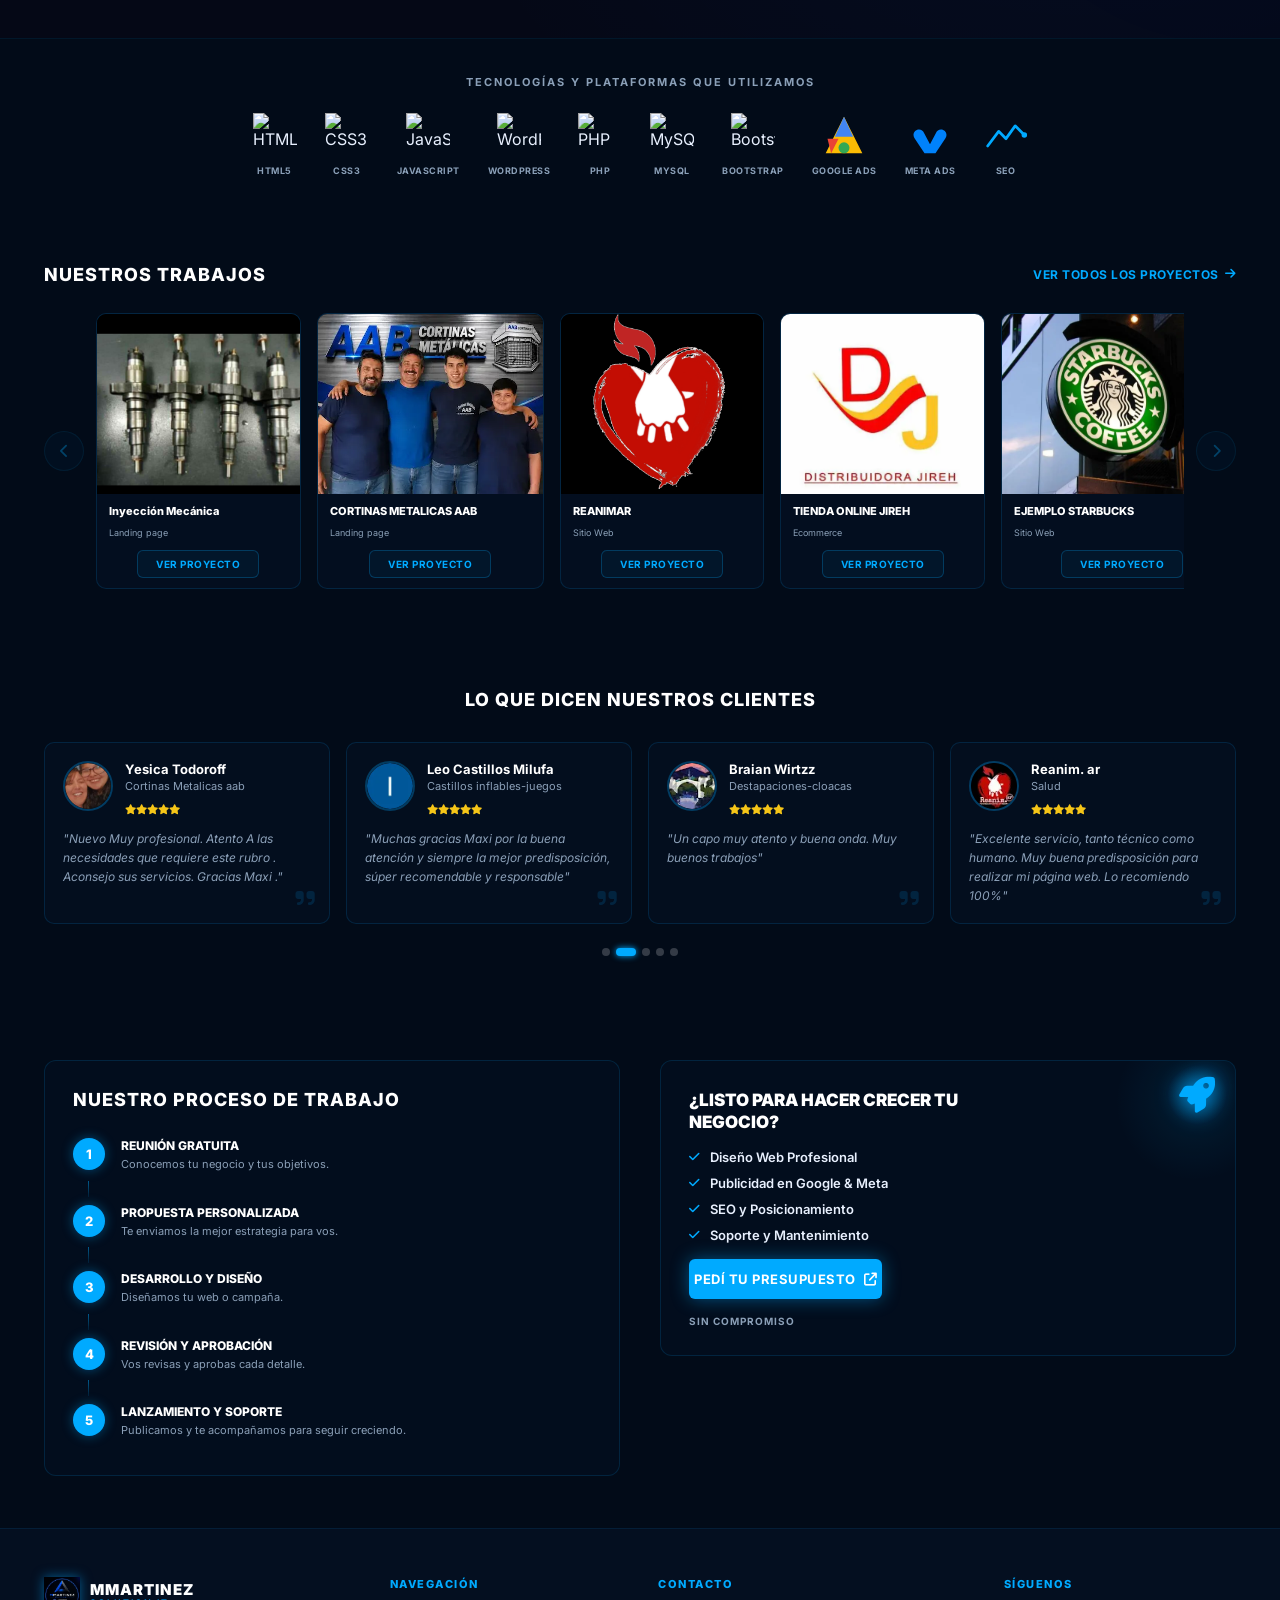
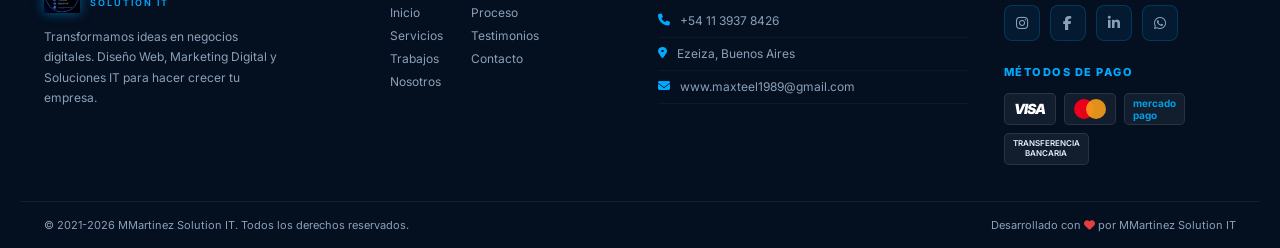
==== commit b0498a94: "grandes-cambios" ====
--- a/index.html
+++ b/index.html
@@ -264,99 +264,106 @@
           <span class="logo-sub">SOLUTION IT</span>
         </div>
       </a>
-      <nav class="nav-desktop">
-        <a href="#inicio" class="nav-link active">INICIO</a>
-      <!-- <a href="#servicios" class="nav-link">SERVICIOS</a>--> 
-      <!-- =========================================================
-     SERVICIOS - MENÚ DESPLEGABLE
-     Cada "#" será reemplazado posteriormente por la URL
-     de la página específica correspondiente.
+     <!-- =========================================================
+     NAVEGACIÓN DESKTOP
+     Servicios funciona como menú desplegable.
+     El botón NO navega a ninguna sección.
      ========================================================= -->
-
-<div class="nav-dropdown">
-
-  <a href="#servicios" class="nav-link nav-dropdown__trigger">
-    SERVICIOS
-    <i class="fa-solid fa-chevron-down" aria-hidden="true"></i>
-  </a>
-
-  <div class="nav-dropdown__menu">
-
-    <!-- Servicio 1 -->
-    <a href="#" class="nav-dropdown__item">
-      <i class="fa-solid fa-globe" aria-hidden="true"></i>
-      <span>
-        <strong>Diseño Web</strong>
-        <small>Páginas web profesionales</small>
-      </span>
-    </a>
-
-    <!-- Servicio 2 -->
-    <a href="#" class="nav-dropdown__item">
-      <i class="fa-solid fa-bullseye" aria-hidden="true"></i>
-      <span>
-        <strong>Landing Pages</strong>
-        <small>Páginas enfocadas en conversiones</small>
-      </span>
-    </a>
-
-    <!-- Servicio 3 -->
-    <a href="#" class="nav-dropdown__item">
-      <i class="fa-solid fa-cart-shopping" aria-hidden="true"></i>
-      <span>
-        <strong>Tiendas Online</strong>
-        <small>Ecommerce para tu negocio</small>
-      </span>
-    </a>
-
-    <!-- Servicio 4 -->
-    <a href="#" class="nav-dropdown__item">
-      <i class="fa-solid fa-location-dot" aria-hidden="true"></i>
-      <span>
-        <strong>SEO Local</strong>
-        <small>Posicionamiento en Google Maps</small>
-      </span>
-    </a>
-
-    <!-- Servicio 5 -->
-    <a href="#" class="nav-dropdown__item">
-      <i class="fa-solid fa-magnifying-glass-chart" aria-hidden="true"></i>
-      <span>
-        <strong>SEO</strong>
-        <small>Posicionamiento orgánico en Google</small>
-      </span>
-    </a>
-
-    <!-- Servicio 6 -->
-    <a href="#" class="nav-dropdown__item">
-      <i class="fa-brands fa-google" aria-hidden="true"></i>
-      <span>
-        <strong>Google Ads</strong>
-        <small>Publicidad para captar clientes</small>
-      </span>
-    </a>
-
-    <!-- Servicio 7 -->
-    <a href="#" class="nav-dropdown__item">
-      <i class="fa-brands fa-meta" aria-hidden="true"></i>
-      <span>
-        <strong>Meta Ads</strong>
-        <small>Publicidad en Facebook e Instagram</small>
-      </span>
-    </a>
-
+<nav class="nav-desktop">
+
+  <a href="#inicio" class="nav-link active">INICIO</a>
+
+  <!-- ===== SERVICIOS / DROPDOWN DESKTOP ===== -->
+  <div class="nav-dropdown">
+
+    <button
+      type="button"
+      class="nav-link nav-dropdown__trigger"
+      aria-expanded="false"
+      aria-haspopup="true"
+    >
+      SERVICIOS
+      <i class="fa-solid fa-chevron-down" aria-hidden="true"></i>
+    </button>
+
+    <!-- ===== LISTA DESPLEGABLE DE SERVICIOS ===== -->
+    <div class="nav-dropdown__menu">
+
+      <!-- Servicio 1 -->
+      <a href="./paginas seo/diseno-web-ezeiza.html" class="nav-dropdown__item">
+        <i class="fa-solid fa-globe" aria-hidden="true"></i>
+        <span>
+          <strong>Diseño Web</strong>
+          <small>Páginas web profesionales</small>
+        </span>
+      </a>
+
+      <!-- Servicio 2 -->
+      <a href="./paginas seo/landing-page-ezeiza.html" class="nav-dropdown__item">
+        <i class="fa-solid fa-bullseye" aria-hidden="true"></i>
+        <span>
+          <strong>Landing Pages</strong>
+          <small>Páginas enfocadas en conversiones</small>
+        </span>
+      </a>
+
+      <!-- Servicio 3 -->
+      <a href="#" class="nav-dropdown__item">
+        <i class="fa-solid fa-cart-shopping" aria-hidden="true"></i>
+        <span>
+          <strong>Ficha Google My business</strong>
+          <small>Tu negocio en google map</small>
+        </span>
+      </a>
+
+      <!-- Servicio 4 -->
+      <a href="./paginas seo/seo-local-ezeiza.html" class="nav-dropdown__item">
+        <i class="fa-solid fa-location-dot" aria-hidden="true"></i>
+        <span>
+          <strong>SEO Local</strong>
+          <small>Posicionamiento en Google Maps</small>
+        </span>
+      </a>
+
+      <!-- Servicio 5 -->
+      <a href="./paginas seo/seo-local-ezeiza.html" class="nav-dropdown__item">
+        <i class="fa-solid fa-magnifying-glass-chart" aria-hidden="true"></i>
+        <span>
+          <strong>SEO</strong>
+          <small>Posicionamiento orgánico en Google</small>
+        </span>
+      </a>
+
+      <!-- Servicio 6 -->
+      <a href="./paginas seo/google-ads-ezeiza.html" class="nav-dropdown__item">
+        <i class="fa-brands fa-google" aria-hidden="true"></i>
+        <span>
+          <strong>Google Ads</strong>
+          <small>Publicidad para captar clientes</small>
+        </span>
+      </a>
+
+      <!-- Servicio 7 -->
+      <a href="./paginas seo/meta-ads-ezeiza.html" class="nav-dropdown__item">
+        <i class="fa-brands fa-meta" aria-hidden="true"></i>
+        <span>
+          <strong>Meta Ads</strong>
+          <small>Publicidad en Facebook e Instagram</small>
+        </span>
+      </a>
+
+    </div>
   </div>
 
-</div>
-
-
-
-        <a href="#trabajos" class="nav-link">TRABAJOS</a>
-        <a href="#nosotros" class="nav-link">NOSOTROS</a>
-        <a href="#proceso" class="nav-link">PROCESO</a>
-        <a href="#testimonios" class="nav-link">TESTIMONIOS</a>
-        <a href="#contacto" class="nav-link">CONTACTO</a>
-      </nav>
+  <a href="#trabajos" class="nav-link">TRABAJOS</a>
+  <a href="#nosotros" class="nav-link">NOSOTROS</a>
+  <a href="#proceso" class="nav-link">PROCESO</a>
+  <a href="#testimonios" class="nav-link">TESTIMONIOS</a>
+  <a href="#contacto" class="nav-link">CONTACTO</a>
+
+</nav>
+
+
       <a href="https://wa.me/5491139378426" class="btn btn-primary header-cta">PEDÍ TU PRESUPUESTO <i class="fa-solid fa-arrow-up-right-from-square"></i></a>
       <button class="hamburger" id="hamburger" aria-label="Abrir menú principal">
         <i class="fa-solid fa-bars"></i>
@@ -364,7 +371,73 @@
     </div>
     <div class="mobile-menu" id="mobile-menu">
       <a href="#inicio" class="mobile-nav-link">INICIO</a>
-      <a href="#servicios" class="mobile-nav-link">SERVICIOS</a>
+     <!--  <a href="#servicios" class="mobile-nav-link">SERVICIOS</a>-->
+
+<!-- =========================================================
+     SERVICIOS - MENÚ DESPLEGABLE MOBILE
+     Los "#" serán reemplazados posteriormente por las URLs.
+     ========================================================= -->
+
+     <div class="mobile-services">
+
+      <button
+        type="button"
+        class="mobile-services__trigger"
+        aria-expanded="false"
+      >
+        <span>SERVICIOS</span>
+        <i class="fa-solid fa-chevron-down" aria-hidden="true"></i>
+      </button>
+    
+      <div class="mobile-services__menu">
+    
+        <!-- Servicio 1 -->
+        <a href="./paginas seo/diseno-web-ezeiza.html" class="mobile-services__item">
+          <i class="fa-solid fa-globe" aria-hidden="true"></i>
+          <span>Diseño Web</span>
+        </a>
+    
+        <!-- Servicio 2 -->
+        <a href="./paginas seo/landing-page-ezeiza.html" class="mobile-services__item">
+          <i class="fa-solid fa-bullseye" aria-hidden="true"></i>
+          <span>Landing Pages</span>
+        </a>
+    
+        <!-- Servicio 3 -->
+        <a href="#" class="mobile-services__item">
+          <i class="fa-solid fa-cart-shopping" aria-hidden="true"></i>
+          <span>Ficha Google My Business</span>
+        </a>
+    
+        <!-- Servicio 4 -->
+        <a href="./paginas seo/seo-local-ezeiza.html" class="mobile-services__item">
+          <i class="fa-solid fa-location-dot" aria-hidden="true"></i>
+          <span>SEO Local</span>
+        </a>
+    
+        <!-- Servicio 5 -->
+        <a href="./paginas seo/seo-local-ezeiza.html" class="mobile-services__item">
+          <i class="fa-solid fa-magnifying-glass-chart" aria-hidden="true"></i>
+          <span>SEO</span>
+        </a>
+    
+        <!-- Servicio 6 -->
+        <a href="./paginas seo/google-ads-ezeiza.html" class="mobile-services__item">
+          <i class="fa-brands fa-google" aria-hidden="true"></i>
+          <span>Google Ads</span>
+        </a>
+    
+        <!-- Servicio 7 -->
+        <a href="./paginas seo/meta-ads-ezeiza.html" class="mobile-services__item">
+          <i class="fa-brands fa-meta" aria-hidden="true"></i>
+          <span>Meta Ads</span>
+        </a>
+    
+      </div>
+    </div>
+
+
+
       <a href="#trabajos" class="mobile-nav-link">TRABAJOS</a>
       <a href="#nosotros" class="mobile-nav-link">NOSOTROS</a>
       <a href="#proceso" class="mobile-nav-link">PROCESO</a>
@@ -381,12 +454,12 @@
       <div class="hero-left" data-aos="fade-right">
         <span class="badge">AGENCIA DIGITAL</span>
         <h1 class="hero-title">
-         "Deja de ser invisible en Google. Atrea clientes listos
+         "Deja de ser invisible en Google. Atrae clientes listos
           <span class="highlight">para comprar con una web Profesional que trabaja para ti 24/7."</span>
         </h1>
         <p class="hero-sub">Diseño Web, Marketing Digital y Soluciones IT pensadas para hacer crecer tu empresa.</p>
         <div class="hero-buttons">
-          <a href="https://wa.me/5491139378426" class="btn btn-primary">"PIDE TU ASESORÌA GRATUITA HOY" <i class="fa-solid fa-arrow-up-right-from-square"></i></a>
+          <a href="https://wa.me/5491139378426" class="btn btn-primary">"TU ASESORÍA GRATUITA EN 24HS" <i class="fa-solid fa-arrow-up-right-from-square"></i></a>
           <a href="https://wa.me/5491139378426" class="btn btn-outline" target="_blank" rel="noopener">
             ESCRÍBENOS POR WHATSAPP <i class="fa-brands fa-whatsapp"></i>
           </a>
@@ -398,7 +471,7 @@
           </div>
           <div class="stat-item">
             <i class="fa-solid fa-trophy stat-icon"></i>
-            <span>Más de 20<br/>proyectos realizados</span>
+            <span>Mas de 20<br/>proyectos realizados</span>
           </div>
           <div class="stat-item">
             <i class="fa-solid fa-shield-halved stat-icon"></i>
@@ -481,7 +554,7 @@
     <div class="container">
 
       <div class="section-head">
-        <span class="section-eyebrow">SOLUCIONES PARA TU NEGOCIO</span>
+        <span class="section-eyebrow">SOLUCIONES PARA TU NEGOCIO : ZONA SUR  </span>
 
         <h2 class="section-title" id="combos-title">
           Elegí el <span class="text-gradient">combo ideal</span> para tu negocio
@@ -493,6 +566,194 @@
         </p>
       </div>
 
+
+      
+      <!-- =========================================
+           SERVICIOS EXPRESS
+           Productos de entrada
+      ========================================= -->
+      <section class="express-services" id="servicios-express">
+        <div class="express-services__container">
+      
+          <div class="express-services__header">
+            <span class="express-services__eyebrow">
+              SOLUCIONES EXPRESS
+            </span>
+      
+            <h2>
+              Empezá con lo que tu negocio necesita hoy
+            </h2>
+      
+            <p>
+              Servicios puntuales y accesibles para mejorar tu presencia
+              digital sin tener que contratar un paquete completo.
+            </p>
+          </div>
+      
+          <div class="express-services__grid">
+      
+            <!-- Google Business -->
+            <article class="express-card">
+      
+              <div class="express-card__top">
+                <span class="express-card__tag">
+                  Ficha Business
+                </span>
+      
+                <div class="express-card__icon" aria-hidden="true">
+                  <svg viewBox="0 0 24 24" fill="none">
+                    <path d="M12 21s7-6.1 7-12A7 7 0 0 0 5 9c0 5.9 7 12 7 12Z"
+                          stroke="currentColor"
+                          stroke-width="1.8"/>
+                    <circle cx="12" cy="9" r="2.5"
+                            stroke="currentColor"
+                            stroke-width="1.8"/>
+                  </svg>
+                </div>
+              </div>
+      
+              <h3>
+                Optimización y creación de Google Business
+              </h3>
+      
+              <p class="express-card__description">
+                Mejoramos la presencia de tu negocio en Google y Google Maps
+                para que tus clientes puedan encontrarte y contactarte más fácilmente.
+              </p>
+      
+              <ul class="express-card__features">
+                <li>Optimización del perfil</li>
+                <li>Creaciòn del perfil si es necesario</li>
+                <li>Categorías y servicios</li>
+                <li>Descripción y datos comerciales</li>
+                <li>Google Maps</li>
+                <li>Recomendaciones para reseñas</li>
+              </ul>
+      
+              <div class="express-card__bottom">
+                <div>
+                  <span class="express-card__price-label">
+                    Desde
+                  </span>
+      
+                  <strong class="express-card__price">
+                    $80.000
+                  </strong>
+                </div>
+      
+                <a
+                  href="https://wa.me/5491139378426"
+                  class="express-card__button"
+                  target="_blank"
+                  rel="noopener"
+                  aria-label="Consultar por optimización de Google Business"
+                >
+                  Consultar
+                </a>
+              </div>
+      
+            </article>
+      
+      
+            <!-- Landing Express -->
+            <article class="express-card express-card--featured">
+      
+              <div class="express-card__top">
+                <span class="express-card__tag">
+                  MÁS VENDIBLE
+                </span>
+      
+                <div class="express-card__icon" aria-hidden="true">
+                  <svg viewBox="0 0 24 24" fill="none">
+                    <rect x="3" y="4" width="18" height="16" rx="2"
+                          stroke="currentColor"
+                          stroke-width="1.8"/>
+                    <path d="M3 9h18"
+                          stroke="currentColor"
+                          stroke-width="1.8"/>
+                    <path d="M7 14h6M7 17h4"
+                          stroke="currentColor"
+                          stroke-width="1.8"
+                          stroke-linecap="round"/>
+                  </svg>
+                </div>
+              </div>
+      
+              <h3>
+                Landing Page Express
+              </h3>
+      
+              <p class="express-card__description">
+                Una página profesional, rápida y enfocada en convertir visitas
+                en consultas por WhatsApp.
+              </p>
+      
+              <ul class="express-card__features">
+                <li>Landing profesional de una página</li>
+                <li>Diseño responsive</li>
+                <li>Botón directo a WhatsApp</li>
+                <li>Google Maps</li>
+                <li>SEO técnico inicial</li>
+                <li>Publicación y configuración</li>
+              </ul>
+      
+              <div class="express-card__bottom">
+                <div>
+                  <span class="express-card__price-label">
+                    Precio lanzamiento
+                  </span>
+      
+                  <strong class="express-card__price">
+                    $180.000
+                  </strong>
+                </div>
+      
+                <a
+                  href="https://wa.me/5491139378426"
+                  class="express-card__button"
+                  target="_blank"
+                  rel="noopener"
+                  aria-label="Consultar por Landing Page Express"
+                >
+                  Consultar
+                </a>
+                <p class="pricing-card__notice">
+                  <i class="fa-solid fa-circle-info" aria-hidden="true"></i>
+                  La inversión no incluye Dominio,Hosting,certificado ssl
+                  en el precio del servicio.Es importante ser transparente desde el inicio sobre la renovación anual de dominio, hosting y SSL a partir del segundo año
+                </p>
+              </div>
+      
+            </article>
+      
+          </div>
+      
+          <div class="express-services__cta">
+            <p>
+              ¿Necesitás algo más completo?
+            </p>
+      
+            <a href="#pricing-section__grid" class="express-services__link">
+              Ver todos los combos
+              <span aria-hidden="true">→</span>
+            </a>
+          </div>
+      
+        </div>
+      </section>
+      
+      
+
+
+
+
+
+
+
+
+
+
+
       <div class="pricing-section__grid">
 
         <!-- ===== COMBO 1 ===== -->
@@ -522,7 +783,7 @@
             </span>
 
             <span class="pricing-card__price-value">
-              $180.000-Pago ùnico
+              $280.000
             </span>
           </div>
 
@@ -533,6 +794,12 @@
             </h4>
 
             <ul class="pricing-card__features">
+
+              <li>
+                <i class="fa-solid fa-check" aria-hidden="true"></i>
+                Optimización de Google Business Profile
+              </li>
+
               <li>
                 <i class="fa-solid fa-check" aria-hidden="true"></i>
                 Landing page express
@@ -579,7 +846,14 @@
                 <i class="fa-solid fa-check" aria-hidden="true"></i>
                 Configuración de Google Search Console
               </li>
+              <li>
+                <i class="fa-solid fa-check" aria-hidden="true"></i>
+                
+              </li>
             </ul>
+
+
+           
 
           </div>
 
@@ -631,7 +905,7 @@
             </span>
 
             <span class="pricing-card__price-value">
-              $250.000-Pago ùnico
+              $350.000
             </span>
           </div>
 
@@ -642,6 +916,17 @@
             </h4>
 
             <ul class="pricing-card__features">
+              <li>
+                <i class="fa-solid fa-check" aria-hidden="true"></i>
+               Set-Up inicial de Campañas publicitarias.
+              </li>
+
+              <li>
+              <i class="fa-solid fa-check" aria-hidden="true"></i>
+               Reforza tu presencia digital con anuncios especificos para clientes
+              </li>
+
+
               <li>
                 <i class="fa-solid fa-check" aria-hidden="true"></i>
                 Optimización de Google Business Profile
@@ -679,6 +964,8 @@
               La inversión publicitaria de Google Ads no está incluida
               en el precio del servicio.
             </p>
+
+      
 
           </div>
 
@@ -690,7 +977,7 @@
               class="pricing-card__button pricing-card__button--primary"
               aria-label="Consultar por el Combo Crecimiento Local"
             >
-              "QUIERO ATRAER MÀS CLIENTES"
+              "QUIERO ATRAER MÁS CLIENTES"
               <i class="fa-solid fa-arrow-right" aria-hidden="true"></i>
             </a>
           </div>
@@ -725,7 +1012,7 @@
             </span>
 
             <span class="pricing-card__price-value">
-              $320.000-Pago ùnico
+              $500.000
             </span>
           </div>
 
@@ -744,6 +1031,14 @@
               <li>
                 <i class="fa-solid fa-check" aria-hidden="true"></i>
                 Configuración inicial de Meta Ads
+              </li>
+              <li>
+                <i class="fa-solid fa-check" aria-hidden="true"></i>
+                Configuración de WhatsApp Bussines
+              </li>
+              <li>
+                <i class="fa-solid fa-check" aria-hidden="true"></i>
+                Configuración facebook,WhatsApp e instagram
               </li>
 
               <li>
@@ -895,7 +1190,7 @@
               </div>
               <div class="project-info">
                 <div>
-                  <h3>INYECCIÒN MECÀNICA</h3>
+                  <h3>Inyección Mecánica</h3>
                   <span class="project-type">Landing page</span>
                 </div>
                 <div class="project-stat">+180%<small>consultas</small></div>
@@ -916,7 +1211,7 @@
                   <h3>CORTINAS METALICAS AAB</h3>
                   <span class="project-type">Landing page</span>
                 </div>
-                <div class="project-stat">+120%<small>consultas</small></div>
+                <div class="project-stat">+40%<small>consultas</small></div>
               </div>
               <a
 href="https://maxweb2025.github.io/aabcortinasmetalicas/"
@@ -934,7 +1229,7 @@
                   <h3>REANIMAR</h3>
                   <span class="project-type">Sitio Web</span>
                 </div>
-                <div class="project-stat">+150%<small>consultas</small></div>
+                <div class="project-stat">+70%<small>consultas</small></div>
               </div>
               <a
               href="https://www.reanim.ar/"
@@ -952,7 +1247,7 @@
                   <h3>TIENDA ONLINE JIREH</h3>
                   <span class="project-type">Ecommerce</span>
                 </div>
-                <div class="project-stat">+200%<small>ventas online</small></div>
+                <div class="project-stat">+65%<small>ventas online</small></div>
               </div>
               <a
               href="https://maxweb2025.github.io/jireh/"
@@ -972,7 +1267,7 @@
                   <h3>EJEMPLO STARBUCKS</h3>
                   <span class="project-type">Sitio Web</span>
                 </div>
-                <div class="project-stat">+160%<small>contactos</small></div>
+                <div class="project-stat">+60%<small>contactos</small></div>
               </div>
               <a
               href="https://maxweb2025.github.io/starbuck-3/"
@@ -1171,8 +1466,8 @@
       <div class="footer-contact">
         <h4>CONTACTO</h4>
         <a href="tel:+5491139378426"><i class="fa-solid fa-phone"></i> +54 11 3937 8426</a>
-        <a href="https://maps.app.goo.gl/RyAsfLASDH2p6aadA"><i class="fa-solid fa-location-dot"></i> Echeto 63, Ezeiza, Buenos Aires</a>
-        <a href="mailto:maxteel1989@gmail.com"> <i class="fa-solid fa-envelope"></i> maxteel1989@gmail.com</a>
+        <a href="https://maps.app.goo.gl/RyAsfLASDH2p6aadA"><i class="fa-solid fa-location-dot"></i>Ezeiza, Buenos Aires</a>
+        <a href="mailto:maxteel1989@gmail.com"> <i class="fa-solid fa-envelope"></i> www.maxteel1989@gmail.com</a>
       </div>
       <!-- Redes -->
       <div class="footer-social">
--- a/style.css
+++ b/style.css
@@ -965,6 +965,88 @@
   .orb-feat small { font-size: 7px; }
  
 } 
+
+/* ===== RESPONSIVE ===== */
+@media (max-width: 1100px) {
+  .hero-grid { grid-template-columns: 1fr auto; }
+  .hero-right { display: none; }
+  .orb-wrapper { width: 280px; height: 280px; }
+  .orb-ring-outer { width: 280px; height: 280px; }
+  .orb-ring-mid { width: 244px; height: 244px; }
+  .orb-ring-inner { width: 210px; height: 210px; }
+  .testimonios-grid { grid-template-columns: repeat(2, 1fr); }
+  .footer-grid { grid-template-columns: 1fr 1fr; }
+  .project-card { min-width: calc(33.33% - 11px); }
+}
+
+@media (max-width: 900px) {
+  .proceso-cta-grid { grid-template-columns: 1fr; }
+  .hero-stats-row { grid-template-columns: repeat(2, 1fr); }
+}
+
+@media (max-width: 768px) {
+  .nav-desktop { display: none; }
+  .header-cta { display: none; }
+  .hamburger { display: flex; }
+  .hero-grid { grid-template-columns: 1fr; justify-items: center; }
+  .hero-left { text-align: center; align-items: center; }
+  .hero-left .hero-buttons { justify-content: center; }
+  .hero-left .hero-stats-row { justify-content: center; }
+  .hero-center { display: flex; justify-content: center; align-items: center; padding-top: 10px; order: -1; }
+  .orb-wrapper { width: 260px; height: 260px; }
+  .orb-ring-outer { width: 260px; height: 260px; }
+  .orb-ring-mid { width: 226px; height: 226px; }
+  .orb-ring-inner { width: 192px; height: 192px; }
+  .orb-glow { width: 170px; height: 170px; }
+  .project-stat { display: none; }
+  .badge { padding: 4px 4px; margin: 20px; }
+  .testimonios-grid { grid-template-columns: 1fr; }
+  .footer-grid { grid-template-columns: 1fr; gap: 32px; }
+  .footer-brand, .footer-nav, .footer-contact, .footer-social { text-align: center; align-items: center; }
+  .footer-nav-cols { justify-content: center; }
+  .footer-contact a { justify-content: center; }
+  .social-icons { justify-content: center; }
+  .payment-methods { justify-content: center; }
+  .mobile-bottom-nav { display: flex; padding: 3px; }
+
+  /* AJUSTE DE MARGEN INFERIOR (BOTTOM OFFSET) */
+  .whatsapp-float { 
+    bottom: 90px; /* Aumentado a 90px para despejar la barra inferior */
+    z-index: 999; /* Asegura que quede siempre visible por encima */
+  }
+
+  .project-card { min-width: calc(80vw - 32px); }
+  .footer-bottom { flex-direction: column; text-align: center; gap: 8px; }
+  .footer { padding-bottom: 90px; }
+}
+
+@media (max-width: 480px) {
+  .hero-buttons { flex-direction: column; }
+  .hero-stats-row { grid-template-columns: repeat(2, 1fr); }
+  .tech-grid { gap: 20px; }
+  .section-header-row { flex-direction: column; align-items: flex-start; }
+  .orb-wrapper { width: 220px; height: 220px; }
+  .orb-ring-outer { width: 220px; height: 220px; }
+  .orb-ring-mid { width: 192px; height: 192px; }
+  .orb-ring-inner { width: 164px; height: 164px; }
+  .orb-glow { width: 140px; height: 140px; }
+  .orb-logo img { width: 48px; height: 48px; }
+  .orb-brand-name { font-size: 12px; }
+  .orb-brand-sub { font-size: 7px; }
+  .orb-feat { font-size: 8px; }
+  .orb-feat small { font-size: 7px; }
+  .btn-ver-proyecto { 
+    justify-content: center;
+    align-items: center;
+    margin: 6px 10px 10px;
+    text-align: center;
+  }
+}
+
+.project-stat { display: none; }
+.project-image { height: 100px; overflow: hidden; }
+
+/*
 @media (max-width: 320px) {
   .hero-buttons { flex-direction: column; }
   .hero-stats-row { grid-template-columns: repeat(2, 1fr); }
@@ -985,39 +1067,80 @@
     margin: 6px 10px 10px;
     text-align: center;}
    
-}
+
 .project-stat {display:none;}
-.project-image{height: 100px; overflow: hidden;}
-
-/********combos**************************/
+.project-image{height: 100px; overflow: hidden;}*/
+
+
 /* =========================================================
-   COMBOS / PRICING
-   Metodología BEM
+   COMBOS / SOLUCIONES
+   ESTÉTICA MMARTINEZ SOLUTION IT
    ========================================================= */
 
    .pricing-section {
     position: relative;
-    padding: 70px 0;
+    padding: 90px 0;
+    background:
+      radial-gradient(
+        circle at 15% 20%,
+        rgba(0, 191, 255, 0.07),
+        transparent 34%
+      ),
+      radial-gradient(
+        circle at 85% 80%,
+        rgba(0, 102, 255, 0.07),
+        transparent 34%
+      ),
+      #050816;
     overflow: hidden;
   }
   
   .pricing-section::before {
     content: "";
     position: absolute;
-    width: 420px;
-    height: 420px;
-    top: 10%;
+    width: 520px;
+    height: 520px;
+    top: 8%;
     left: 50%;
     transform: translateX(-50%);
-    background: rgba(59, 130, 246, 0.06);
+    background: rgba(0, 191, 255, 0.045);
     border-radius: 50%;
-    filter: blur(100px);
+    filter: blur(120px);
+    pointer-events: none;
+  }
+  
+  .pricing-section::after {
+    content: "";
+    position: absolute;
+    width: 280px;
+    height: 280px;
+    right: -100px;
+    bottom: 5%;
+    background: rgba(0, 102, 255, 0.045);
+    border-radius: 50%;
+    filter: blur(90px);
     pointer-events: none;
   }
   
   .pricing-section .container {
     position: relative;
     z-index: 1;
+  }
+  
+  
+  /* =========================================================
+     CABECERA
+     ========================================================= */
+  
+  .pricing-section .section-head {
+    position: relative;
+    z-index: 1;
+  }
+  
+  .combos__head .section-eyebrow,
+  .combos__head .section-title,
+  .combos__description {
+    text-align: center;
   }
   
   .pricing-section__intro {
@@ -1026,25 +1149,26 @@
     color: var(--text-muted);
     font-size: 15px;
     line-height: 1.7;
-  }
-  
-  .combos__head .section-eyebrow,
-.combos__head .section-title,
-.combos__description {
-  text-align: center;
-}
-  /* ---------- Grid ---------- */
+    text-align: center;
+  }
+  
+  
+  /* =========================================================
+     GRID
+     ========================================================= */
   
   .pricing-section__grid {
     display: grid;
     grid-template-columns: repeat(3, minmax(0, 1fr));
-    gap: 20px;
+    gap: 22px;
     align-items: stretch;
-    margin-top: 42px;
-  }
-  
-  
-  /* ---------- Card ---------- */
+    margin-top: 44px;
+  }
+  
+  
+  /* =========================================================
+     TARJETA
+     ========================================================= */
   
   .pricing-card {
     position: relative;
@@ -1052,11 +1176,25 @@
     flex-direction: column;
     min-width: 0;
     height: 100%;
-    background: rgba(13, 26, 53, 0.55);
-    border: 1px solid var(--border);
-    border-radius: var(--radius-lg);
+  
+    background:
+      linear-gradient(
+        180deg,
+        rgba(12, 30, 58, 0.92) 0%,
+        rgba(6, 18, 38, 0.96) 100%
+      );
+  
+    border: 1px solid rgba(0, 191, 255, 0.18);
+    border-radius: 20px;
+  
     padding: 30px 24px 24px;
+  
     overflow: hidden;
+  
+    box-shadow:
+      0 18px 45px rgba(0, 0, 0, 0.30),
+      inset 0 1px 0 rgba(255, 255, 255, 0.025);
+  
     transition:
       transform 0.3s ease,
       border-color 0.3s ease,
@@ -1064,69 +1202,146 @@
       background 0.3s ease;
   }
   
+  
+  /* brillo superior */
+  
+  .pricing-card::before {
+    content: "";
+    position: absolute;
+    top: 0;
+    left: 10%;
+    width: 80%;
+    height: 1px;
+  
+    background: linear-gradient(
+      90deg,
+      transparent,
+      rgba(0, 191, 255, 0.45),
+      transparent
+    );
+  
+    opacity: 0.6;
+  }
+  
+  
+  /* brillo lateral muy sutil */
+  
+  .pricing-card::after {
+    content: "";
+    position: absolute;
+    width: 180px;
+    height: 180px;
+    top: -100px;
+    right: -80px;
+  
+    background: rgba(0, 191, 255, 0.055);
+    border-radius: 50%;
+    filter: blur(50px);
+  
+    pointer-events: none;
+  }
+  
+  
   .pricing-card:hover {
-    transform: translateY(-5px);
-    border-color: var(--border-hover);
-    background: rgba(13, 26, 53, 0.78);
-    box-shadow: 0 18px 50px rgba(59, 130, 246, 0.14);
-  }
-  
-  
-  /* ---------- Card destacada ---------- */
-  
-  .pricing-card--featured {
-    border-color: rgba(59, 130, 246, 0.65);
+    transform: translateY(-6px);
+  
+    border-color: rgba(0, 191, 255, 0.45);
+  
     background:
       linear-gradient(
         180deg,
-        rgba(30, 58, 138, 0.25) 0%,
-        rgba(13, 26, 53, 0.65) 45%,
-        rgba(13, 26, 53, 0.55) 100%
+        rgba(13, 34, 67, 0.96) 0%,
+        rgba(6, 18, 38, 0.98) 100%
       );
+  
     box-shadow:
-      0 18px 60px rgba(59, 130, 246, 0.15),
-      inset 0 1px 0 rgba(255, 255, 255, 0.04);
-  }
+      0 24px 60px rgba(0, 0, 0, 0.42),
+      0 0 28px rgba(0, 191, 255, 0.08);
+  }
+  
+  
+  /* =========================================================
+     TARJETA DESTACADA
+     ========================================================= */
+  
+  .pricing-card--featured {
+    border-color: rgba(0, 191, 255, 0.48);
+  
+    background:
+      linear-gradient(
+        180deg,
+        rgba(11, 39, 76, 0.96) 0%,
+        rgba(7, 22, 45, 0.98) 50%,
+        rgba(5, 16, 34, 0.98) 100%
+      );
+  
+    box-shadow:
+      0 20px 60px rgba(0, 0, 0, 0.40),
+      0 0 35px rgba(0, 191, 255, 0.08),
+      inset 0 1px 0 rgba(255, 255, 255, 0.035);
+  }
+  
   
   .pricing-card--featured:hover {
-    border-color: var(--blue-400);
+    border-color: rgba(0, 191, 255, 0.70);
+  
     box-shadow:
-      0 22px 65px rgba(59, 130, 246, 0.22),
-      inset 0 1px 0 rgba(255, 255, 255, 0.05);
-  }
-  
-  
-  /* ---------- Badge Más elegido ---------- */
+      0 25px 70px rgba(0, 0, 0, 0.45),
+      0 0 40px rgba(0, 191, 255, 0.13),
+      inset 0 1px 0 rgba(255, 255, 255, 0.045);
+  }
+  
+  
+  /* =========================================================
+     BADGE "MÁS ELEGIDO"
+     ========================================================= */
   
   .pricing-card__popular {
     position: absolute;
-    margin-top: 5px;
+  
     top: 0;
     left: 50%;
+  
     transform: translate(-50%, -1px);
+  
     display: inline-flex;
     align-items: center;
     justify-content: center;
     gap: 7px;
+  
     min-width: 145px;
+  
     padding: 7px 16px;
-    background: var(--grad-blue);
-    color: var(--white);
+  
+    background: linear-gradient(
+      135deg,
+      #00BFFF,
+      #0066FF
+    );
+  
+    color: #ffffff;
+  
     border-radius: 0 0 10px 10px;
+  
     font-size: 11px;
     font-weight: 800;
+  
     letter-spacing: 0.7px;
     text-transform: uppercase;
+  
     white-space: nowrap;
-    box-shadow: 0 7px 20px rgba(59, 130, 246, 0.3);
-  }
-  
-  
-  /* ---------- Header de la card ---------- */
+  
+    box-shadow:
+      0 8px 24px rgba(0, 102, 255, 0.28);
+  }
+  
+  
+  /* =========================================================
+     HEADER DE LA CARD
+     ========================================================= */
   
   .pricing-card__header {
     padding-top: 4px;
-   
   }
   
   .pricing-card--featured .pricing-card__header {
@@ -1134,174 +1349,265 @@
   }
   
   
-  /* ---------- Icono ---------- */
+  /* =========================================================
+     ICONO
+     ========================================================= */
   
   .pricing-card__icon {
     width: 50px;
     height: 50px;
+  
     display: grid;
     place-items: center;
+  
     margin-bottom: 18px;
-    border-radius: 12px;
-    background: rgba(59, 130, 246, 0.12);
-    border: 1px solid var(--border);
-    color: var(--blue-400);
+  
+    border-radius: 13px;
+  
+    background:
+      linear-gradient(
+        135deg,
+        rgba(0, 191, 255, 0.12),
+        rgba(0, 102, 255, 0.08)
+      );
+  
+    border: 1px solid rgba(0, 191, 255, 0.20);
+  
+    color: #00BFFF;
+  
     font-size: 21px;
-  }
-  
-  
-  /* ---------- Eyebrow ---------- */
+  
+    box-shadow:
+      0 0 22px rgba(0, 191, 255, 0.05);
+  }
+  
+  
+  /* =========================================================
+     EYEBROW
+     ========================================================= */
   
   .pricing-card__eyebrow {
     display: block;
+  
     margin-bottom: 7px;
-    color: var(--blue-400);
+  
+    color: #00BFFF;
+  
     font-size: 10px;
     font-weight: 800;
+  
     letter-spacing: 1.5px;
-  }
-  
-  
-  /* ---------- Título ---------- */
+    text-transform: uppercase;
+  }
+  
+  
+  /* =========================================================
+     TÍTULO
+     ========================================================= */
   
   .pricing-card__title {
-    color: var(--white);
+    color: #ffffff;
+  
     font-size: 24px;
     font-weight: 800;
+  
     line-height: 1.2;
     letter-spacing: -0.02em;
+  
     margin-bottom: 10px;
-   
-  }
-  
-  
-  /* ---------- Descripción ---------- */
+  }
+  
+  
+  /* =========================================================
+     DESCRIPCIÓN
+     ========================================================= */
   
   .pricing-card__description {
     min-height: 76px;
-    color: var(--text-muted);
+  
+    color: #B8C2D1;
+  
     font-size: 13px;
     line-height: 1.6;
-    
-  }
-  
-  
-  /* ---------- Precio ---------- */
+  }
+  
+  
+  /* =========================================================
+     PRECIO
+     ========================================================= */
   
   .pricing-card__price {
     display: flex;
     flex-direction: column;
+  
     gap: 3px;
+  
     margin: 24px 0;
     padding: 18px 0;
-    border-top: 1px solid var(--border);
-    border-bottom: 1px solid var(--border);
-  }
+  
+    border-top: 1px solid rgba(0, 191, 255, 0.13);
+    border-bottom: 1px solid rgba(0, 191, 255, 0.13);
+  }
+  
   
   .pricing-card__price-label {
-    color: var(--text-dim);
+    color: #7F8DA3;
+  
     font-size: 11px;
     font-weight: 500;
   }
   
+  
   .pricing-card__price-value {
-    color: var(--white);
+    color: #ffffff;
+  
     font-size: 28px;
     font-weight: 800;
+  
     line-height: 1.2;
   }
   
   
-  /* ---------- Cuerpo ---------- */
+  /* =========================================================
+     CUERPO
+     ========================================================= */
   
   .pricing-card__body {
     flex: 1;
   }
   
+  
   .pricing-card__features-title {
-    color: var(--white);
+    color: #ffffff;
+  
     font-size: 13px;
     font-weight: 700;
+  
     margin-bottom: 15px;
   }
   
   
-  /* ---------- Lista de características ---------- */
+  /* =========================================================
+     LISTA DE CARACTERÍSTICAS
+     ========================================================= */
   
   .pricing-card__features {
     display: flex;
     flex-direction: column;
+  
     gap: 11px;
-  }
+  
+    padding: 0;
+    margin: 0;
+  
+    list-style: none;
+  }
+  
   
   .pricing-card__features li {
     display: flex;
     align-items: flex-start;
+  
     gap: 10px;
-    color: var(--text-muted);
+  
+    color: #B8C2D1;
+  
     font-size: 13px;
     line-height: 1.45;
   }
   
+  
   .pricing-card__features li i {
     flex-shrink: 0;
+  
     width: 17px;
+  
     margin-top: 3px;
-    color: var(--blue-400);
+  
+    color: #00BFFF;
+  
     font-size: 11px;
   }
   
   
-  /* ---------- Avisos de inversión publicitaria ---------- */
+  /* =========================================================
+     AVISOS
+     ========================================================= */
   
   .pricing-card__notices {
     display: flex;
     flex-direction: column;
+  
     gap: 8px;
+  
     margin-top: 20px;
   }
+  
   
   .pricing-card__notice {
     display: flex;
     align-items: flex-start;
+  
     gap: 9px;
+  
+    margin: 20px 0 0;
     padding: 11px 12px;
-    border: 1px solid rgba(59, 130, 246, 0.16);
-    border-radius: var(--radius-sm);
-    background: rgba(59, 130, 246, 0.06);
-    color: var(--text-muted);
+  
+    border: 1px solid rgba(0, 191, 255, 0.13);
+    border-radius: 10px;
+  
+    background:
+      rgba(0, 191, 255, 0.045);
+  
+    color: #9DAABD;
+  
     font-size: 11px;
     line-height: 1.5;
   }
   
+  
   .pricing-card__notice i {
     flex-shrink: 0;
+  
     margin-top: 2px;
-    color: var(--blue-400);
-  }
-  
-  
-  /* ---------- Footer de card ---------- */
+  
+    color: #00BFFF;
+  }
+  
+  
+  /* =========================================================
+     FOOTER DE CARD
+     ========================================================= */
   
   .pricing-card__footer {
     margin-top: 28px;
   }
   
   
-  /* ---------- Botones ---------- */
+  /* =========================================================
+     BOTONES
+     ========================================================= */
   
   .pricing-card__button {
     display: flex;
     align-items: center;
     justify-content: center;
+  
     gap: 9px;
+  
     width: 100%;
     min-height: 48px;
+  
     padding: 12px 18px;
+  
     border-radius: 10px;
+  
     font-size: 13px;
     font-weight: 700;
+  
     text-align: center;
+    text-decoration: none;
+  
     transition:
       transform 0.25s ease,
       background 0.25s ease,
@@ -1309,42 +1615,76 @@
       box-shadow 0.25s ease;
   }
   
+  
   .pricing-card__button:hover {
     transform: translateY(-2px);
   }
   
+  
+  /* botón secundario */
+  
   .pricing-card__button--outline {
-    color: var(--text);
-    background: rgba(255, 255, 255, 0.03);
-    border: 1px solid var(--border);
-  }
+    color: #DCE5F2;
+  
+    background: rgba(255, 255, 255, 0.025);
+  
+    border: 1px solid rgba(0, 191, 255, 0.18);
+  }
+  
   
   .pricing-card__button--outline:hover {
-    color: var(--white);
-    background: rgba(59, 130, 246, 0.10);
-    border-color: var(--border-hover);
-  }
+    color: #ffffff;
+  
+    background:
+      rgba(0, 191, 255, 0.08);
+  
+    border-color:
+      rgba(0, 191, 255, 0.42);
+  
+    box-shadow:
+      0 8px 24px rgba(0, 191, 255, 0.06);
+  }
+  
+  
+  /* botón principal */
   
   .pricing-card__button--primary {
-    color: var(--white);
-    background: var(--grad-blue);
-    border: 1px solid rgba(96, 165, 250, 0.5);
-    box-shadow: 0 8px 24px rgba(59, 130, 246, 0.28);
-  }
+    color: #ffffff;
+  
+    background:
+      linear-gradient(
+        135deg,
+        #00BFFF 0%,
+        #0066FF 100%
+      );
+  
+    border: 1px solid rgba(0, 191, 255, 0.45);
+  
+    box-shadow:
+      0 9px 26px rgba(0, 102, 255, 0.25);
+  }
+  
   
   .pricing-card__button--primary:hover {
-    box-shadow: 0 12px 32px rgba(59, 130, 246, 0.4);
-  }
-  
-  
-  /* ---------- Nota general ---------- */
+    box-shadow:
+      0 13px 34px rgba(0, 102, 255, 0.36);
+  }
+  
+  
+  /* =========================================================
+     NOTA GENERAL
+     ========================================================= */
   
   .pricing-section__note {
     max-width: 850px;
+  
     margin: 26px auto 0;
-    color: var(--text-dim);
+  
+    color: #7F8DA3;
+  
     font-size: 11px;
     line-height: 1.6;
+  
     text-align: center;
   }
   
@@ -1354,7 +1694,7 @@
      ========================================================= */
   
   .pricing-card__button:focus-visible {
-    outline: 3px solid var(--blue-300);
+    outline: 3px solid rgba(0, 191, 255, 0.65);
     outline-offset: 3px;
   }
   
@@ -1366,7 +1706,7 @@
   @media (max-width: 1024px) {
   
     .pricing-section {
-      padding: 60px 0;
+      padding: 70px 0;
     }
   
     .pricing-section__grid {
@@ -1376,8 +1716,10 @@
   
     .pricing-card--featured {
       grid-column: 1 / -1;
+  
       max-width: 560px;
       width: 100%;
+  
       justify-self: center;
     }
   
@@ -1385,7 +1727,7 @@
       min-height: auto;
       text-align: center;
     }
- 
+  
   }
   
   
@@ -1396,7 +1738,7 @@
   @media (max-width: 768px) {
   
     .pricing-section {
-      padding: 55px 0;
+      padding: 60px 0;
     }
   
     .pricing-section__intro {
@@ -1405,13 +1747,16 @@
   
     .pricing-section__grid {
       grid-template-columns: 1fr;
+  
       gap: 16px;
-      margin-top: 32px;
+  
+      margin-top: 34px;
     }
   
     .pricing-card,
     .pricing-card--featured {
       grid-column: auto;
+  
       max-width: none;
       width: 100%;
     }
@@ -1420,18 +1765,17 @@
       min-height: auto;
     }
   
-  
   }
   
   
   /* =========================================================
      RESPONSIVE - MOBILE
      ========================================================= */
-  
+ 
   @media (max-width: 480px) {
   
     .pricing-section {
-      padding: 50px 0;
+      padding: 52px 0;
     }
   
     .pricing-section__intro {
@@ -1440,13 +1784,14 @@
     }
   
     .pricing-section__grid {
-      margin-top: 28px;
+      margin-top: 30px;
       gap: 14px;
     }
   
     .pricing-card {
       padding: 26px 20px 20px;
-      border-radius: var(--radius);
+  
+      border-radius: 17px;
     }
   
     .pricing-card--featured .pricing-card__header {
@@ -1456,7 +1801,9 @@
     .pricing-card__icon {
       width: 46px;
       height: 46px;
+  
       margin-bottom: 16px;
+  
       font-size: 19px;
     }
   
@@ -1495,11 +1842,9 @@
       font-size: 10.5px;
     }
   
-   
-     
-  }
-  
-  
+  }
+  
+
   /* =========================================================
      RESPONSIVE - 320px
      ========================================================= */
@@ -1524,10 +1869,14 @@
   
     .pricing-card__popular {
       min-width: 132px;
+  
       padding: 6px 12px;
+  
       font-size: 10px;
     }
-  }
+  
+  }
+  
 /* =========================================================
    ENLACE INTERNO SEO
    ========================================================= */
@@ -1843,7 +2192,1690 @@
   
   }
 
-
-
-
-  +/* =========================================================
+   SERVICIOS - MENÚ DESPLEGABLE
+   Desktop + Responsive
+   ========================================================= */
+
+/* ===== CONTENEDOR DEL DROPDOWN ===== */
+
+.nav-dropdown {
+  position: relative;
+  display: flex;
+  align-items: center;
+}
+
+/* ===== BOTÓN SERVICIOS ===== */
+
+.nav-dropdown__trigger {
+  display: inline-flex;
+  align-items: center;
+  gap: 7px;
+  background: transparent;
+  border: none;
+  font-family: inherit;
+  cursor: pointer;
+}
+
+/* Flecha del menú */
+
+.nav-dropdown__trigger i {
+  font-size: 8px;
+  transition: transform 0.25s ease;
+}
+
+/* Rotación de la flecha cuando el menú está abierto */
+
+.nav-dropdown.open .nav-dropdown__trigger i {
+  transform: rotate(180deg);
+}
+
+/* ===== MENÚ DESPLEGABLE DESKTOP ===== */
+
+.nav-dropdown__menu {
+  position: absolute;
+  top: calc(100% + 14px);
+  left: 50%;
+  transform: translateX(-50%) translateY(-8px);
+
+  width: 290px;
+
+  display: flex;
+  flex-direction: column;
+
+  padding: 8px;
+
+  background: rgba(4, 15, 32, 0.98);
+  backdrop-filter: blur(18px);
+  -webkit-backdrop-filter: blur(18px);
+
+  border: 1px solid rgba(0, 170, 255, 0.18);
+  border-radius: 12px;
+
+  box-shadow:
+    0 18px 45px rgba(0, 0, 0, 0.45),
+    0 0 25px rgba(0, 170, 255, 0.08);
+
+  opacity: 0;
+  visibility: hidden;
+  pointer-events: none;
+
+  transition:
+    opacity 0.2s ease,
+    transform 0.2s ease,
+    visibility 0.2s ease;
+
+  z-index: 200;
+}
+
+/* Pequeño indicador superior */
+
+.nav-dropdown__menu::before {
+  content: "";
+
+  position: absolute;
+
+  top: -6px;
+  left: 50%;
+
+  width: 11px;
+  height: 11px;
+
+  background: rgba(4, 15, 32, 0.98);
+
+  border-left: 1px solid rgba(0, 170, 255, 0.18);
+  border-top: 1px solid rgba(0, 170, 255, 0.18);
+
+  transform: translateX(-50%) rotate(45deg);
+}
+
+/* ===== MENÚ ABIERTO ===== */
+
+.nav-dropdown.open .nav-dropdown__menu {
+  opacity: 1;
+  visibility: visible;
+  pointer-events: auto;
+
+  transform: translateX(-50%) translateY(0);
+}
+
+/* ===== ITEM DEL MENÚ ===== */
+
+.nav-dropdown__item {
+  display: flex;
+  align-items: center;
+  gap: 12px;
+
+  padding: 11px 12px;
+
+  border-radius: 8px;
+
+  color: var(--text);
+  transition:
+    background 0.2s ease,
+    transform 0.2s ease;
+}
+
+/* Icono */
+
+.nav-dropdown__item > i {
+  width: 30px;
+  height: 30px;
+
+  display: flex;
+  align-items: center;
+  justify-content: center;
+
+  flex-shrink: 0;
+
+  color: var(--blue);
+
+  background: rgba(0, 170, 255, 0.08);
+
+  border: 1px solid rgba(0, 170, 255, 0.12);
+
+  border-radius: 7px;
+
+  font-size: 12px;
+
+  transition:
+    background 0.2s ease,
+    color 0.2s ease;
+}
+
+/* Texto */
+
+.nav-dropdown__item span {
+  display: flex;
+  flex-direction: column;
+  gap: 2px;
+}
+
+.nav-dropdown__item strong {
+  color: #fff;
+
+  font-size: 11px;
+  font-weight: 800;
+}
+
+.nav-dropdown__item small {
+  color: var(--text-dim);
+
+  font-size: 9px;
+  line-height: 1.3;
+}
+
+/* ===== HOVER ITEM ===== */
+
+.nav-dropdown__item:hover {
+  background: rgba(0, 170, 255, 0.08);
+  transform: translateX(3px);
+}
+
+.nav-dropdown__item:hover > i {
+  color: #fff;
+  background: rgba(0, 170, 255, 0.18);
+}
+
+
+/* =========================================================
+   MOBILE - DROPDOWN SERVICIOS
+   ========================================================= */
+
+@media (max-width: 768px) {
+
+  /* El contenedor ocupa todo el ancho */
+
+  .mobile-services {
+    display: flex;
+    flex-direction: column;
+    width: 100%;
+  }
+
+  /* Botón SERVICIOS móvil */
+
+  .mobile-services__trigger {
+    width: 100%;
+
+    display: flex;
+    align-items: center;
+    justify-content: space-between;
+
+    padding: 12px 0;
+
+    background: transparent;
+    border: none;
+    border-bottom: 1px solid rgba(255,255,255,0.05);
+
+    color: var(--text-dim);
+
+    font-family: inherit;
+    font-size: 14px;
+    font-weight: 600;
+
+    text-align: left;
+    cursor: pointer;
+  }
+
+  /* Flecha móvil */
+
+  .mobile-services__trigger i {
+    font-size: 10px;
+    transition: transform 0.25s ease;
+  }
+
+  .mobile-services.open
+  .mobile-services__trigger i {
+    transform: rotate(180deg);
+  }
+
+  /* Submenú móvil */
+
+  .mobile-services__menu {
+    display: none;
+    flex-direction: column;
+
+    padding: 5px 0 8px 12px;
+
+    border-bottom: 1px solid rgba(255,255,255,0.05);
+  }
+
+  /* Mostrar submenú */
+
+  .mobile-services.open
+  .mobile-services__menu {
+    display: flex;
+  }
+
+  /* Item móvil */
+
+  .mobile-services__item {
+    display: flex;
+    align-items: center;
+    gap: 10px;
+
+    padding: 10px 0;
+
+    color: var(--text-dim);
+
+    font-size: 12px;
+    font-weight: 600;
+  }
+
+  .mobile-services__item i {
+    width: 24px;
+
+    color: var(--blue);
+
+    font-size: 11px;
+    text-align: center;
+  }
+
+  .mobile-services__item:hover {
+    color: var(--blue);
+  }
+
+}
+
+/* =========================================
+   SERVICIOS EXPRESS
+   MMARTINEZ SOLUTION IT
+   Integrado con la estética principal
+========================================= */
+
+.express-services {
+  position: relative;
+  padding: 80px 0;
+  background:
+    radial-gradient(
+      circle at 15% 20%,
+      rgba(59, 130, 246, 0.08),
+      transparent 35%
+    ),
+    radial-gradient(
+      circle at 85% 80%,
+      rgba(37, 99, 235, 0.07),
+      transparent 35%
+    ),
+    var(--bg-900);
+  overflow: hidden;
+}
+
+/* Brillo ambiental sutil */
+
+.express-services::before {
+  content: "";
+  position: absolute;
+  width: 420px;
+  height: 420px;
+  top: 5%;
+  left: 50%;
+  transform: translateX(-50%);
+  border-radius: 50%;
+  background: rgba(59, 130, 246, 0.045);
+  filter: blur(110px);
+  pointer-events: none;
+}
+
+/* Contenedor */
+
+.express-services__container {
+  position: relative;
+  z-index: 1;
+
+  width: 100%;
+  max-width: 1200px;
+  margin: 0 auto;
+  padding: 0 20px;
+}
+
+
+/* =========================================
+   CABECERA
+========================================= */
+
+.express-services__header {
+  max-width: 720px;
+  margin: 0 auto 42px;
+  text-align: center;
+}
+
+.express-services__eyebrow {
+  display: inline-block;
+  margin-bottom: 12px;
+
+  color: var(--blue-400);
+  font-size: 12px;
+  font-weight: 700;
+  letter-spacing: 2px;
+}
+
+.express-services__header h2 {
+  margin: 0;
+
+  color: var(--white);
+  font-size: clamp(24px, 3.5vw, 36px);
+  font-weight: 800;
+  line-height: 1.2;
+  letter-spacing: -0.01em;
+}
+
+.express-services__header p {
+  max-width: 620px;
+  margin: 16px auto 0;
+
+  color: var(--text-muted);
+  font-size: 14px;
+  line-height: 1.7;
+}
+
+
+/* =========================================
+   GRID
+========================================= */
+
+.express-services__grid {
+  display: grid;
+  grid-template-columns: repeat(2, minmax(0, 1fr));
+  gap: 20px;
+}
+
+
+/* =========================================
+   CARD
+========================================= */
+
+.express-card {
+  position: relative;
+
+  display: flex;
+  flex-direction: column;
+  
+
+  min-width: 0;
+  height: 100%;
+ 
+  padding: 28px 24px 24px;
+ 
+
+  background:
+    linear-gradient(
+      180deg,
+      rgba(13, 26, 53, 0.72) 0%,
+      rgba(10, 20, 40, 0.82) 100%
+    );
+
+  border: 1px solid var(--border);
+  border-radius: var(--radius);
+
+  box-shadow:
+    0 15px 45px rgba(0, 0, 0, 0.25),
+    inset 0 1px 0 rgba(255, 255, 255, 0.02);
+
+  backdrop-filter: blur(10px);
+  -webkit-backdrop-filter: blur(10px);
+
+  overflow: hidden;
+
+  transition:
+    transform 0.3s ease,
+    border-color 0.3s ease,
+    box-shadow 0.3s ease,
+    background 0.3s ease;
+}
+
+
+/* Línea luminosa superior */
+
+.express-card::before {
+  content: "";
+
+  position: absolute;
+  top: 0;
+  left: 12%;
+
+  width: 76%;
+  height: 1px;
+
+  background: linear-gradient(
+    90deg,
+    transparent,
+    rgba(96, 165, 250, 0.5),
+    transparent
+  );
+
+  opacity: 0.7;
+}
+
+
+/* Brillo interno */
+
+.express-card::after {
+  content: "";
+
+  position: absolute;
+
+  width: 180px;
+  height: 180px;
+
+  top: -100px;
+  right: -80px;
+
+  border-radius: 50%;
+
+  background: rgba(59, 130, 246, 0.055);
+
+  filter: blur(50px);
+
+  pointer-events: none;
+}
+
+
+.express-card:hover {
+  transform: translateY(-5px);
+
+  border-color: var(--border-hover);
+
+  background:
+    linear-gradient(
+      180deg,
+      rgba(13, 26, 53, 0.86) 0%,
+      rgba(10, 20, 40, 0.92) 100%
+    );
+
+  box-shadow:
+    0 20px 55px rgba(0, 0, 0, 0.35),
+    0 0 28px rgba(59, 130, 246, 0.08);
+}
+
+
+/* =========================================
+   CARD DESTACADA
+========================================= */
+
+.express-card--featured {
+  border-color: rgba(96, 165, 250, 0.38);
+
+  background:
+    linear-gradient(
+      180deg,
+      rgba(15, 39, 75, 0.86) 0%,
+      rgba(10, 20, 40, 0.92) 100%
+    );
+
+  box-shadow:
+    0 18px 50px rgba(0, 0, 0, 0.3),
+    0 0 30px rgba(59, 130, 246, 0.07);
+}
+
+.express-card--featured:hover {
+  border-color: rgba(96, 165, 250, 0.6);
+
+  box-shadow:
+    0 22px 60px rgba(0, 0, 0, 0.38),
+    0 0 35px rgba(59, 130, 246, 0.11);
+}
+
+
+/* =========================================
+   PARTE SUPERIOR
+========================================= */
+
+.express-card__top {
+  display: flex;
+  align-items: center;
+  justify-content: space-between;
+
+  gap: 20px;
+
+  margin-bottom: 22px;
+}
+
+
+/* =========================================
+   TAG
+========================================= */
+
+.express-card__tag {
+  display: inline-flex;
+  align-items: center;
+
+  min-height: 26px;
+
+  padding: 5px 10px;
+
+  border-radius: 999px;
+
+  background: rgba(59, 130, 246, 0.10);
+
+  border: 1px solid var(--border);
+
+  color: var(--blue-400);
+
+  font-size: 10px;
+  font-weight: 700;
+  letter-spacing: 1px;
+}
+
+
+/* =========================================
+   ICONO
+========================================= */
+
+.express-card__icon {
+  display: flex;
+  align-items: center;
+  justify-content: center;
+
+  width: 46px;
+  height: 46px;
+
+  flex: 0 0 46px;
+
+  border-radius: var(--radius-sm);
+
+  background: rgba(59, 130, 246, 0.10);
+
+  border: 1px solid var(--border);
+
+  color: var(--blue-400);
+
+  box-shadow:
+    0 0 18px rgba(59, 130, 246, 0.05);
+}
+
+.express-card__icon svg {
+  width: 22px;
+  height: 22px;
+}
+
+
+/* =========================================
+   TITULO
+========================================= */
+
+.express-card h3 {
+  margin: 0;
+
+  color: var(--white);
+
+  font-size: clamp(20px, 2vw, 24px);
+  font-weight: 700;
+
+  line-height: 1.2;
+  letter-spacing: -0.01em;
+}
+
+
+/* =========================================
+   DESCRIPCIÓN
+========================================= */
+
+.express-card__description {
+  margin: 12px 0 24px;
+
+  color: var(--text-muted);
+
+  font-size: 13px;
+  line-height: 1.65;
+}
+
+
+/* =========================================
+   CARACTERÍSTICAS
+========================================= */
+
+.express-card__features {
+  display: flex;
+  flex-direction: column;
+
+  gap: 10px;
+
+  margin: 0 0 26px;
+  padding: 0;
+
+  list-style: none;
+}
+
+.express-card__features li {
+  position: relative;
+
+  padding-left: 23px;
+
+  color: var(--text);
+
+  font-size: 13px;
+  line-height: 1.45;
+}
+
+.express-card__features li::before {
+  content: "✓";
+
+  position: absolute;
+
+  left: 0;
+  top: 0;
+
+  color: var(--blue-400);
+
+  font-size: 12px;
+  font-weight: 800;
+}
+
+
+/* =========================================
+   PARTE INFERIOR
+========================================= */
+
+.express-card__bottom {
+  display: flex;
+  align-items: flex-end;
+  justify-content: space-between;
+
+  gap: 20px;
+
+  margin-top: auto;
+  padding-top: 22px;
+
+  border-top: 1px solid var(--border);
+}
+
+
+/* =========================================
+   PRECIO
+========================================= */
+
+.express-card__price-label {
+  display: block;
+
+  margin-bottom: 4px;
+
+  color: var(--text-dim);
+
+  font-size: 10px;
+  font-weight: 500;
+}
+
+.express-card__price {
+  display: block;
+
+  color: var(--white);
+
+  font-size: 26px;
+  font-weight: 800;
+
+  line-height: 1.1;
+  letter-spacing: -0.02em;
+}
+
+
+/* =========================================
+   BOTÓN
+========================================= */
+
+.express-card__button {
+  display: inline-flex;
+
+  align-items: center;
+  justify-content: center;
+
+  min-height: 44px;
+
+  padding: 0 18px;
+
+  border-radius: 10px;
+
+  background: var(--grad-blue);
+
+  border: 1px solid rgba(96, 165, 250, 0.45);
+
+  color: var(--white);
+
+  font-size: 13px;
+  font-weight: 600;
+
+  text-decoration: none;
+  white-space: nowrap;
+
+  box-shadow:
+    0 8px 24px rgba(59, 130, 246, 0.25);
+
+  transition:
+    transform 0.25s ease,
+    box-shadow 0.25s ease,
+    filter 0.25s ease;
+}
+
+.express-card__button:hover {
+  transform: translateY(-2px);
+
+  filter: brightness(1.08);
+
+  box-shadow:
+    0 12px 30px rgba(59, 130, 246, 0.38);
+}
+
+
+/* =========================================
+   CTA INFERIOR
+========================================= */
+
+.express-services__cta {
+  display: flex;
+
+  align-items: center;
+  justify-content: center;
+
+  gap: 10px;
+
+  margin-top: 32px;
+
+  text-align: center;
+}
+
+.express-services__cta p {
+  margin: 0;
+
+  color: var(--text-muted);
+
+  font-size: 13px;
+}
+
+.express-services__link {
+  color: var(--blue-400);
+
+  font-size: 13px;
+  font-weight: 700;
+
+  text-decoration: none;
+
+  transition: color 0.2s ease;
+}
+
+.express-services__link span {
+  display: inline-block;
+
+  margin-left: 4px;
+
+  transition: transform 0.2s ease;
+}
+
+.express-services__link:hover {
+  color: var(--cyan-300);
+}
+
+.express-services__link:hover span {
+  transform: translateX(4px);
+}
+
+
+/* =========================================
+   ACCESIBILIDAD
+========================================= */
+
+.express-card__button:focus-visible,
+.express-services__link:focus-visible {
+  outline: 2px solid var(--blue-400);
+  outline-offset: 3px;
+}
+
+
+/* =========================================
+   RESPONSIVE - TABLET
+========================================= */
+
+@media (max-width: 900px) {
+
+  .express-services {
+    padding: 70px 0;
+  }
+
+  .express-services__grid {
+    grid-template-columns: 1fr 1fr;
+    gap: 16px;
+  }
+
+  .express-card {
+    padding: 26px 20px 22px;
+  }
+
+}
+
+
+/* =========================================
+   RESPONSIVE - MOBILE
+========================================= */
+
+@media (max-width: 768px) {
+
+  .express-services {
+    padding: 60px 0;
+  }
+
+  .express-services__header {
+    margin-bottom: 32px;
+  }
+
+  .express-services__header p {
+    font-size: 13px;
+  }
+
+  .express-services__grid {
+    grid-template-columns: 1fr;
+    gap: 16px;
+  }
+
+  .express-card {
+    padding: 25px 20px 21px;
+  }
+
+  .express-card__top {
+    margin-bottom: 20px;
+  }
+
+  .express-card__description {
+    margin-bottom: 22px;
+  }
+
+  .express-card__features {
+    gap: 9px;
+    margin-bottom: 24px;
+  }
+
+  .express-card__features li {
+    font-size: 12.5px;
+  }
+
+  .express-card__bottom {
+    align-items: center;
+  }
+
+}
+
+
+/* =========================================
+   RESPONSIVE - MOBILE PEQUEÑO
+========================================= */
+
+@media (max-width: 480px) {
+
+  .express-services {
+    padding: 52px 0;
+  }
+
+  .express-services__container {
+    padding: 0 16px;
+  }
+
+  .express-services__header h2 {
+    font-size: 22px;
+  }
+
+  .express-services__header p {
+    font-size: 12.5px;
+  }
+
+  .express-card {
+    padding: 23px 18px 19px;
+    border-radius: var(--radius);
+  }
+
+  .express-card__icon {
+    width: 42px;
+    height: 42px;
+    flex-basis: 42px;
+  }
+
+  .express-card__icon svg {
+    width: 20px;
+    height: 20px;
+  }
+
+  .express-card h3 {
+    font-size: 20px;
+  }
+
+  .express-card__description {
+    font-size: 12.5px;
+  }
+
+  .express-card__price {
+    font-size: 24px;
+  }
+
+  .express-card__button {
+    min-height: 44px;
+    padding: 0 16px;
+    font-size: 12px;
+  }
+
+  .express-services__cta {
+    flex-direction: column;
+    gap: 6px;
+  }
+
+}
+
+
+/* =========================================
+   SERVICIOS EXPRESS
+   MMARTINEZ SOLUTION IT
+   Integrado con la estética principal
+========================================= */
+
+.express-services {
+  position: relative;
+  padding: 80px 0;
+  background:
+    radial-gradient(
+      circle at 15% 20%,
+      rgba(59, 130, 246, 0.08),
+      transparent 35%
+    ),
+    radial-gradient(
+      circle at 85% 80%,
+      rgba(37, 99, 235, 0.07),
+      transparent 35%
+    ),
+    var(--bg-900);
+  overflow: hidden;
+}
+
+/* Brillo ambiental sutil */
+
+.express-services::before {
+  content: "";
+  position: absolute;
+  width: 420px;
+  height: 420px;
+  top: 5%;
+  left: 50%;
+  transform: translateX(-50%);
+  border-radius: 50%;
+  background: rgba(59, 130, 246, 0.045);
+  filter: blur(110px);
+  pointer-events: none;
+}
+
+/* Contenedor */
+
+.express-services__container {
+  position: relative;
+  z-index: 1;
+
+  width: 100%;
+  max-width: 1200px;
+  margin: 0 auto;
+  padding: 0 20px;
+}
+
+
+/* =========================================
+   CABECERA
+========================================= */
+
+.express-services__header {
+  max-width: 720px;
+  margin: 0 auto 42px;
+  text-align: center;
+}
+
+.express-services__eyebrow {
+  display: inline-block;
+  margin-bottom: 12px;
+
+  color: var(--blue-400);
+  font-size: 12px;
+  font-weight: 700;
+  letter-spacing: 2px;
+}
+
+.express-services__header h2 {
+  margin: 0;
+
+  color: var(--white);
+  font-size: clamp(24px, 3.5vw, 36px);
+  font-weight: 800;
+  line-height: 1.2;
+  letter-spacing: -0.01em;
+}
+
+.express-services__header p {
+  max-width: 620px;
+  margin: 16px auto 0;
+
+  color: var(--text-muted);
+  font-size: 14px;
+  line-height: 1.7;
+}
+
+
+/* =========================================
+   GRID
+========================================= */
+
+.express-services__grid {
+  display: grid;
+  grid-template-columns: repeat(2, minmax(0, 1fr));
+  gap: 20px;
+}
+
+
+/* =========================================
+   CARD
+========================================= */
+
+.express-card {
+  position: relative;
+
+  display: flex;
+  flex-direction: column;
+
+  min-width: 0;
+  height: 100%;
+
+  padding: 28px 24px 24px;
+
+  background:
+    linear-gradient(
+      180deg,
+      rgba(13, 26, 53, 0.72) 0%,
+      rgba(10, 20, 40, 0.82) 100%
+    );
+
+  border: 1px solid var(--border);
+  border-radius: var(--radius);
+
+  box-shadow:
+    0 15px 45px rgba(0, 0, 0, 0.25),
+    inset 0 1px 0 rgba(255, 255, 255, 0.02);
+
+  backdrop-filter: blur(10px);
+  -webkit-backdrop-filter: blur(10px);
+
+  overflow: hidden;
+
+  transition:
+    transform 0.3s ease,
+    border-color 0.3s ease,
+    box-shadow 0.3s ease,
+    background 0.3s ease;
+}
+
+
+/* Línea luminosa superior */
+
+.express-card::before {
+  content: "";
+
+  position: absolute;
+  top: 0;
+  left: 12%;
+
+  width: 76%;
+  height: 1px;
+
+  background: linear-gradient(
+    90deg,
+    transparent,
+    rgba(96, 165, 250, 0.5),
+    transparent
+  );
+
+  opacity: 0.7;
+}
+
+
+/* Brillo interno */
+
+.express-card::after {
+  content: "";
+
+  position: absolute;
+
+  width: 180px;
+  height: 180px;
+
+  top: -100px;
+  right: -80px;
+
+  border-radius: 50%;
+
+  background: rgba(59, 130, 246, 0.055);
+
+  filter: blur(50px);
+
+  pointer-events: none;
+}
+
+
+.express-card:hover {
+  transform: translateY(-5px);
+
+  border-color: var(--border-hover);
+
+  background:
+    linear-gradient(
+      180deg,
+      rgba(13, 26, 53, 0.86) 0%,
+      rgba(10, 20, 40, 0.92) 100%
+    );
+
+  box-shadow:
+    0 20px 55px rgba(0, 0, 0, 0.35),
+    0 0 28px rgba(59, 130, 246, 0.08);
+}
+
+
+/* =========================================
+   CARD DESTACADA
+========================================= */
+
+.express-card--featured {
+  border-color: rgba(96, 165, 250, 0.38);
+
+  background:
+    linear-gradient(
+      180deg,
+      rgba(15, 39, 75, 0.86) 0%,
+      rgba(10, 20, 40, 0.92) 100%
+    );
+
+  box-shadow:
+    0 18px 50px rgba(0, 0, 0, 0.3),
+    0 0 30px rgba(59, 130, 246, 0.07);
+}
+
+.express-card--featured:hover {
+  border-color: rgba(96, 165, 250, 0.6);
+
+  box-shadow:
+    0 22px 60px rgba(0, 0, 0, 0.38),
+    0 0 35px rgba(59, 130, 246, 0.11);
+}
+
+
+/* =========================================
+   PARTE SUPERIOR
+========================================= */
+
+.express-card__top {
+  display: flex;
+  align-items: center;
+  justify-content: space-between;
+
+  gap: 20px;
+
+  margin-bottom: 22px;
+}
+
+
+/* =========================================
+   TAG
+========================================= */
+
+.express-card__tag {
+  display: inline-flex;
+  align-items: center;
+
+  min-height: 26px;
+
+  padding: 5px 10px;
+
+  border-radius: 999px;
+
+  background: rgba(59, 130, 246, 0.10);
+
+  border: 1px solid var(--border);
+
+  color: var(--blue-400);
+
+  font-size: 10px;
+  font-weight: 700;
+  letter-spacing: 1px;
+}
+
+
+/* =========================================
+   ICONO
+========================================= */
+
+.express-card__icon {
+  display: flex;
+  align-items: center;
+  justify-content: center;
+
+  width: 46px;
+  height: 46px;
+
+  flex: 0 0 46px;
+
+  border-radius: var(--radius-sm);
+
+  background: rgba(59, 130, 246, 0.10);
+
+  border: 1px solid var(--border);
+
+  color: var(--blue-400);
+
+  box-shadow:
+    0 0 18px rgba(59, 130, 246, 0.05);
+}
+
+.express-card__icon svg {
+  width: 22px;
+  height: 22px;
+}
+
+
+/* =========================================
+   TITULO
+========================================= */
+
+.express-card h3 {
+  margin: 0;
+
+  color: var(--white);
+
+  font-size: clamp(20px, 2vw, 24px);
+  font-weight: 700;
+
+  line-height: 1.2;
+  letter-spacing: -0.01em;
+}
+
+
+/* =========================================
+   DESCRIPCIÓN
+========================================= */
+
+.express-card__description {
+  margin: 12px 0 24px;
+
+  color: var(--text-muted);
+
+  font-size: 13px;
+  line-height: 1.65;
+}
+
+
+/* =========================================
+   CARACTERÍSTICAS
+========================================= */
+
+.express-card__features {
+  display: flex;
+  flex-direction: column;
+
+  gap: 10px;
+
+  margin: 0 0 26px;
+  padding: 0;
+
+  list-style: none;
+}
+
+.express-card__features li {
+  position: relative;
+
+  padding-left: 23px;
+
+  color: var(--text);
+
+  font-size: 13px;
+  line-height: 1.45;
+}
+
+.express-card__features li::before {
+  content: "✓";
+
+  position: absolute;
+
+  left: 0;
+  top: 0;
+
+  color: var(--blue-400);
+
+  font-size: 12px;
+  font-weight: 800;
+}
+
+
+/* =========================================
+   PARTE INFERIOR
+========================================= */
+
+.express-card__bottom {
+  display: flex;
+  align-items: flex-end;
+  justify-content: space-between;
+
+  gap: 20px;
+
+  margin-top: auto;
+  padding-top: 22px;
+
+  border-top: 1px solid var(--border);
+}
+
+
+/* =========================================
+   PRECIO
+========================================= */
+
+.express-card__price-label {
+  display: block;
+
+  margin-bottom: 4px;
+
+  color: var(--text-dim);
+
+  font-size: 10px;
+  font-weight: 500;
+}
+
+.express-card__price {
+  display: block;
+
+  color: var(--white);
+
+  font-size: 26px;
+  font-weight: 800;
+
+  line-height: 1.1;
+  letter-spacing: -0.02em;
+}
+
+
+/* =========================================
+   BOTÓN
+========================================= */
+
+.express-card__button {
+  display: inline-flex;
+
+  align-items: center;
+  justify-content: center;
+
+  min-height: 44px;
+
+  padding: 0 18px;
+
+  border-radius: 10px;
+
+  background: var(--grad-blue);
+
+  border: 1px solid rgba(96, 165, 250, 0.45);
+
+  color: var(--white);
+
+  font-size: 13px;
+  font-weight: 600;
+
+  text-decoration: none;
+  white-space: nowrap;
+
+  box-shadow:
+    0 8px 24px rgba(59, 130, 246, 0.25);
+
+  transition:
+    transform 0.25s ease,
+    box-shadow 0.25s ease,
+    filter 0.25s ease;
+}
+
+.express-card__button:hover {
+  transform: translateY(-2px);
+
+  filter: brightness(1.08);
+
+  box-shadow:
+    0 12px 30px rgba(59, 130, 246, 0.38);
+}
+
+
+/* =========================================
+   CTA INFERIOR
+========================================= */
+
+.express-services__cta {
+  display: flex;
+
+  align-items: center;
+  justify-content: center;
+
+  gap: 10px;
+
+  margin-top: 32px;
+
+  text-align: center;
+}
+
+.express-services__cta p {
+  margin: 0;
+
+  color: var(--text-muted);
+
+  font-size: 13px;
+}
+
+.express-services__link {
+  color: var(--blue-400);
+
+  font-size: 13px;
+  font-weight: 700;
+
+  text-decoration: none;
+
+  transition: color 0.2s ease;
+}
+
+.express-services__link span {
+  display: inline-block;
+
+  margin-left: 4px;
+
+  transition: transform 0.2s ease;
+}
+
+.express-services__link:hover {
+  color: var(--cyan-300);
+}
+
+.express-services__link:hover span {
+  transform: translateX(4px);
+}
+
+
+/* =========================================
+   ACCESIBILIDAD
+========================================= */
+
+.express-card__button:focus-visible,
+.express-services__link:focus-visible {
+  outline: 2px solid var(--blue-400);
+  outline-offset: 3px;
+}
+
+
+/* =========================================
+   RESPONSIVE - TABLET
+========================================= */
+
+@media (max-width: 900px) {
+
+  .express-services {
+    padding: 70px 0;
+  }
+
+  .express-services__grid {
+    grid-template-columns: 1fr 1fr;
+    gap: 16px;
+  }
+
+  .express-card {
+    padding: 26px 20px 22px;
+  }
+
+}
+
+
+/* =========================================
+   RESPONSIVE - MOBILE
+========================================= */
+
+@media (max-width: 768px) {
+
+  .express-services {
+    padding: 60px 0;
+  }
+
+  .express-services__header {
+    margin-bottom: 32px;
+  }
+
+  .express-services__header p {
+    font-size: 13px;
+  }
+
+  .express-services__grid {
+    grid-template-columns: 1fr;
+    gap: 16px;
+  }
+
+  .express-card {
+    padding: 25px 20px 21px;
+  }
+
+  .express-card__top {
+    margin-bottom: 20px;
+  }
+
+  .express-card__description {
+    margin-bottom: 22px;
+  }
+
+  .express-card__features {
+    gap: 9px;
+    margin-bottom: 24px;
+  }
+
+  .express-card__features li {
+    font-size: 12.5px;
+  }
+
+  .express-card__bottom {
+    align-items: center;
+  }
+
+}
+
+
+/* =========================================
+   RESPONSIVE - MOBILE PEQUEÑO
+========================================= */
+
+@media (max-width: 480px) {
+
+  .express-services {
+    padding: 52px 0;
+  }
+
+  .express-services__container {
+    padding: 0 16px;
+  }
+
+  .express-services__header h2 {
+    font-size: 22px;
+  }
+
+  .express-services__header p {
+    font-size: 12.5px;
+  }
+
+  .express-card {
+    padding: 23px 18px 19px;
+    border-radius: var(--radius);
+  }
+
+  .express-card__icon {
+    width: 42px;
+    height: 42px;
+    flex-basis: 42px;
+  }
+
+  .express-card__icon svg {
+    width: 20px;
+    height: 20px;
+  }
+
+  .express-card h3 {
+    font-size: 20px;
+  }
+
+  .express-card__description {
+    font-size: 12.5px;
+  }
+
+  .express-card__price {
+    font-size: 24px;
+  }
+
+  .express-card__button {
+    min-height: 44px;
+    padding: 0 16px;
+    font-size: 12px;
+  }
+
+  .express-services__cta {
+    flex-direction: column;
+    gap: 6px;
+  }
+
+}
+
+
+/* =========================================
+   RESPONSIVE - 390px
+========================================= */
+
+@media (max-width: 390px) {
+
+  .express-card {
+    padding: 21px 16px 18px;
+  }
+
+  .express-card__bottom {
+    align-items: stretch;
+    flex-direction: column;
+  }
+
+  .express-card__button {
+    width: 100%;
+  }
+
+}
+
+/* =========================================
+   AJUSTE EXPRESS - 425px
+   Evita desbordes en móviles intermedios
+========================================= */
+
+@media (max-width: 480px) {
+
+  .express-card__bottom {
+    align-items: stretch;
+    flex-direction: column;
+    gap: 14px;
+  }
+
+  .express-card__button {
+    width: 100%;
+  }
+
+  .express-card__bottom .pricing-card__notice {
+    width: 100%;
+    margin-top: 0;
+  }
+
+}
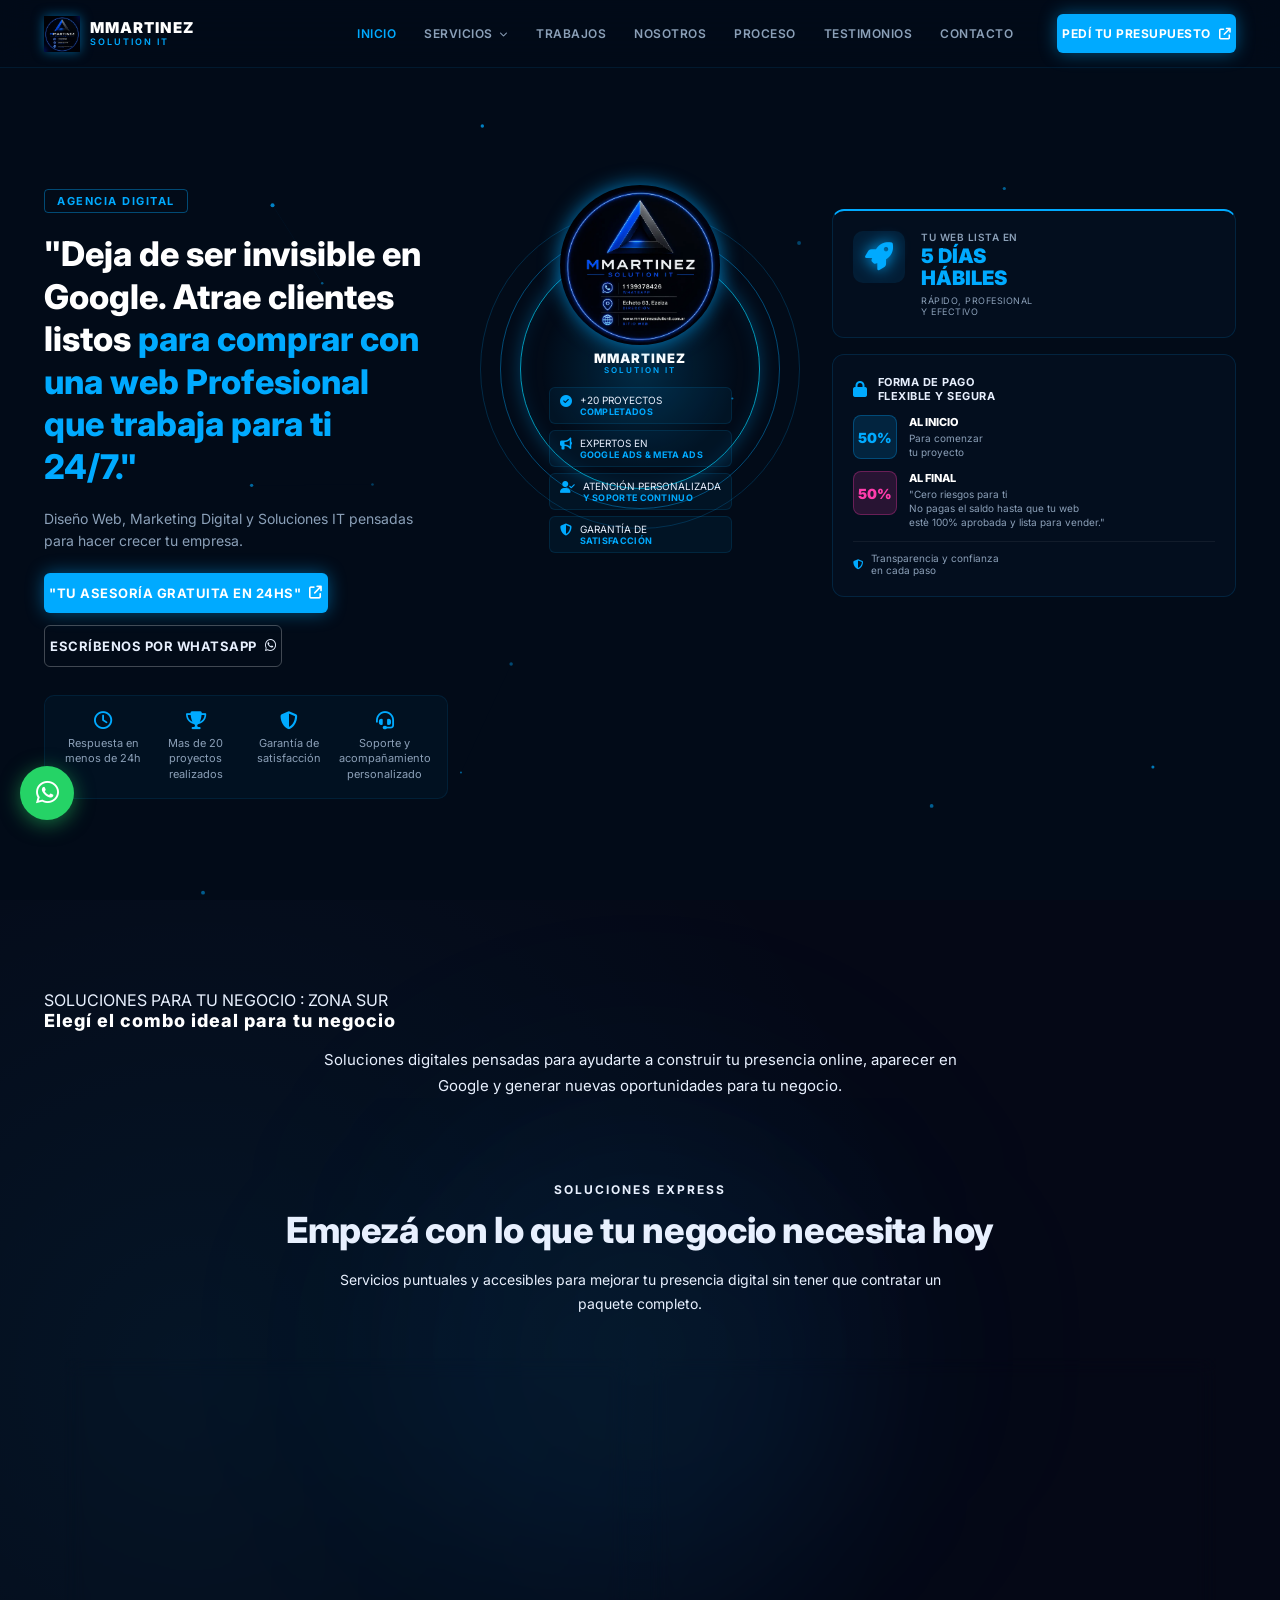
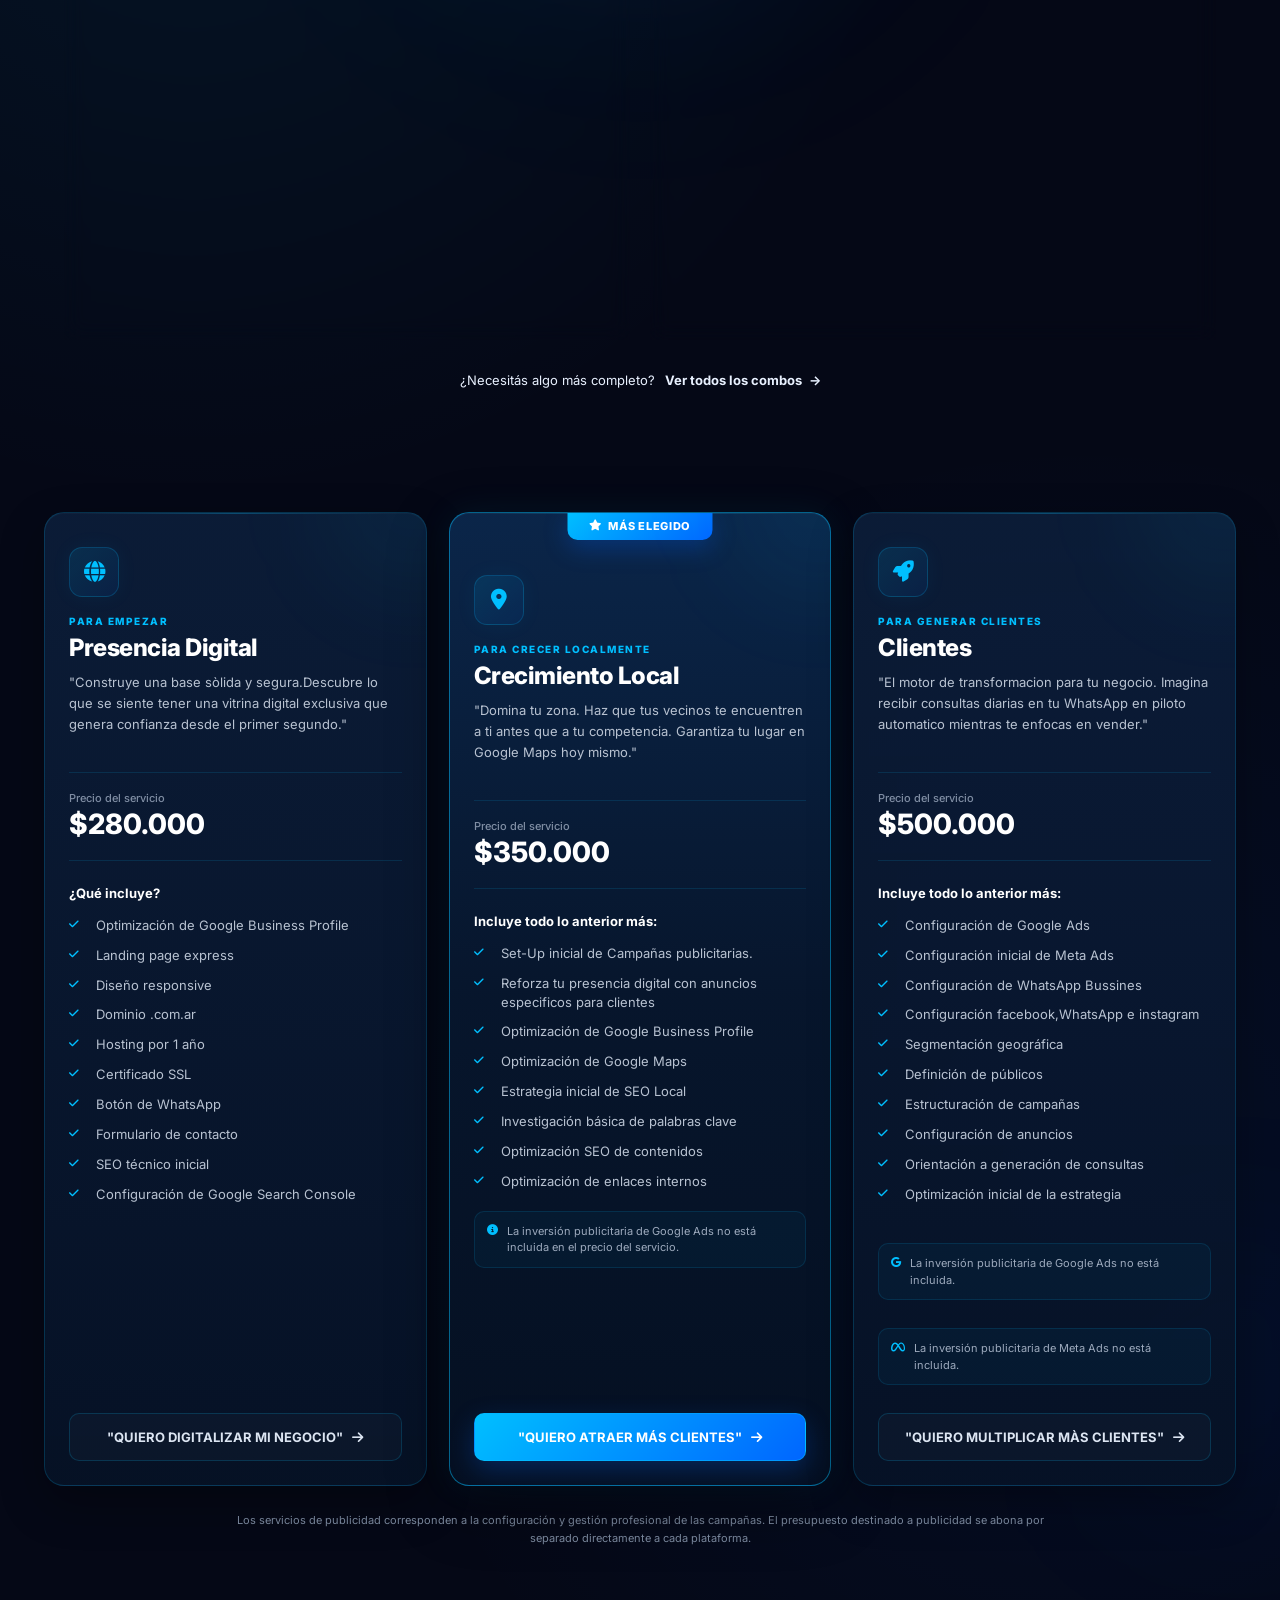
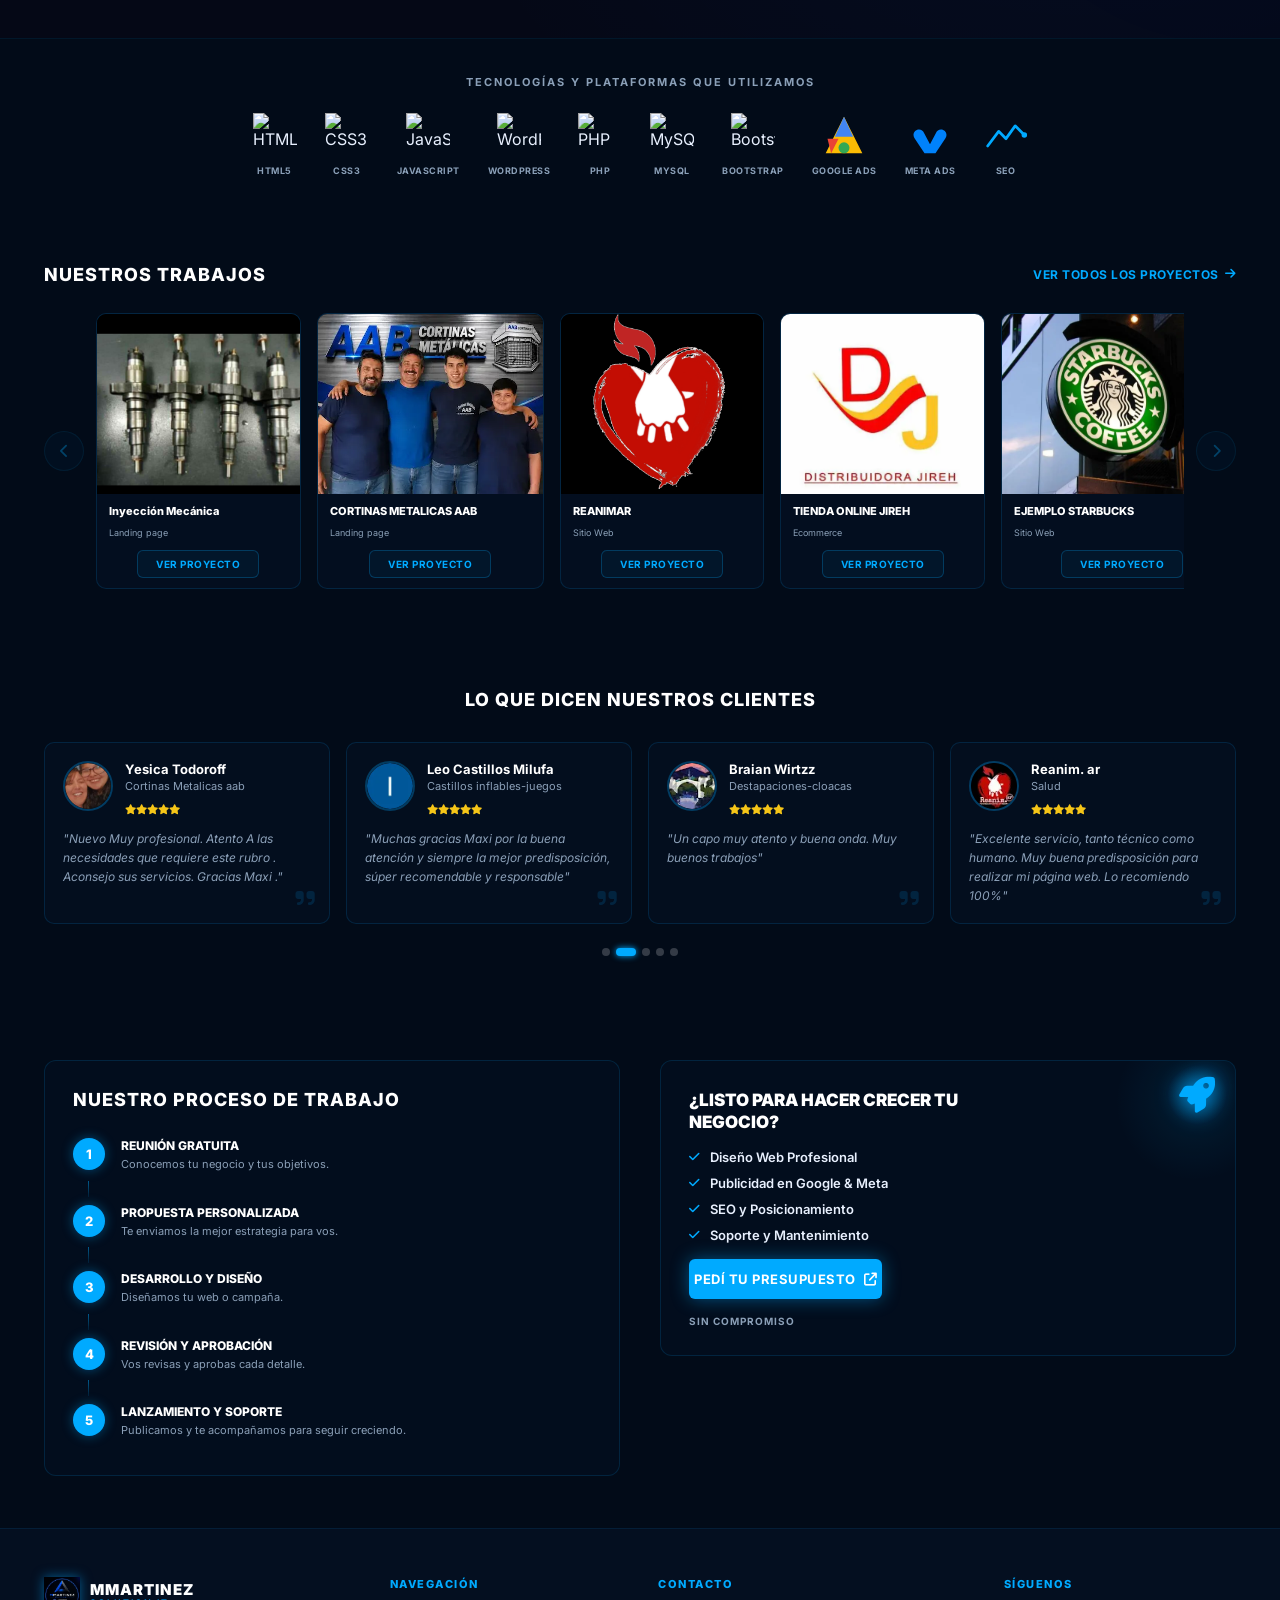
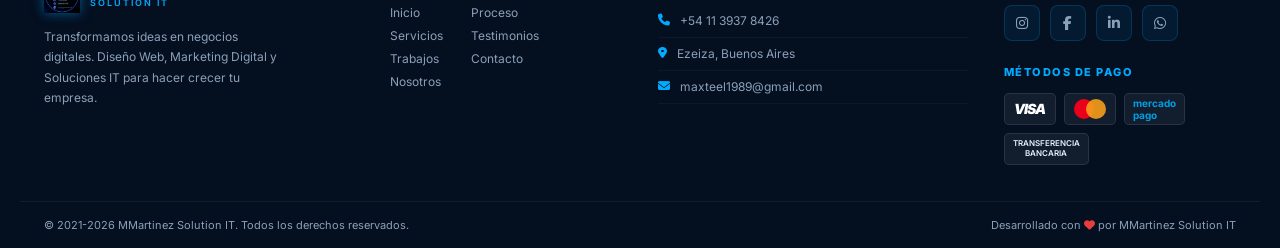
==== commit 2fffb847: "pequeños detalles" ====
--- a/index.html
+++ b/index.html
@@ -846,10 +846,8 @@
                 <i class="fa-solid fa-check" aria-hidden="true"></i>
                 Configuración de Google Search Console
               </li>
-              <li>
-                <i class="fa-solid fa-check" aria-hidden="true"></i>
-                
-              </li>
+              
+               
             </ul>
 
 
@@ -1467,7 +1465,7 @@
         <h4>CONTACTO</h4>
         <a href="tel:+5491139378426"><i class="fa-solid fa-phone"></i> +54 11 3937 8426</a>
         <a href="https://maps.app.goo.gl/RyAsfLASDH2p6aadA"><i class="fa-solid fa-location-dot"></i>Ezeiza, Buenos Aires</a>
-        <a href="mailto:maxteel1989@gmail.com"> <i class="fa-solid fa-envelope"></i> www.maxteel1989@gmail.com</a>
+        <a href="mailto:maxteel1989@gmail.com"> <i class="fa-solid fa-envelope"></i> maxteel1989@gmail.com</a>
       </div>
       <!-- Redes -->
       <div class="footer-social">
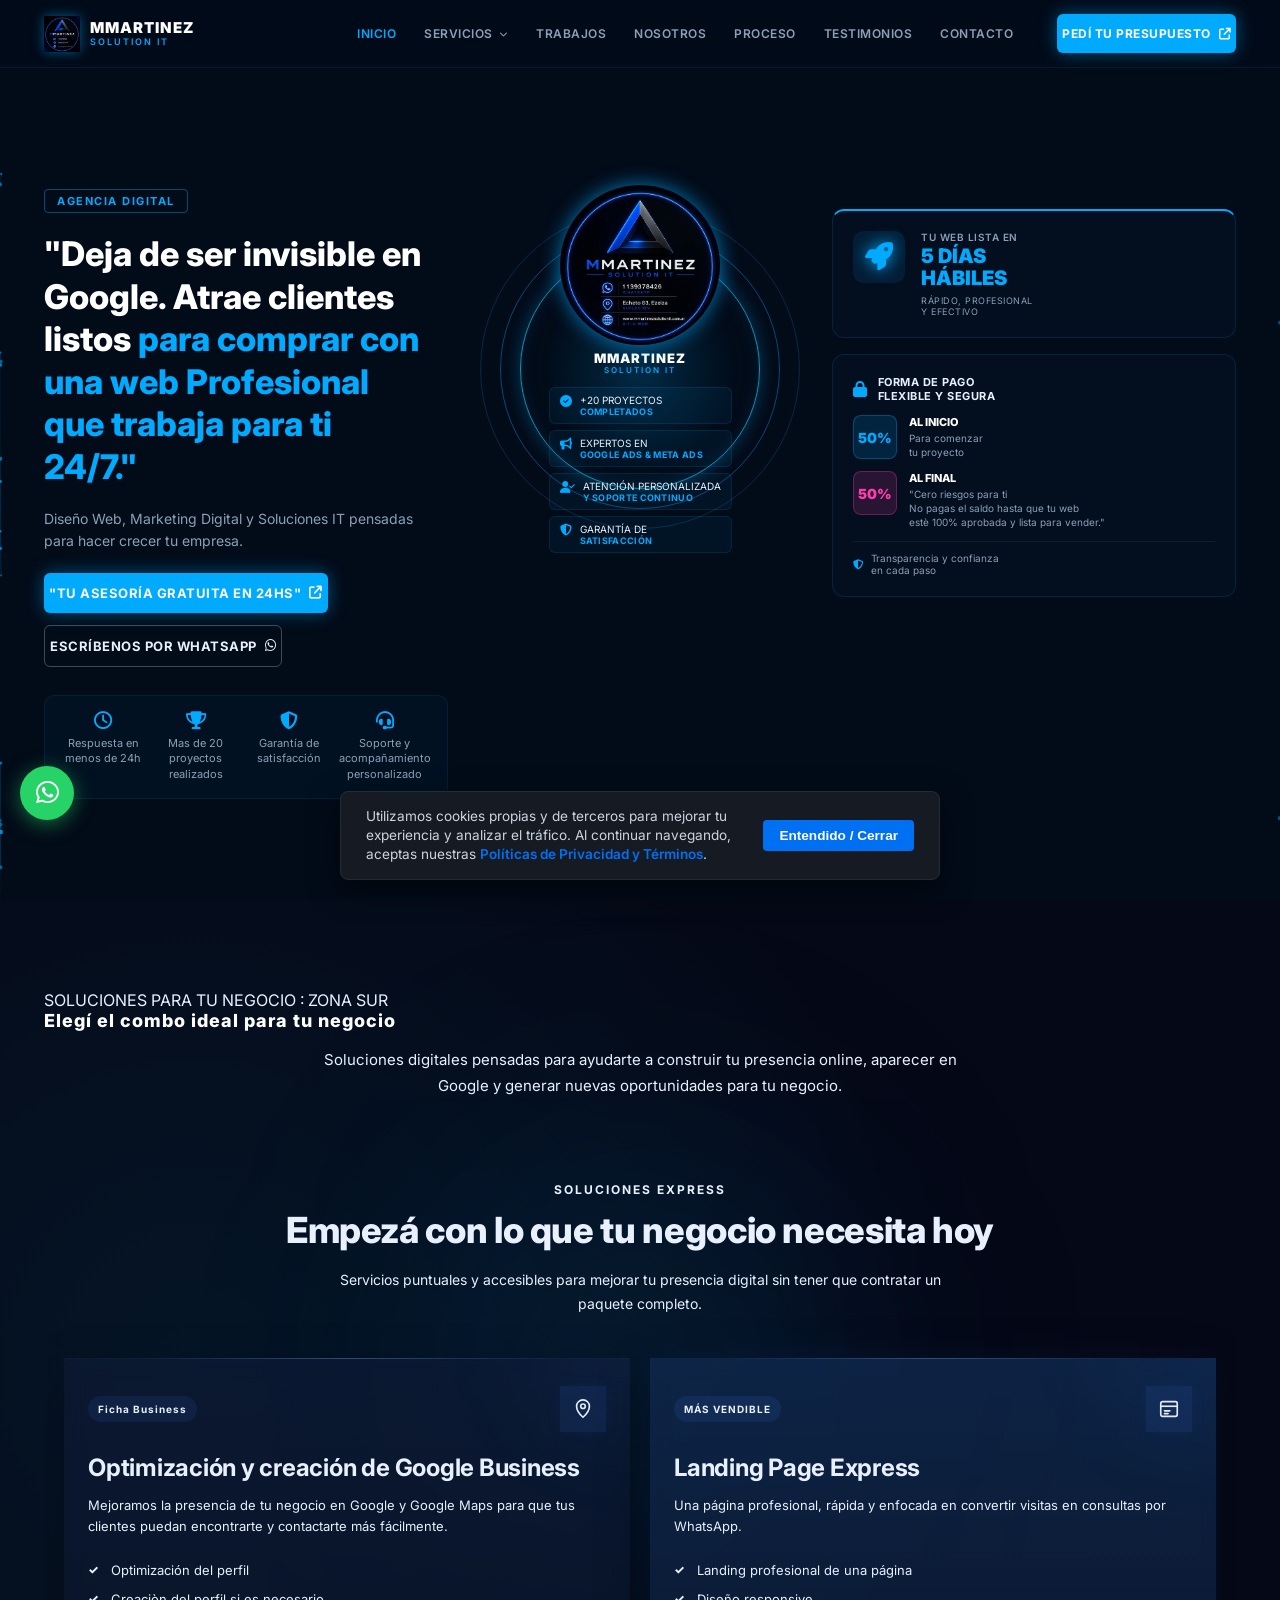
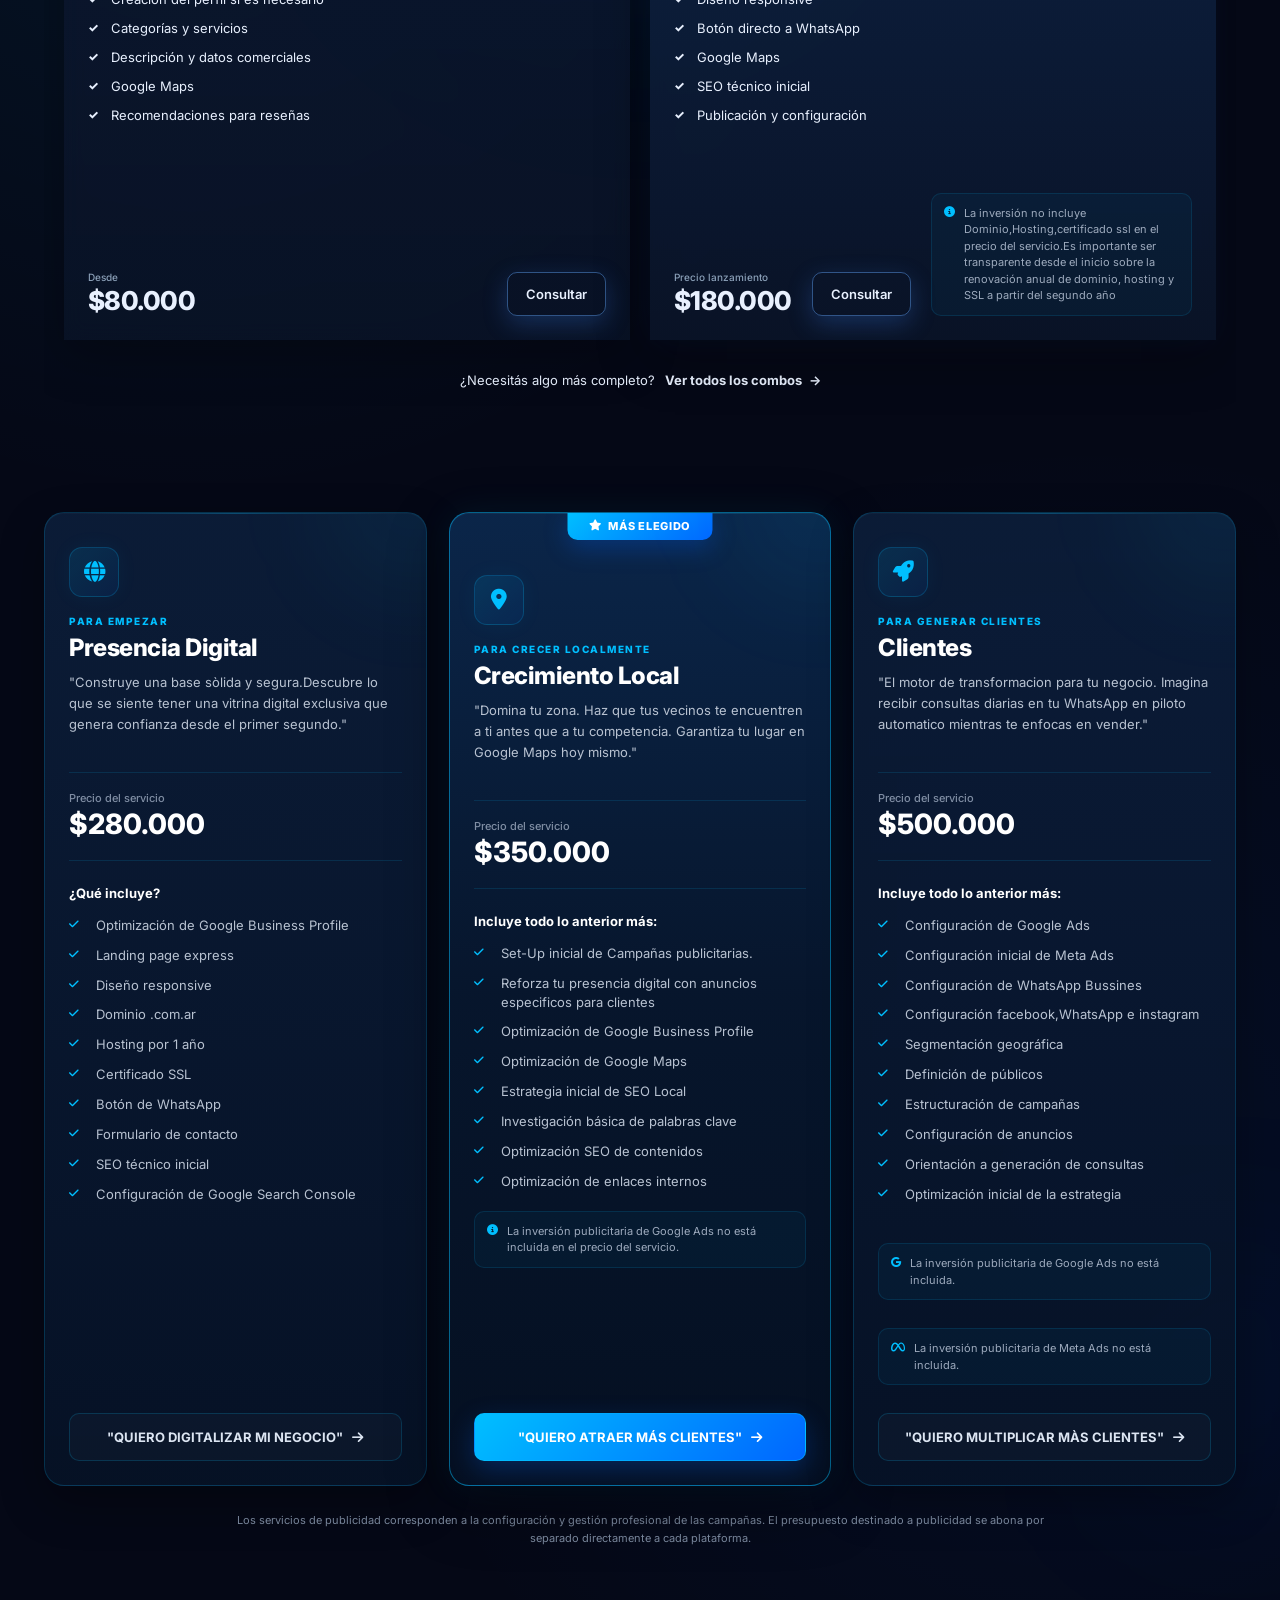
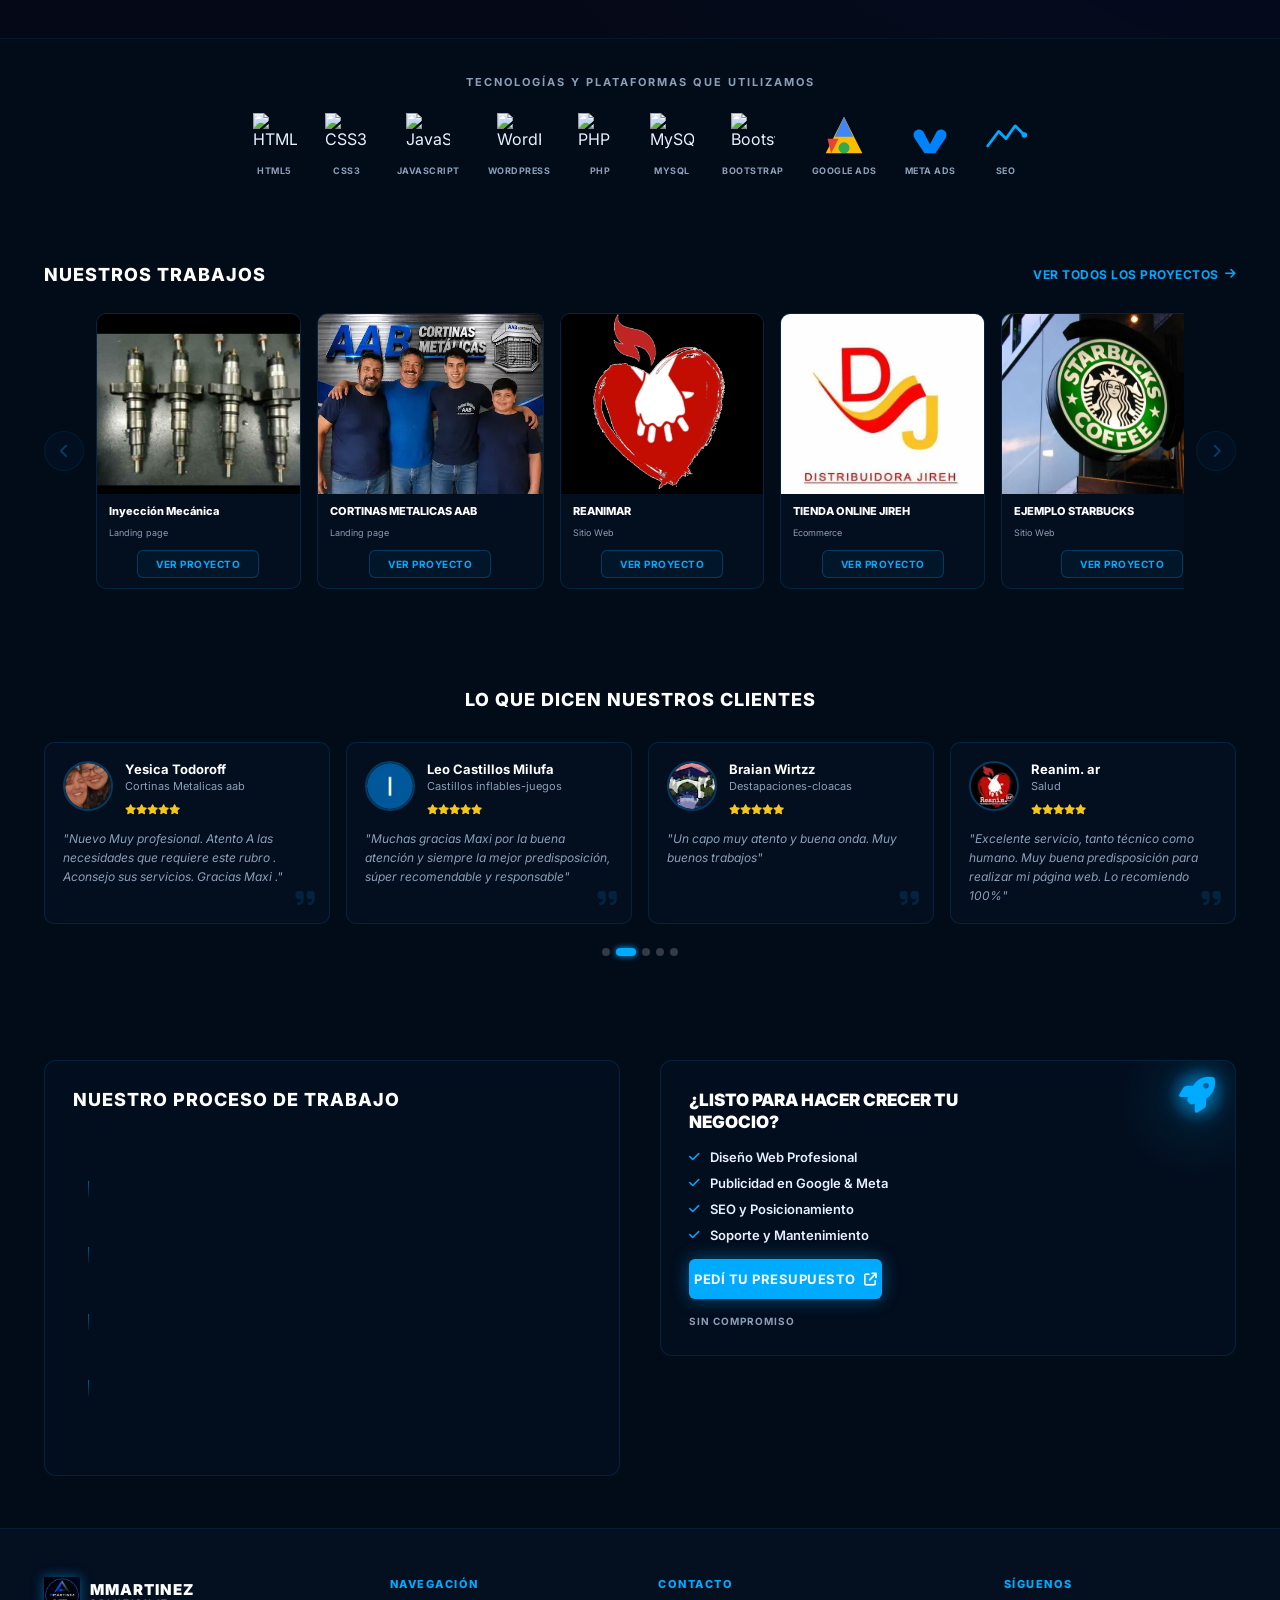
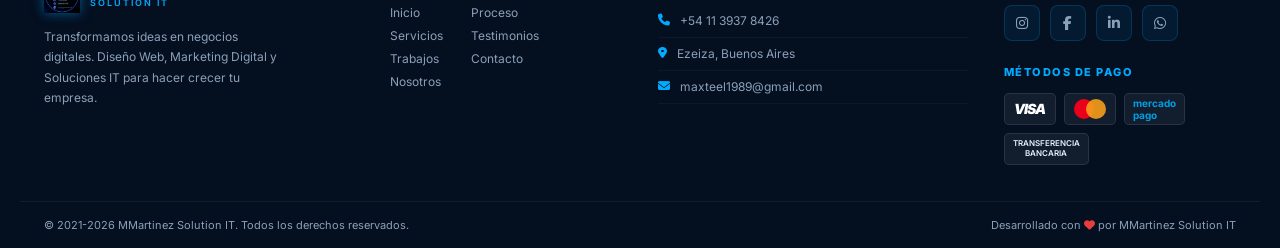
==== commit 61b503c2: "politicas-de-privacidad" ====
--- a/index.html
+++ b/index.html
@@ -1528,6 +1528,49 @@
       <span>CONTACTO</span>
     </a>
   </nav>
+    <!-- ... Todo el contenido anterior de tu landing page ... -->
+
+    <!-- ========================================== -->
+    <!-- BANNER FLOTANTE DE PRIVACIDAD Y COOKIES   -->
+    <!-- ========================================== -->
+    <div id="cookie-banner" class="cookie-banner-box">
+      <div class="cookie-content">
+          <p>
+              Utilizamos cookies propias y de terceros para mejorar tu experiencia y analizar el tráfico. 
+              Al continuar navegando, aceptas nuestras <a href="politica-privacidad.html" target="_blank">Políticas de Privacidad y Términos</a>.
+          </p>
+          <button id="accept-cookie-btn" class="cookie-btn">Entendido / Cerrar</button>
+      </div>
+  </div>
+
+</body>
+</html>
+<!-- SCRIPT DE LOGICA PARA EL CIERRE (CORREGIDO) -->
+<script>
+  document.addEventListener("DOMContentLoaded", function () {
+      const banner = document.getElementById("cookie-banner");
+      const acceptBtn = document.getElementById("accept-cookie-btn");
+
+      // Verificación de seguridad por si cambiaste algún ID en el HTML
+      if (!banner || !acceptBtn) {
+          console.warn("Faltan elementos en el HTML para activar el banner.");
+          return;
+      }
+
+      // Comprueba si el usuario ya presionó "Cerrar" en sesiones anteriores
+      if (!localStorage.getItem("cookiesAceptadas")) {
+          banner.style.display = "block"; // Muestra el cartel si es su primera visita
+      } else {
+          banner.style.display = "none";  // Se asegura de mantenerlo oculto
+      }
+
+      // Oculta el cartel y guarda la preferencia al hacer clic en el botón
+      acceptBtn.addEventListener("click", function () {
+          banner.style.display = "none";
+          localStorage.setItem("cookiesAceptadas", "true"); // Guarda el registro definitivo
+      });
+  });
+</script>
 
   <script src="app.js" defer></script>
 </body>
--- a/style.css
+++ b/style.css
@@ -3878,4 +3878,80 @@
     margin-top: 0;
   }
 
-}+}
+/* ========================================== */
+/* ESTILOS DEL BANNER FLOTANTE DE COOKIES     */
+/* ========================================== */
+.cookie-banner-box {
+  position: fixed;
+  bottom: 20px;
+  left: 50%;
+  transform: translateX(-50%);
+  background-color: #161a22; /* Gris oscuro idéntico a tus bloques de sección */
+  border: 1px solid #242b35; /* Borde sutil a tono */
+  padding: 15px 25px;
+  border-radius: 8px;
+  box-shadow: 0px 10px 30px rgba(0, 0, 0, 0.5);
+  z-index: 9999; /* Se asegura de flotar por encima de cualquier otro elemento */
+  width: 90%;
+  max-width: 600px;
+  display: none; /* Controlado por JavaScript para que no parpadee al cargar */
+}
+
+.cookie-content {
+  display: flex;
+  align-items: center;
+  justify-content: space-between;
+  gap: 15px;
+}
+
+.cookie-content p {
+  color: #cbd5e1; /* Gris claro para lectura legible */
+  font-size: 0.85rem;
+  margin: 0;
+  line-height: 1.4;
+}
+
+.cookie-content a {
+  color: #0070f3; /* Tu azul corporativo para resaltar el enlace legal */
+  text-decoration: none;
+  font-weight: 600;
+}
+
+.cookie-content a:hover {
+  text-decoration: underline;
+}
+
+/* Botón de cierre */
+.cookie-btn {
+  background-color: #0070f3; /* Fondo azul de acento */
+  color: #ffffff;
+  border: none;
+  padding: 8px 16px;
+  border-radius: 4px;
+  font-size: 0.85rem;
+  font-weight: 600;
+  cursor: pointer;
+  white-space: nowrap;
+  transition: background 0.2s ease;
+}
+
+.cookie-btn:hover {
+  background-color: #0056b3; /* Azul más oscuro al pasar el cursor */
+}
+
+/* Adaptación para pantallas de celulares */
+@media (max-width: 600px) {
+  .cookie-banner-box {
+      bottom: 10px;
+      padding: 15px;
+  }
+  .cookie-content {
+      flex-direction: column;
+      text-align: center;
+  }
+  .cookie-btn {
+      width: 100%;
+  }
+}
+
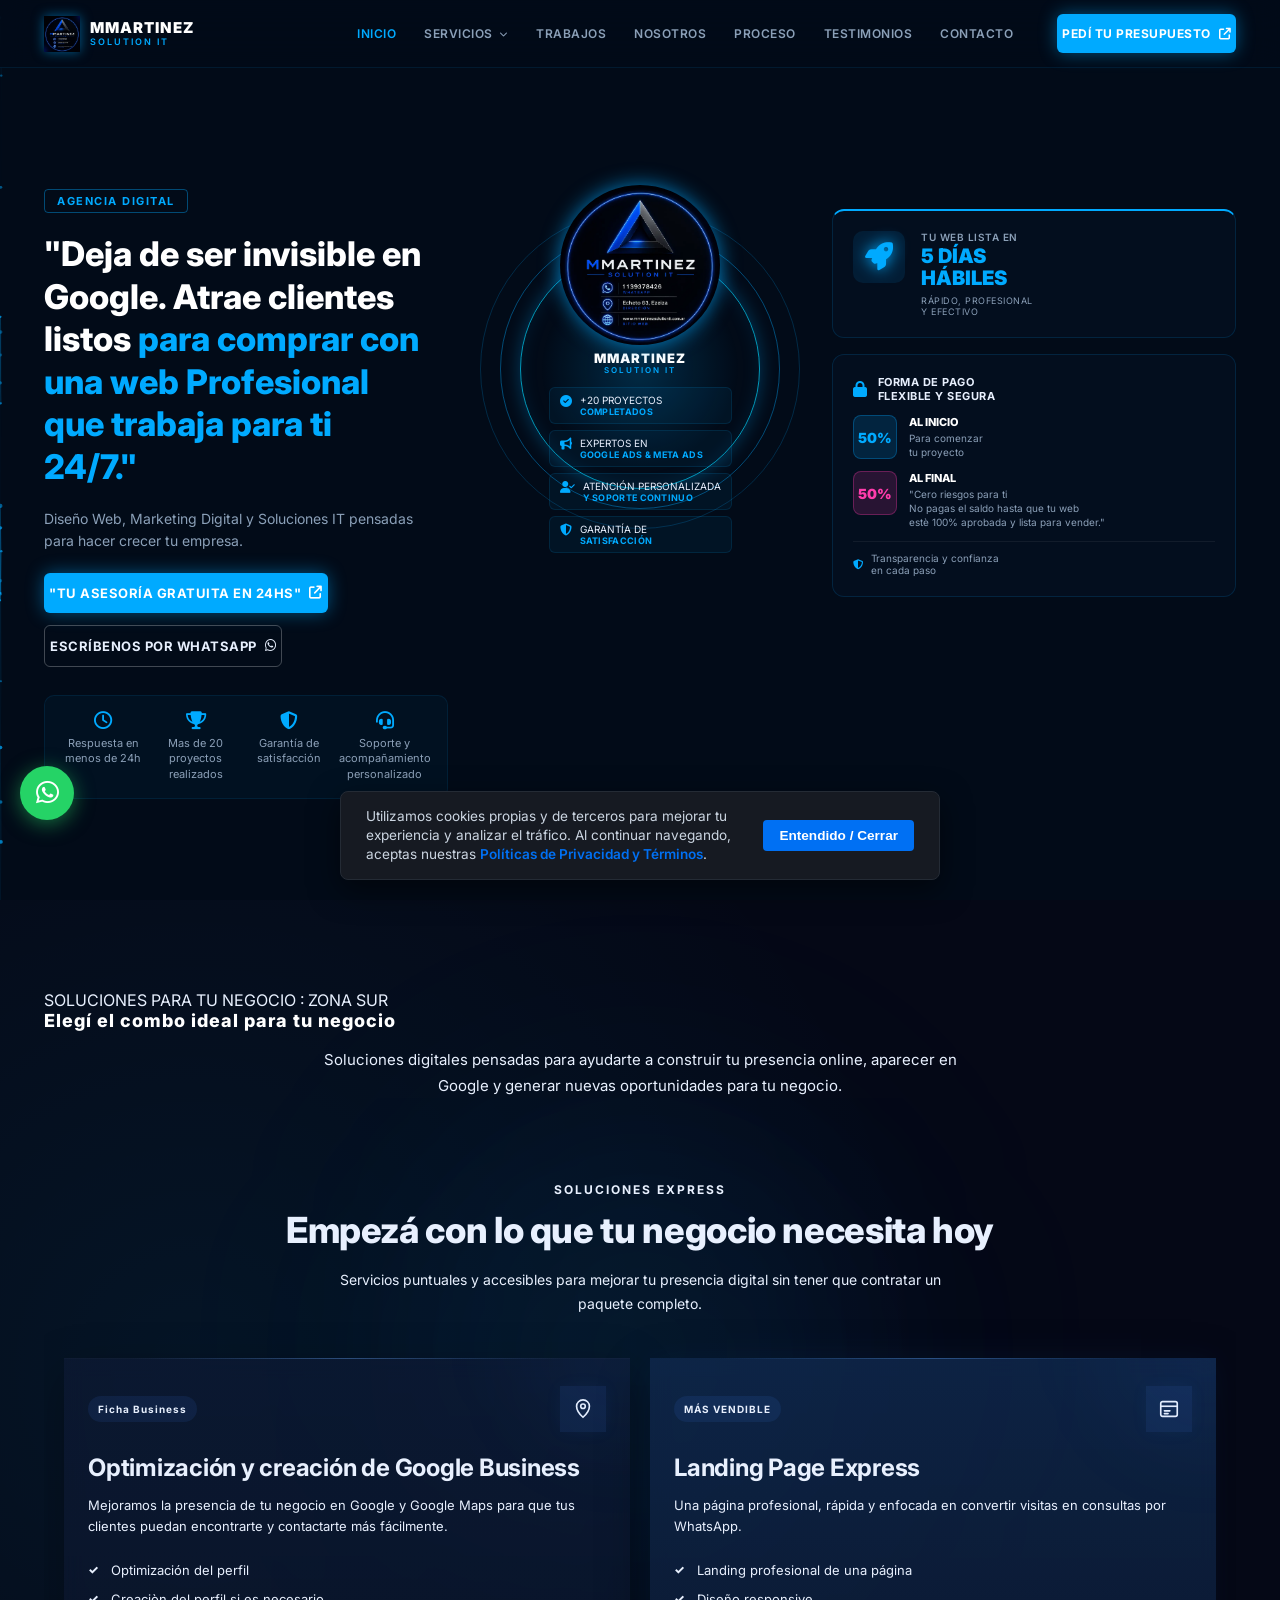
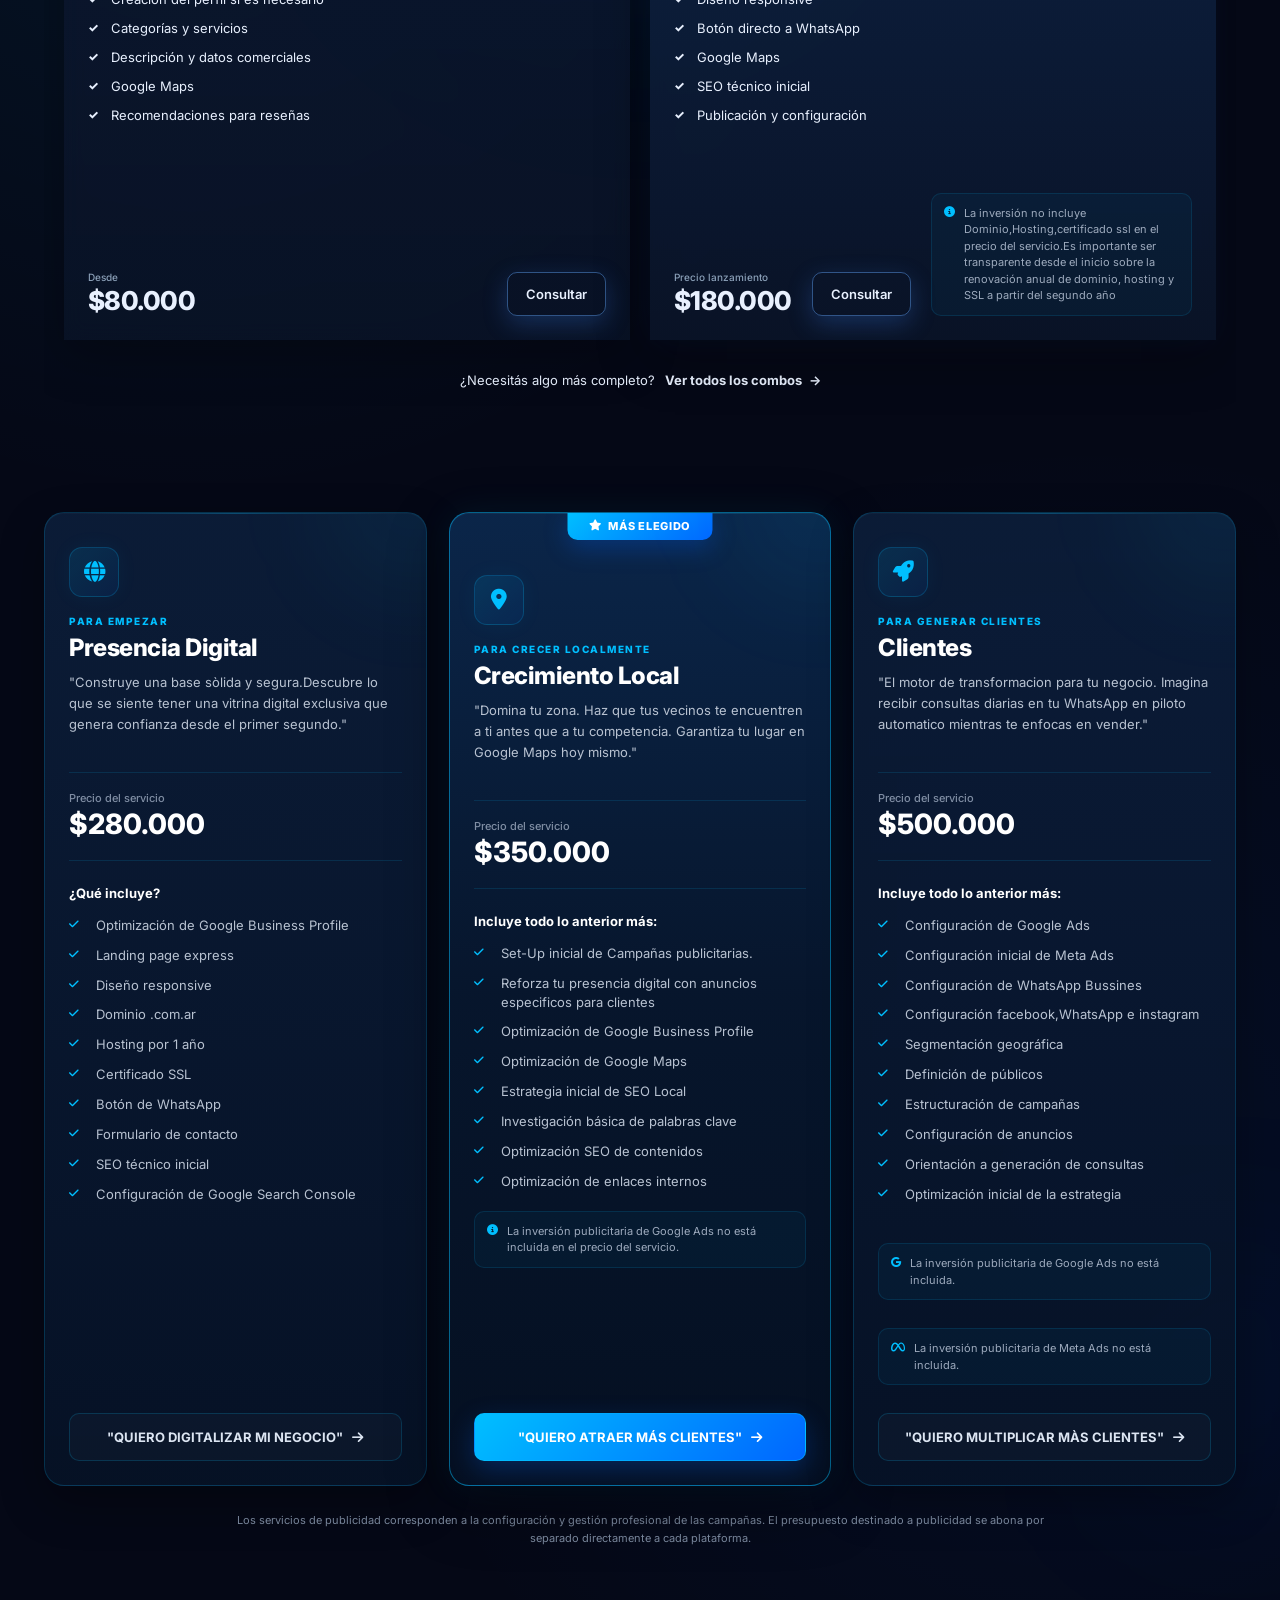
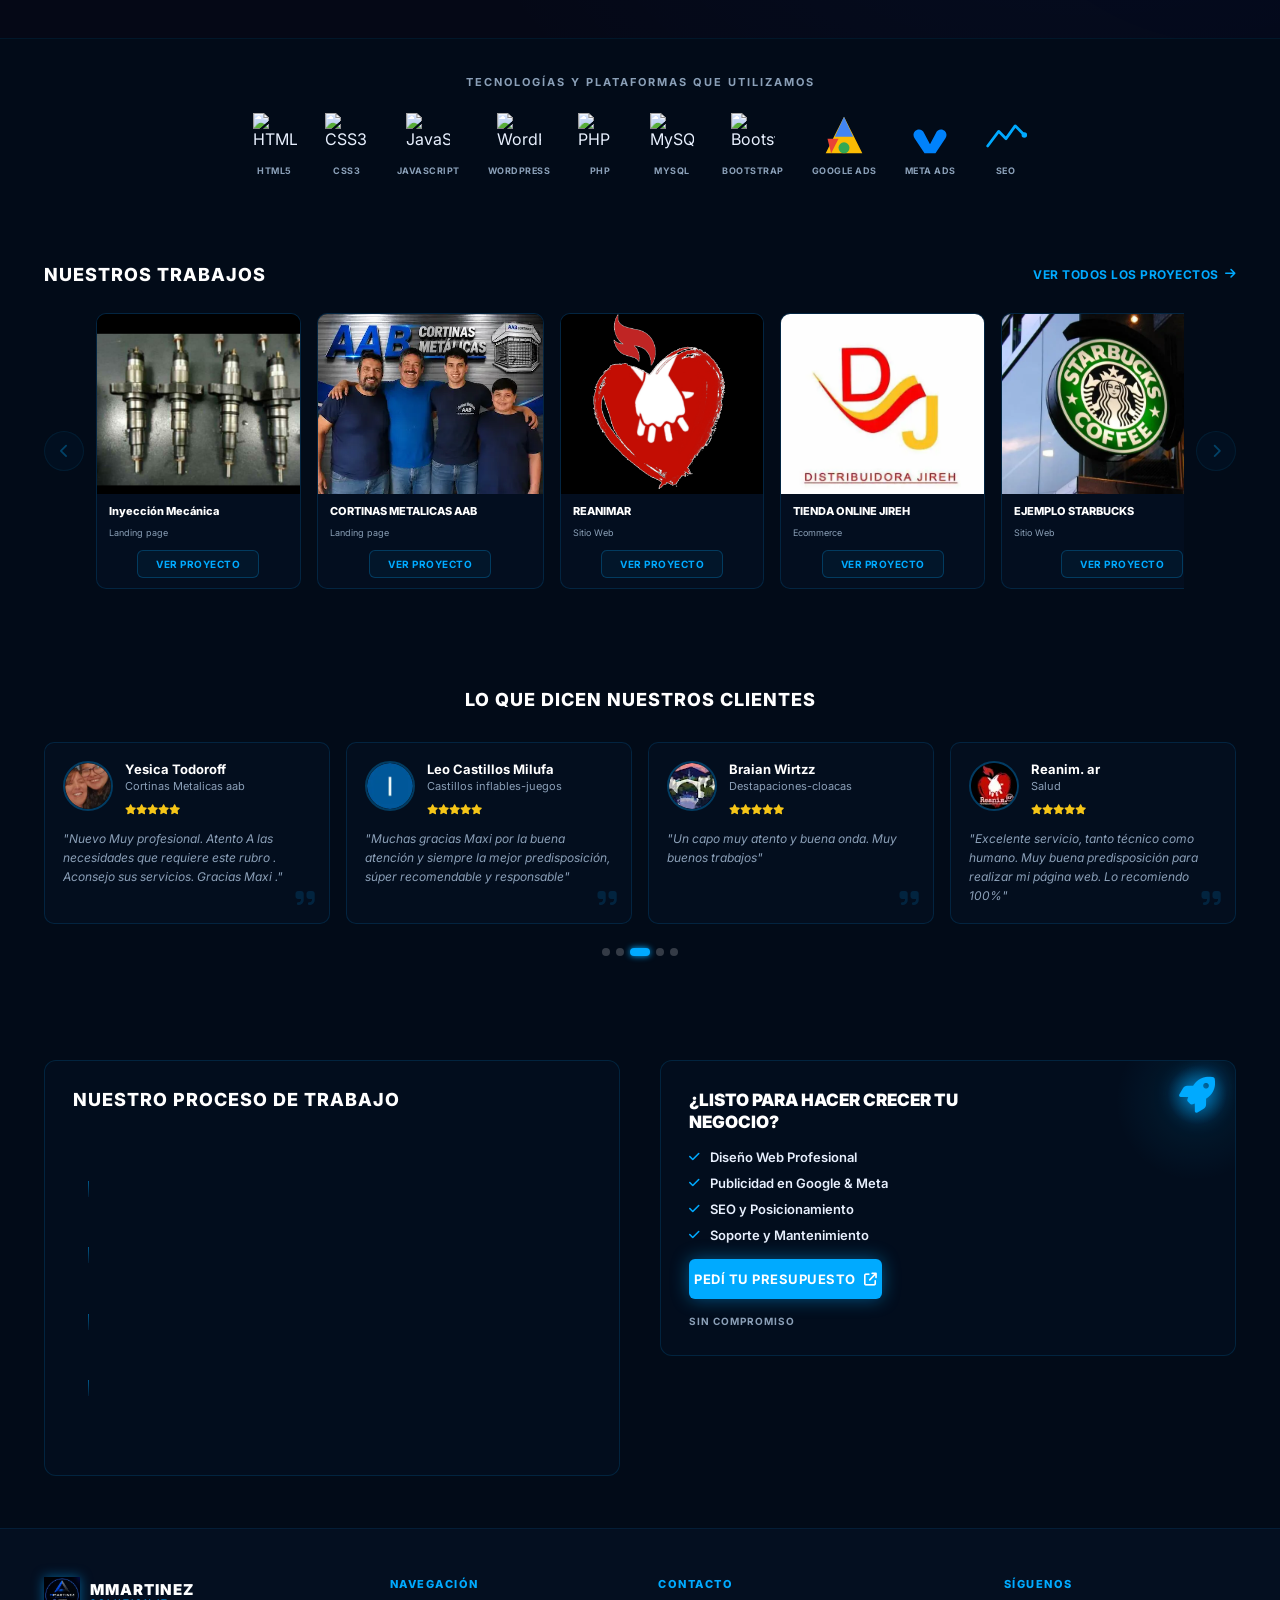
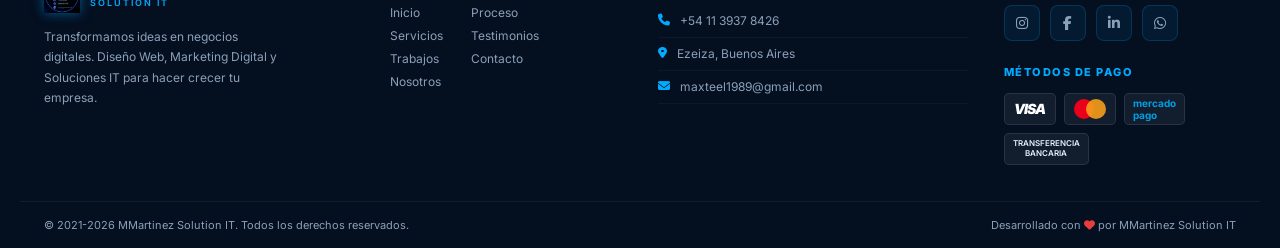
==== commit bd314aee: "implementacion-google-adense" ====
--- a/index.html
+++ b/index.html
@@ -30,6 +30,9 @@
 
   gtag('config', 'G-8DQ10DDX8F');
 </script>
+
+<script async src="https://pagead2.googlesyndication.com/pagead/js/adsbygoogle.js?client=ca-pub-3272167994415347"
+     crossorigin="anonymous"></script>
   <title>Diseño de Páginas Web Profesionales en Ezeiza | SEO, Google Ads y Marketing Digital | MMartinez Solution IT</title>
 
   <meta name="description" content="Diseñamos páginas web profesionales, landing pages, tiendas online, posicionamiento SEO, Google Ads, Meta Ads y marketing digital para empresas y negocios de Ezeiza, Buenos Aires y toda Argentina.">
